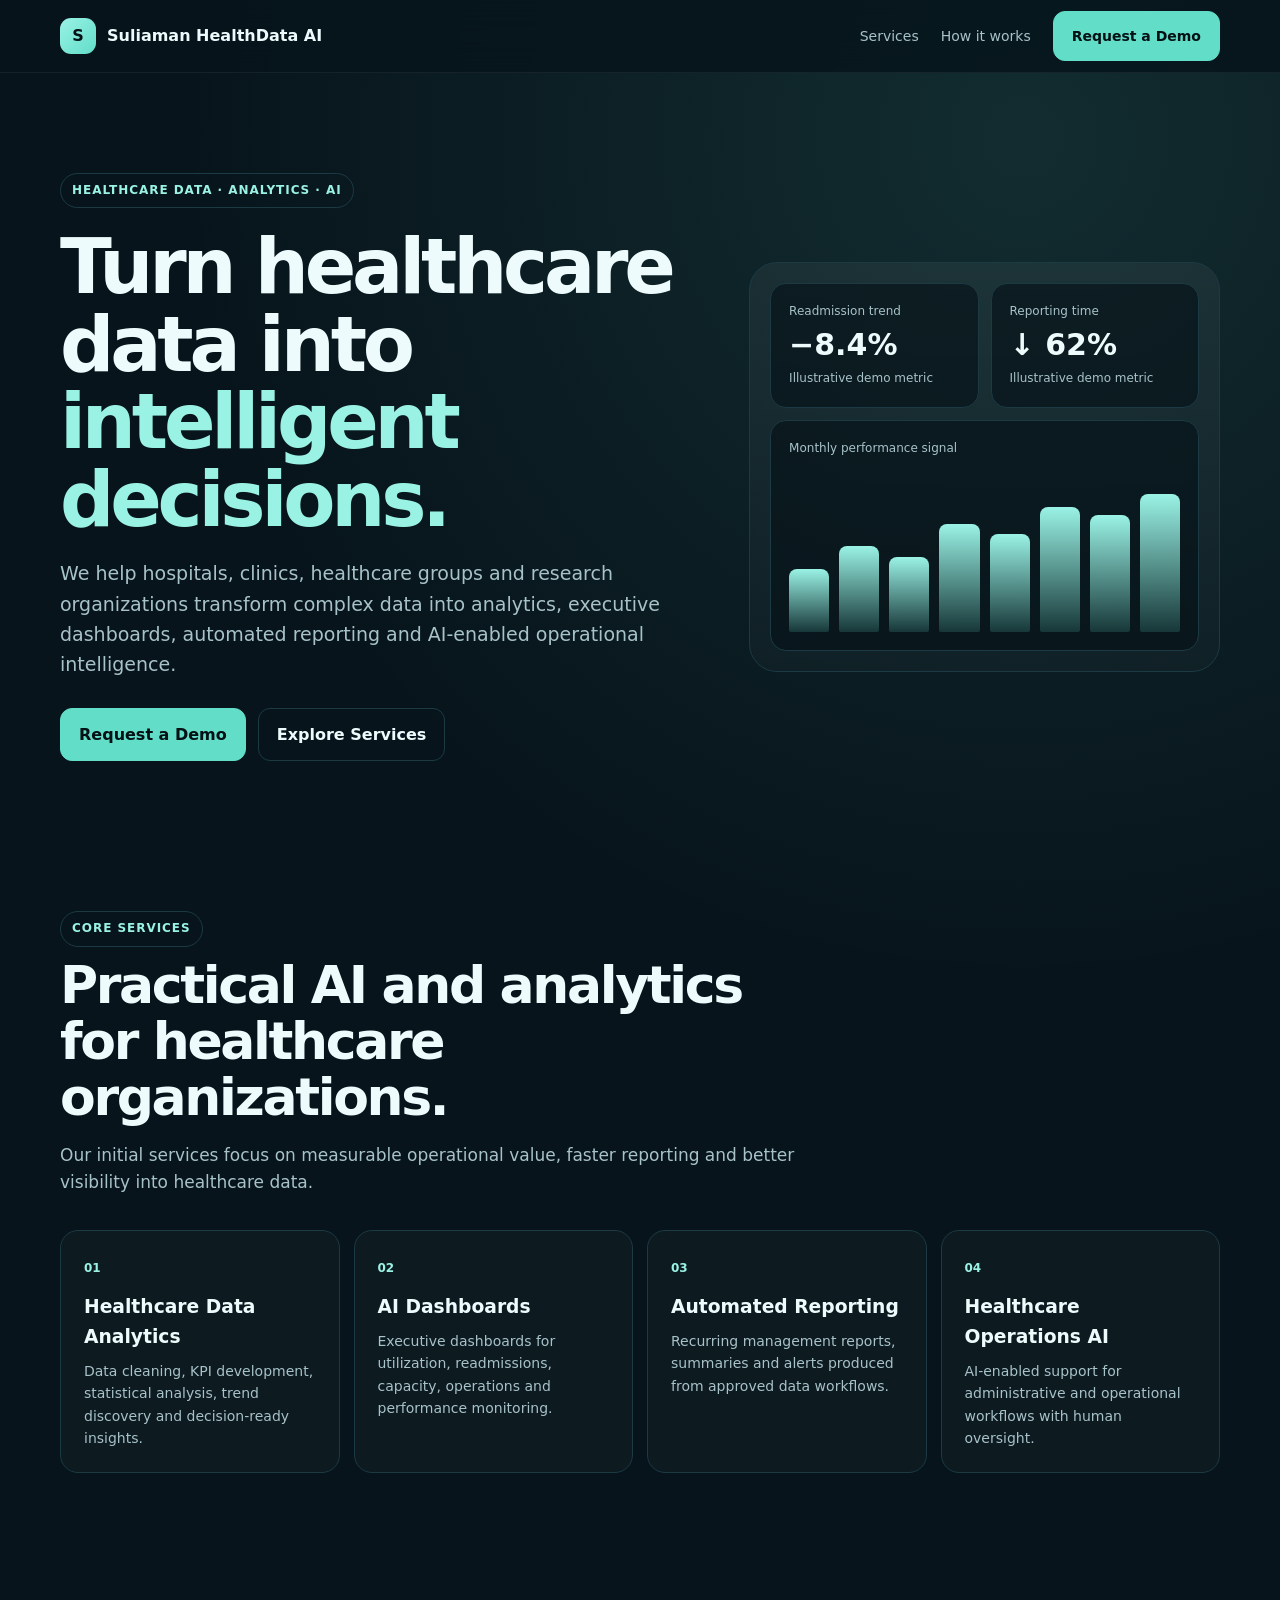
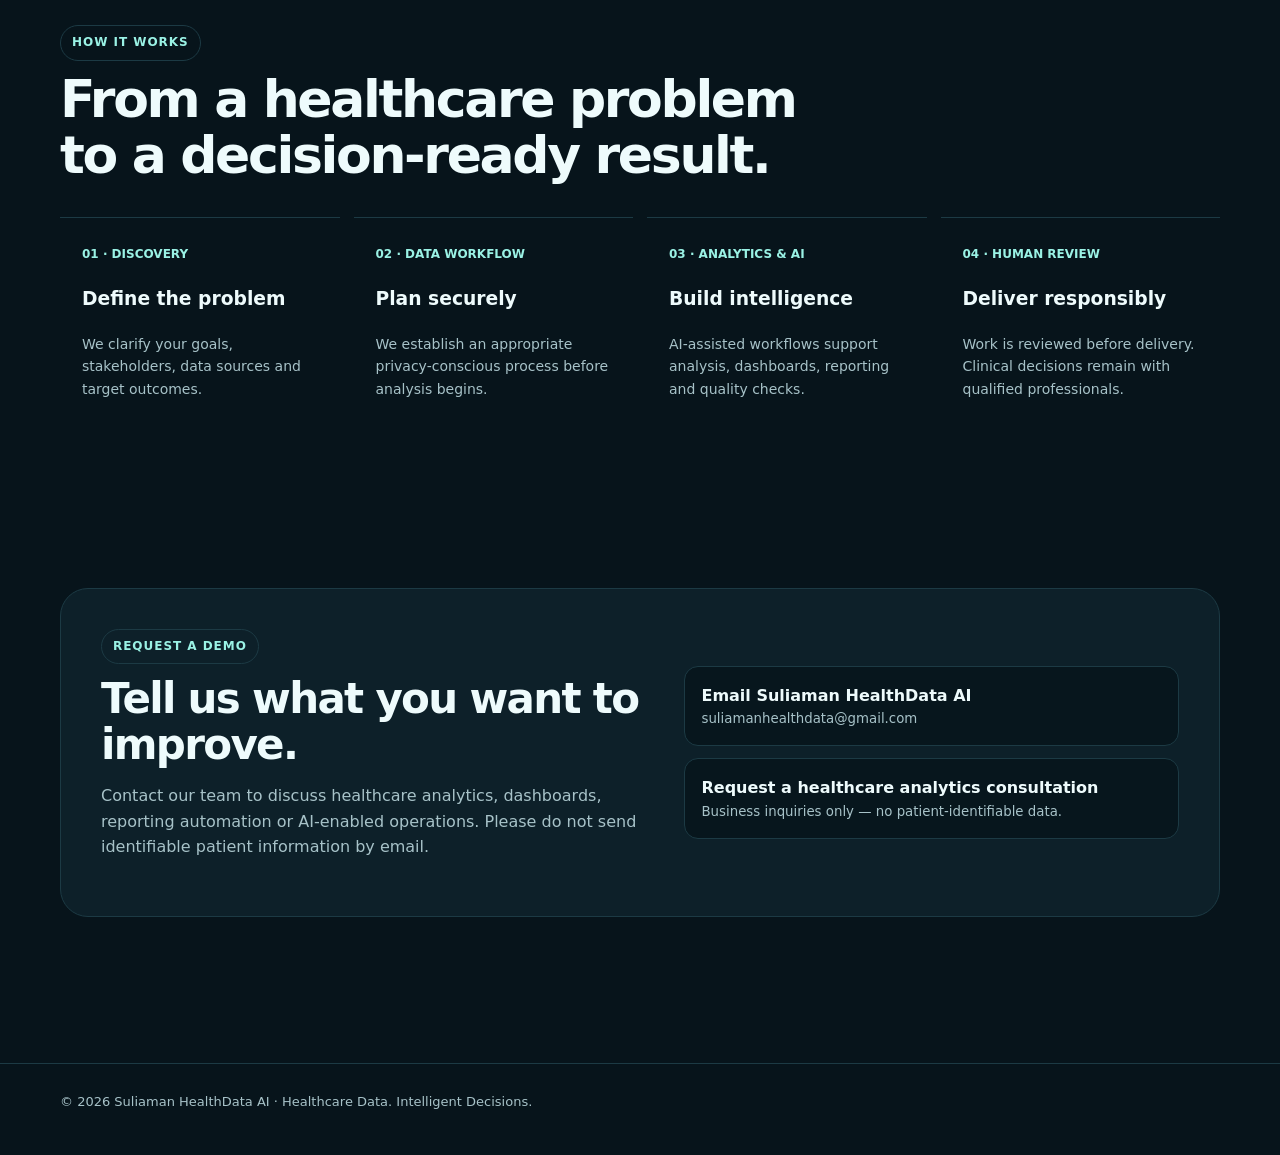
==== suliaman-healthdata-ai/index.html @ a0568a20 "Publish Suliaman HealthData AI website" ====
<!doctype html>
<html lang="en">
<head>
<meta charset="utf-8">
<meta name="viewport" content="width=device-width,initial-scale=1">
<meta name="description" content="Suliaman HealthData AI — healthcare analytics, AI dashboards, automated reporting and healthcare operations intelligence.">
<title>Suliaman HealthData AI</title>
<style>
:root{--bg:#07141b;--panel:#0d2029;--text:#eefbfc;--muted:#a7c2c8;--line:#1c3a44;--accent:#61ddc8;--accent2:#9af2e5;--max:1160px}*{box-sizing:border-box}html{scroll-behavior:smooth}body{margin:0;font-family:Inter,system-ui,-apple-system,Segoe UI,Roboto,sans-serif;background:radial-gradient(circle at 80% 5%,rgba(97,221,200,.12),transparent 30%),var(--bg);color:var(--text);line-height:1.6}a{color:inherit;text-decoration:none}.container{width:min(var(--max),calc(100% - 36px));margin:auto}nav{position:sticky;top:0;z-index:10;background:rgba(7,20,27,.82);backdrop-filter:blur(16px);border-bottom:1px solid rgba(255,255,255,.06)}.nav{height:72px;display:flex;align-items:center;justify-content:space-between;gap:20px}.brand{display:flex;gap:11px;align-items:center;font-weight:800}.mark{width:36px;height:36px;border-radius:11px;display:grid;place-items:center;background:linear-gradient(135deg,var(--accent2),var(--accent));color:#031014;font-weight:900}.links{display:flex;gap:22px;align-items:center;color:var(--muted);font-size:14px}.btn{display:inline-flex;align-items:center;justify-content:center;padding:13px 18px;border-radius:12px;background:var(--accent);color:#031014;font-weight:800;border:1px solid var(--accent)}.btn.alt{background:transparent;color:var(--text);border-color:var(--line)}.hero{padding:100px 0 74px}.hero-grid{display:grid;grid-template-columns:1.15fr .85fr;gap:52px;align-items:center}.eyebrow{display:inline-block;padding:7px 11px;border:1px solid var(--line);border-radius:999px;color:var(--accent2);font-size:12px;font-weight:800;letter-spacing:.08em;text-transform:uppercase}h1{font-size:clamp(44px,7vw,76px);line-height:1.02;letter-spacing:-.055em;margin:20px 0}h1 span{color:var(--accent2)}.lead{font-size:19px;color:var(--muted);max-width:700px}.actions{display:flex;gap:12px;flex-wrap:wrap;margin-top:28px}.visual{min-height:410px;padding:20px;border:1px solid var(--line);border-radius:28px;background:linear-gradient(180deg,rgba(255,255,255,.05),rgba(255,255,255,.02))}.metrics{display:grid;grid-template-columns:1fr 1fr;gap:12px}.card{padding:18px;border:1px solid var(--line);border-radius:16px;background:rgba(6,18,24,.65)}.label{font-size:12px;color:var(--muted)}.metric{font-size:30px;font-weight:850}.chart{grid-column:1/-1;min-height:220px}.bars{height:150px;display:flex;align-items:flex-end;gap:10px;margin-top:24px}.bars i{display:block;flex:1;border-radius:8px 8px 2px 2px;background:linear-gradient(180deg,var(--accent2),rgba(97,221,200,.16))}.section{padding:76px 0}.head{max-width:750px;margin-bottom:34px}.head h2{font-size:clamp(34px,5vw,52px);line-height:1.08;letter-spacing:-.045em;margin:10px 0}.head p{color:var(--muted);font-size:17px}.grid4{display:grid;grid-template-columns:repeat(4,1fr);gap:14px}.service{padding:23px;border:1px solid var(--line);border-radius:18px;background:rgba(255,255,255,.025)}.service b{color:var(--accent2);font-size:12px}.service h3{margin:12px 0 8px}.service p{margin:0;color:var(--muted);font-size:14px}.process{display:grid;grid-template-columns:repeat(4,1fr);gap:14px}.step{padding:22px;border-top:1px solid var(--line)}.step strong{color:var(--accent2);font-size:12px}.step p{color:var(--muted);font-size:14px}.cta{display:grid;grid-template-columns:1fr .9fr;gap:34px;padding:40px;border:1px solid var(--line);border-radius:28px;background:var(--panel)}.cta h2{font-size:42px;letter-spacing:-.04em;line-height:1.08;margin:12px 0}.cta p{color:var(--muted)}.contact{display:flex;flex-direction:column;gap:12px;justify-content:center}.contact a{padding:16px;border:1px solid var(--line);border-radius:14px;background:#07161d}.contact small{display:block;color:var(--muted)}footer{margin-top:70px;border-top:1px solid var(--line);padding:28px 0 42px;color:var(--muted);font-size:13px}@media(max-width:900px){.hero-grid,.cta{grid-template-columns:1fr}.grid4,.process{grid-template-columns:1fr 1fr}.links a:not(.btn){display:none}}@media(max-width:560px){.grid4,.process{grid-template-columns:1fr}.hero{padding-top:72px}.cta{padding:25px}.brand span:last-child{font-size:14px}}
</style>
</head>
<body>
<nav><div class="container nav"><a class="brand" href="#"><span class="mark">S</span><span>Suliaman HealthData AI</span></a><div class="links"><a href="#services">Services</a><a href="#how">How it works</a><a href="#contact" class="btn">Request a Demo</a></div></div></nav>
<main>
<section class="hero"><div class="container hero-grid"><div><span class="eyebrow">Healthcare Data · Analytics · AI</span><h1>Turn healthcare data into <span>intelligent decisions.</span></h1><p class="lead">We help hospitals, clinics, healthcare groups and research organizations transform complex data into analytics, executive dashboards, automated reporting and AI-enabled operational intelligence.</p><div class="actions"><a class="btn" href="#contact">Request a Demo</a><a class="btn alt" href="#services">Explore Services</a></div></div><div class="visual"><div class="metrics"><div class="card"><div class="label">Readmission trend</div><div class="metric">−8.4%</div><div class="label">Illustrative demo metric</div></div><div class="card"><div class="label">Reporting time</div><div class="metric">↓ 62%</div><div class="label">Illustrative demo metric</div></div><div class="card chart"><div class="label">Monthly performance signal</div><div class="bars"><i style="height:42%"></i><i style="height:57%"></i><i style="height:50%"></i><i style="height:72%"></i><i style="height:65%"></i><i style="height:83%"></i><i style="height:78%"></i><i style="height:92%"></i></div></div></div></div></div></section>
<section id="services" class="section"><div class="container"><div class="head"><span class="eyebrow">Core Services</span><h2>Practical AI and analytics for healthcare organizations.</h2><p>Our initial services focus on measurable operational value, faster reporting and better visibility into healthcare data.</p></div><div class="grid4"><article class="service"><b>01</b><h3>Healthcare Data Analytics</h3><p>Data cleaning, KPI development, statistical analysis, trend discovery and decision-ready insights.</p></article><article class="service"><b>02</b><h3>AI Dashboards</h3><p>Executive dashboards for utilization, readmissions, capacity, operations and performance monitoring.</p></article><article class="service"><b>03</b><h3>Automated Reporting</h3><p>Recurring management reports, summaries and alerts produced from approved data workflows.</p></article><article class="service"><b>04</b><h3>Healthcare Operations AI</h3><p>AI-enabled support for administrative and operational workflows with human oversight.</p></article></div></div></section>
<section id="how" class="section"><div class="container"><div class="head"><span class="eyebrow">How It Works</span><h2>From a healthcare problem to a decision-ready result.</h2></div><div class="process"><div class="step"><strong>01 · DISCOVERY</strong><h3>Define the problem</h3><p>We clarify your goals, stakeholders, data sources and target outcomes.</p></div><div class="step"><strong>02 · DATA WORKFLOW</strong><h3>Plan securely</h3><p>We establish an appropriate privacy-conscious process before analysis begins.</p></div><div class="step"><strong>03 · ANALYTICS & AI</strong><h3>Build intelligence</h3><p>AI-assisted workflows support analysis, dashboards, reporting and quality checks.</p></div><div class="step"><strong>04 · HUMAN REVIEW</strong><h3>Deliver responsibly</h3><p>Work is reviewed before delivery. Clinical decisions remain with qualified professionals.</p></div></div></div></section>
<section id="contact" class="section"><div class="container cta"><div><span class="eyebrow">Request a Demo</span><h2>Tell us what you want to improve.</h2><p>Contact our team to discuss healthcare analytics, dashboards, reporting automation or AI-enabled operations. Please do not send identifiable patient information by email.</p></div><div class="contact"><a href="mailto:suliamanhealthdata@gmail.com?subject=Demo%20Request%20-%20Suliaman%20HealthData%20AI"><strong>Email Suliaman HealthData AI</strong><small>suliamanhealthdata@gmail.com</small></a><a href="mailto:suliamanhealthdata@gmail.com?subject=Healthcare%20Analytics%20Consultation"><strong>Request a healthcare analytics consultation</strong><small>Business inquiries only — no patient-identifiable data.</small></a></div></div></section>
</main>
<footer><div class="container">© 2026 Suliaman HealthData AI · Healthcare Data. Intelligent Decisions.</div></footer>
</body>
</html>
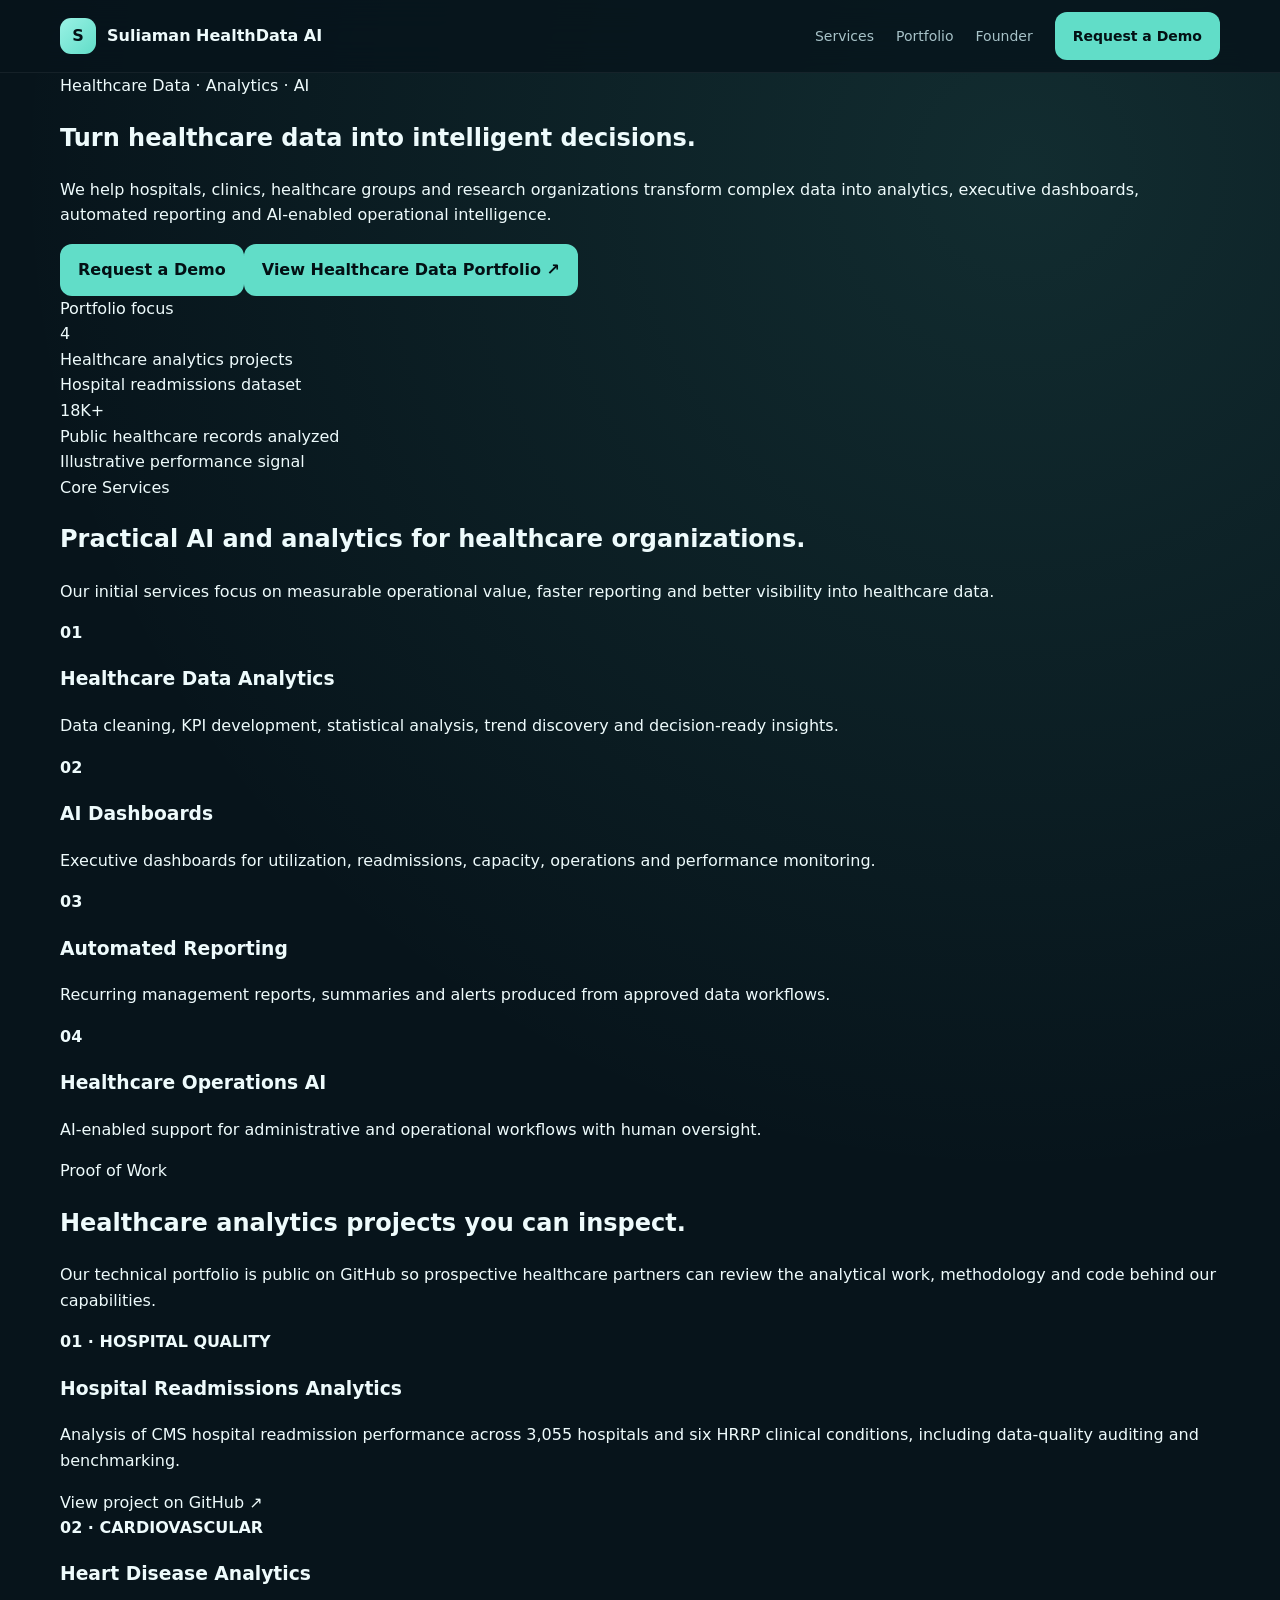
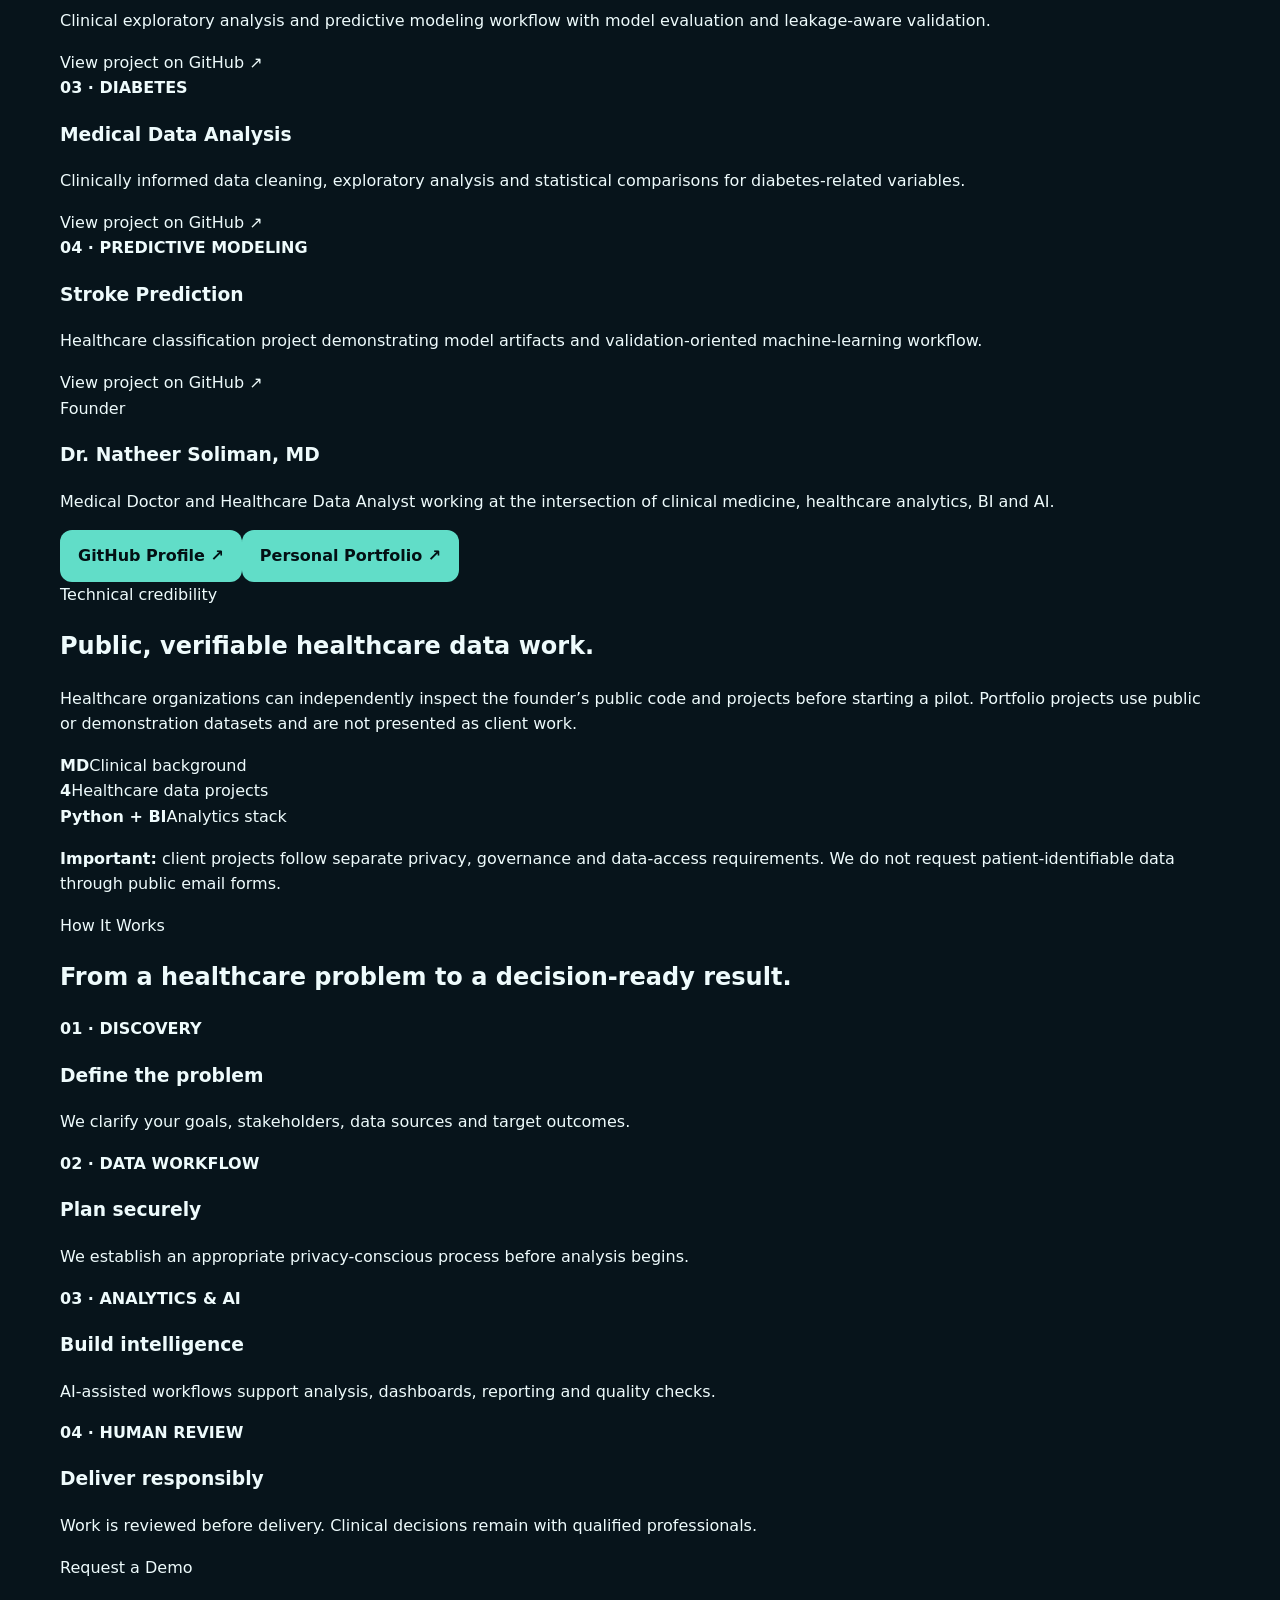
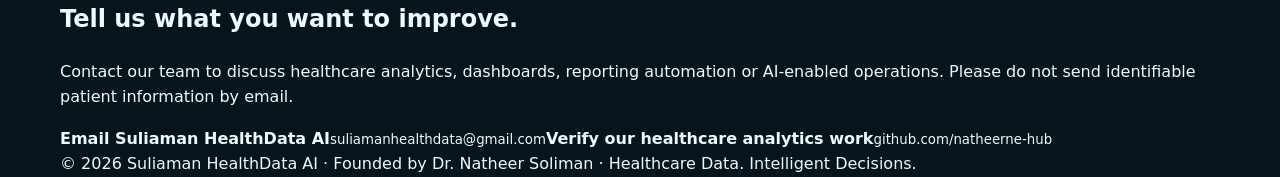
==== commit 4fec6218: "Link company site to founder GitHub healthcare portfolio" ====
--- a/suliaman-healthdata-ai/index.html
+++ b/suliaman-healthdata-ai/index.html
@@ -6,17 +6,19 @@
 <meta name="description" content="Suliaman HealthData AI — healthcare analytics, AI dashboards, automated reporting and healthcare operations intelligence.">
 <title>Suliaman HealthData AI</title>
 <style>
-:root{--bg:#07141b;--panel:#0d2029;--text:#eefbfc;--muted:#a7c2c8;--line:#1c3a44;--accent:#61ddc8;--accent2:#9af2e5;--max:1160px}*{box-sizing:border-box}html{scroll-behavior:smooth}body{margin:0;font-family:Inter,system-ui,-apple-system,Segoe UI,Roboto,sans-serif;background:radial-gradient(circle at 80% 5%,rgba(97,221,200,.12),transparent 30%),var(--bg);color:var(--text);line-height:1.6}a{color:inherit;text-decoration:none}.container{width:min(var(--max),calc(100% - 36px));margin:auto}nav{position:sticky;top:0;z-index:10;background:rgba(7,20,27,.82);backdrop-filter:blur(16px);border-bottom:1px solid rgba(255,255,255,.06)}.nav{height:72px;display:flex;align-items:center;justify-content:space-between;gap:20px}.brand{display:flex;gap:11px;align-items:center;font-weight:800}.mark{width:36px;height:36px;border-radius:11px;display:grid;place-items:center;background:linear-gradient(135deg,var(--accent2),var(--accent));color:#031014;font-weight:900}.links{display:flex;gap:22px;align-items:center;color:var(--muted);font-size:14px}.btn{display:inline-flex;align-items:center;justify-content:center;padding:13px 18px;border-radius:12px;background:var(--accent);color:#031014;font-weight:800;border:1px solid var(--accent)}.btn.alt{background:transparent;color:var(--text);border-color:var(--line)}.hero{padding:100px 0 74px}.hero-grid{display:grid;grid-template-columns:1.15fr .85fr;gap:52px;align-items:center}.eyebrow{display:inline-block;padding:7px 11px;border:1px solid var(--line);border-radius:999px;color:var(--accent2);font-size:12px;font-weight:800;letter-spacing:.08em;text-transform:uppercase}h1{font-size:clamp(44px,7vw,76px);line-height:1.02;letter-spacing:-.055em;margin:20px 0}h1 span{color:var(--accent2)}.lead{font-size:19px;color:var(--muted);max-width:700px}.actions{display:flex;gap:12px;flex-wrap:wrap;margin-top:28px}.visual{min-height:410px;padding:20px;border:1px solid var(--line);border-radius:28px;background:linear-gradient(180deg,rgba(255,255,255,.05),rgba(255,255,255,.02))}.metrics{display:grid;grid-template-columns:1fr 1fr;gap:12px}.card{padding:18px;border:1px solid var(--line);border-radius:16px;background:rgba(6,18,24,.65)}.label{font-size:12px;color:var(--muted)}.metric{font-size:30px;font-weight:850}.chart{grid-column:1/-1;min-height:220px}.bars{height:150px;display:flex;align-items:flex-end;gap:10px;margin-top:24px}.bars i{display:block;flex:1;border-radius:8px 8px 2px 2px;background:linear-gradient(180deg,var(--accent2),rgba(97,221,200,.16))}.section{padding:76px 0}.head{max-width:750px;margin-bottom:34px}.head h2{font-size:clamp(34px,5vw,52px);line-height:1.08;letter-spacing:-.045em;margin:10px 0}.head p{color:var(--muted);font-size:17px}.grid4{display:grid;grid-template-columns:repeat(4,1fr);gap:14px}.service{padding:23px;border:1px solid var(--line);border-radius:18px;background:rgba(255,255,255,.025)}.service b{color:var(--accent2);font-size:12px}.service h3{margin:12px 0 8px}.service p{margin:0;color:var(--muted);font-size:14px}.process{display:grid;grid-template-columns:repeat(4,1fr);gap:14px}.step{padding:22px;border-top:1px solid var(--line)}.step strong{color:var(--accent2);font-size:12px}.step p{color:var(--muted);font-size:14px}.cta{display:grid;grid-template-columns:1fr .9fr;gap:34px;padding:40px;border:1px solid var(--line);border-radius:28px;background:var(--panel)}.cta h2{font-size:42px;letter-spacing:-.04em;line-height:1.08;margin:12px 0}.cta p{color:var(--muted)}.contact{display:flex;flex-direction:column;gap:12px;justify-content:center}.contact a{padding:16px;border:1px solid var(--line);border-radius:14px;background:#07161d}.contact small{display:block;color:var(--muted)}footer{margin-top:70px;border-top:1px solid var(--line);padding:28px 0 42px;color:var(--muted);font-size:13px}@media(max-width:900px){.hero-grid,.cta{grid-template-columns:1fr}.grid4,.process{grid-template-columns:1fr 1fr}.links a:not(.btn){display:none}}@media(max-width:560px){.grid4,.process{grid-template-columns:1fr}.hero{padding-top:72px}.cta{padding:25px}.brand span:last-child{font-size:14px}}
+:root{--bg:#07141b;--panel:#0d2029;--text:#eefbfc;--muted:#a7c2c8;--line:#1c3a44;--accent:#61ddc8;--accent2:#9af2e5;--max:1160px}*{box-sizing:border-box}html{scroll-behavior:smooth}body{margin:0;font-family:Inter,system-ui,-apple-system,Segoe UI,Roboto,sans-serif;background:radial-gradient(circle at 80% 5%,rgba(97,221,200,.12),transparent 30%),var(--bg);color:var(--text);line-height:1.6}a{color:inherit;text-decoration:none}.container{width:min(var(--max),calc(100% - 36px));margin:auto}nav{position:sticky;top:0;z-index:10;background:rgba(7,20,27,.82);backdrop-filter:blur(16px);border-bottom:1px solid rgba(255,255,255,.06)}.nav{height:72px;display:flex;align-items:center;justify-content:space-between;gap:20px}.brand{display:flex;gap:11px;align-items:center;font-weight:800}.mark{width:36px;height:36px;border-radius:11px;display:grid;place-items:center;background:linear-gradient(135deg,var(--accent2),var(--accent));color:#031014;font-weight:900}.links{display:flex;gap:22px;align-items:center;color:var(--muted);font-size:14px}.btn{display:inline-flex;align-items:center;justify-content:center;padding:13px 18px;border-radius:12px;background:var(--accent);color:#031014;font-weight:800;border:1px solid var(--accent}.btn.alt{background:transparent;color:var(--text);border-color:var(--line)}.hero{padding:100px 0 74px}.hero-grid{display:grid;grid-template-columns:1.15fr .85fr;gap:52px;align-items:center}.eyebrow{display:inline-block;padding:7px 11px;border:1px solid var(--line);border-radius:999px;color:var(--accent2);font-size:12px;font-weight:800;letter-spacing:.08em;text-transform:uppercase}h1{font-size:clamp(44px,7vw,76px);line-height:1.02;letter-spacing:-.055em;margin:20px 0}h1 span{color:var(--accent2)}.lead{font-size:19px;color:var(--muted);max-width:700px}.actions{display:flex;gap:12px;flex-wrap:wrap;margin-top:28px}.visual{min-height:410px;padding:20px;border:1px solid var(--line);border-radius:28px;background:linear-gradient(180deg,rgba(255,255,255,.05),rgba(255,255,255,.02))}.metrics{display:grid;grid-template-columns:1fr 1fr;gap:12px}.card{padding:18px;border:1px solid var(--line);border-radius:16px;background:rgba(6,18,24,.65)}.label{font-size:12px;color:var(--muted)}.metric{font-size:30px;font-weight:850}.chart{grid-column:1/-1;min-height:220px}.bars{height:150px;display:flex;align-items:flex-end;gap:10px;margin-top:24px}.bars i{display:block;flex:1;border-radius:8px 8px 2px 2px;background:linear-gradient(180deg,var(--accent2),rgba(97,221,200,.16))}.section{padding:76px 0}.head{max-width:780px;margin-bottom:34px}.head h2{font-size:clamp(34px,5vw,52px);line-height:1.08;letter-spacing:-.045em;margin:10px 0}.head p{color:var(--muted);font-size:17px}.grid4{display:grid;grid-template-columns:repeat(4,1fr);gap:14px}.service,.project{padding:23px;border:1px solid var(--line);border-radius:18px;background:rgba(255,255,255,.025)}.service b,.project b{color:var(--accent2);font-size:12px}.service h3,.project h3{margin:12px 0 8px}.service p,.project p{margin:0;color:var(--muted);font-size:14px}.project a{display:inline-block;margin-top:16px;color:var(--accent2);font-weight:800;font-size:14px}.process{display:grid;grid-template-columns:repeat(4,1fr);gap:14px}.step{padding:22px;border-top:1px solid var(--line)}.step strong{color:var(--accent2);font-size:12px}.step p{color:var(--muted);font-size:14px}.founder{display:grid;grid-template-columns:.8fr 1.2fr;gap:28px;align-items:stretch}.founder-card,.proof-card{border:1px solid var(--line);border-radius:22px;padding:28px;background:var(--panel)}.founder-card h3{font-size:30px;margin:10px 0}.founder-card p,.proof-card p{color:var(--muted)}.proof-stats{display:grid;grid-template-columns:repeat(3,1fr);gap:12px;margin:20px 0}.proof-stats div{padding:17px;border:1px solid var(--line);border-radius:14px;background:#07161d}.proof-stats strong{display:block;font-size:24px}.proof-stats span{font-size:12px;color:var(--muted)}.cta{display:grid;grid-template-columns:1fr .9fr;gap:34px;padding:40px;border:1px solid var(--line);border-radius:28px;background:var(--panel)}.cta h2{font-size:42px;letter-spacing:-.04em;line-height:1.08;margin:12px 0}.cta p{color:var(--muted)}.contact{display:flex;flex-direction:column;gap:12px;justify-content:center}.contact a{padding:16px;border:1px solid var(--line);border-radius:14px;background:#07161d}.contact small{display:block;color:var(--muted)}footer{margin-top:70px;border-top:1px solid var(--line);padding:28px 0 42px;color:var(--muted);font-size:13px}@media(max-width:900px){.hero-grid,.cta,.founder{grid-template-columns:1fr}.grid4,.process{grid-template-columns:1fr 1fr}.links a:not(.btn){display:none}}@media(max-width:560px){.grid4,.process,.proof-stats{grid-template-columns:1fr}.hero{padding-top:72px}.cta{padding:25px}.brand span:last-child{font-size:14px}}
 </style>
 </head>
 <body>
-<nav><div class="container nav"><a class="brand" href="#"><span class="mark">S</span><span>Suliaman HealthData AI</span></a><div class="links"><a href="#services">Services</a><a href="#how">How it works</a><a href="#contact" class="btn">Request a Demo</a></div></div></nav>
+<nav><div class="container nav"><a class="brand" href="#"><span class="mark">S</span><span>Suliaman HealthData AI</span></a><div class="links"><a href="#services">Services</a><a href="#portfolio">Portfolio</a><a href="#founder">Founder</a><a href="#contact" class="btn">Request a Demo</a></div></div></nav>
 <main>
-<section class="hero"><div class="container hero-grid"><div><span class="eyebrow">Healthcare Data · Analytics · AI</span><h1>Turn healthcare data into <span>intelligent decisions.</span></h1><p class="lead">We help hospitals, clinics, healthcare groups and research organizations transform complex data into analytics, executive dashboards, automated reporting and AI-enabled operational intelligence.</p><div class="actions"><a class="btn" href="#contact">Request a Demo</a><a class="btn alt" href="#services">Explore Services</a></div></div><div class="visual"><div class="metrics"><div class="card"><div class="label">Readmission trend</div><div class="metric">−8.4%</div><div class="label">Illustrative demo metric</div></div><div class="card"><div class="label">Reporting time</div><div class="metric">↓ 62%</div><div class="label">Illustrative demo metric</div></div><div class="card chart"><div class="label">Monthly performance signal</div><div class="bars"><i style="height:42%"></i><i style="height:57%"></i><i style="height:50%"></i><i style="height:72%"></i><i style="height:65%"></i><i style="height:83%"></i><i style="height:78%"></i><i style="height:92%"></i></div></div></div></div></div></section>
+<section class="hero"><div class="container hero-grid"><div><span class="eyebrow">Healthcare Data · Analytics · AI</span><h1>Turn healthcare data into <span>intelligent decisions.</span></h1><p class="lead">We help hospitals, clinics, healthcare groups and research organizations transform complex data into analytics, executive dashboards, automated reporting and AI-enabled operational intelligence.</p><div class="actions"><a class="btn" href="#contact">Request a Demo</a><a class="btn alt" href="https://github.com/natheerne-hub" target="_blank" rel="noreferrer">View Healthcare Data Portfolio ↗</a></div></div><div class="visual"><div class="metrics"><div class="card"><div class="label">Portfolio focus</div><div class="metric">4</div><div class="label">Healthcare analytics projects</div></div><div class="card"><div class="label">Hospital readmissions dataset</div><div class="metric">18K+</div><div class="label">Public healthcare records analyzed</div></div><div class="card chart"><div class="label">Illustrative performance signal</div><div class="bars"><i style="height:42%"></i><i style="height:57%"></i><i style="height:50%"></i><i style="height:72%"></i><i style="height:65%"></i><i style="height:83%"></i><i style="height:78%"></i><i style="height:92%"></i></div></div></div></div></div></section>
 <section id="services" class="section"><div class="container"><div class="head"><span class="eyebrow">Core Services</span><h2>Practical AI and analytics for healthcare organizations.</h2><p>Our initial services focus on measurable operational value, faster reporting and better visibility into healthcare data.</p></div><div class="grid4"><article class="service"><b>01</b><h3>Healthcare Data Analytics</h3><p>Data cleaning, KPI development, statistical analysis, trend discovery and decision-ready insights.</p></article><article class="service"><b>02</b><h3>AI Dashboards</h3><p>Executive dashboards for utilization, readmissions, capacity, operations and performance monitoring.</p></article><article class="service"><b>03</b><h3>Automated Reporting</h3><p>Recurring management reports, summaries and alerts produced from approved data workflows.</p></article><article class="service"><b>04</b><h3>Healthcare Operations AI</h3><p>AI-enabled support for administrative and operational workflows with human oversight.</p></article></div></div></section>
+<section id="portfolio" class="section"><div class="container"><div class="head"><span class="eyebrow">Proof of Work</span><h2>Healthcare analytics projects you can inspect.</h2><p>Our technical portfolio is public on GitHub so prospective healthcare partners can review the analytical work, methodology and code behind our capabilities.</p></div><div class="grid4"><article class="project"><b>01 · HOSPITAL QUALITY</b><h3>Hospital Readmissions Analytics</h3><p>Analysis of CMS hospital readmission performance across 3,055 hospitals and six HRRP clinical conditions, including data-quality auditing and benchmarking.</p><a href="https://github.com/natheerne-hub/Hospital-Readmissions-Healthcare-Analytics" target="_blank" rel="noreferrer">View project on GitHub ↗</a></article><article class="project"><b>02 · CARDIOVASCULAR</b><h3>Heart Disease Analytics</h3><p>Clinical exploratory analysis and predictive modeling workflow with model evaluation and leakage-aware validation.</p><a href="https://github.com/natheerne-hub/Heart-Disease-Exploratory-Data-Analysis" target="_blank" rel="noreferrer">View project on GitHub ↗</a></article><article class="project"><b>03 · DIABETES</b><h3>Medical Data Analysis</h3><p>Clinically informed data cleaning, exploratory analysis and statistical comparisons for diabetes-related variables.</p><a href="https://github.com/natheerne-hub/medical-data-for-diabetes" target="_blank" rel="noreferrer">View project on GitHub ↗</a></article><article class="project"><b>04 · PREDICTIVE MODELING</b><h3>Stroke Prediction</h3><p>Healthcare classification project demonstrating model artifacts and validation-oriented machine-learning workflow.</p><a href="https://github.com/natheerne-hub/stroke-prediction-model" target="_blank" rel="noreferrer">View project on GitHub ↗</a></article></div></div></section>
+<section id="founder" class="section"><div class="container founder"><div class="founder-card"><span class="eyebrow">Founder</span><h3>Dr. Natheer Soliman, MD</h3><p>Medical Doctor and Healthcare Data Analyst working at the intersection of clinical medicine, healthcare analytics, BI and AI.</p><div class="actions"><a class="btn" href="https://github.com/natheerne-hub" target="_blank" rel="noreferrer">GitHub Profile ↗</a><a class="btn alt" href="https://natheerne-hub.github.io/natheersoliman.github.io/" target="_blank" rel="noreferrer">Personal Portfolio ↗</a></div></div><div class="proof-card"><span class="eyebrow">Technical credibility</span><h2>Public, verifiable healthcare data work.</h2><p>Healthcare organizations can independently inspect the founder’s public code and projects before starting a pilot. Portfolio projects use public or demonstration datasets and are not presented as client work.</p><div class="proof-stats"><div><strong>MD</strong><span>Clinical background</span></div><div><strong>4</strong><span>Healthcare data projects</span></div><div><strong>Python + BI</strong><span>Analytics stack</span></div></div><p><strong>Important:</strong> client projects follow separate privacy, governance and data-access requirements. We do not request patient-identifiable data through public email forms.</p></div></div></section>
 <section id="how" class="section"><div class="container"><div class="head"><span class="eyebrow">How It Works</span><h2>From a healthcare problem to a decision-ready result.</h2></div><div class="process"><div class="step"><strong>01 · DISCOVERY</strong><h3>Define the problem</h3><p>We clarify your goals, stakeholders, data sources and target outcomes.</p></div><div class="step"><strong>02 · DATA WORKFLOW</strong><h3>Plan securely</h3><p>We establish an appropriate privacy-conscious process before analysis begins.</p></div><div class="step"><strong>03 · ANALYTICS & AI</strong><h3>Build intelligence</h3><p>AI-assisted workflows support analysis, dashboards, reporting and quality checks.</p></div><div class="step"><strong>04 · HUMAN REVIEW</strong><h3>Deliver responsibly</h3><p>Work is reviewed before delivery. Clinical decisions remain with qualified professionals.</p></div></div></div></section>
-<section id="contact" class="section"><div class="container cta"><div><span class="eyebrow">Request a Demo</span><h2>Tell us what you want to improve.</h2><p>Contact our team to discuss healthcare analytics, dashboards, reporting automation or AI-enabled operations. Please do not send identifiable patient information by email.</p></div><div class="contact"><a href="mailto:suliamanhealthdata@gmail.com?subject=Demo%20Request%20-%20Suliaman%20HealthData%20AI"><strong>Email Suliaman HealthData AI</strong><small>suliamanhealthdata@gmail.com</small></a><a href="mailto:suliamanhealthdata@gmail.com?subject=Healthcare%20Analytics%20Consultation"><strong>Request a healthcare analytics consultation</strong><small>Business inquiries only — no patient-identifiable data.</small></a></div></div></section>
+<section id="contact" class="section"><div class="container cta"><div><span class="eyebrow">Request a Demo</span><h2>Tell us what you want to improve.</h2><p>Contact our team to discuss healthcare analytics, dashboards, reporting automation or AI-enabled operations. Please do not send identifiable patient information by email.</p></div><div class="contact"><a href="mailto:suliamanhealthdata@gmail.com?subject=Demo%20Request%20-%20Suliaman%20HealthData%20AI"><strong>Email Suliaman HealthData AI</strong><small>suliamanhealthdata@gmail.com</small></a><a href="https://github.com/natheerne-hub" target="_blank" rel="noreferrer"><strong>Verify our healthcare analytics work</strong><small>github.com/natheerne-hub</small></a></div></div></section>
 </main>
-<footer><div class="container">© 2026 Suliaman HealthData AI · Healthcare Data. Intelligent Decisions.</div></footer>
+<footer><div class="container">© 2026 Suliaman HealthData AI · Founded by Dr. Natheer Soliman · Healthcare Data. Intelligent Decisions.</div></footer>
 </body>
 </html>
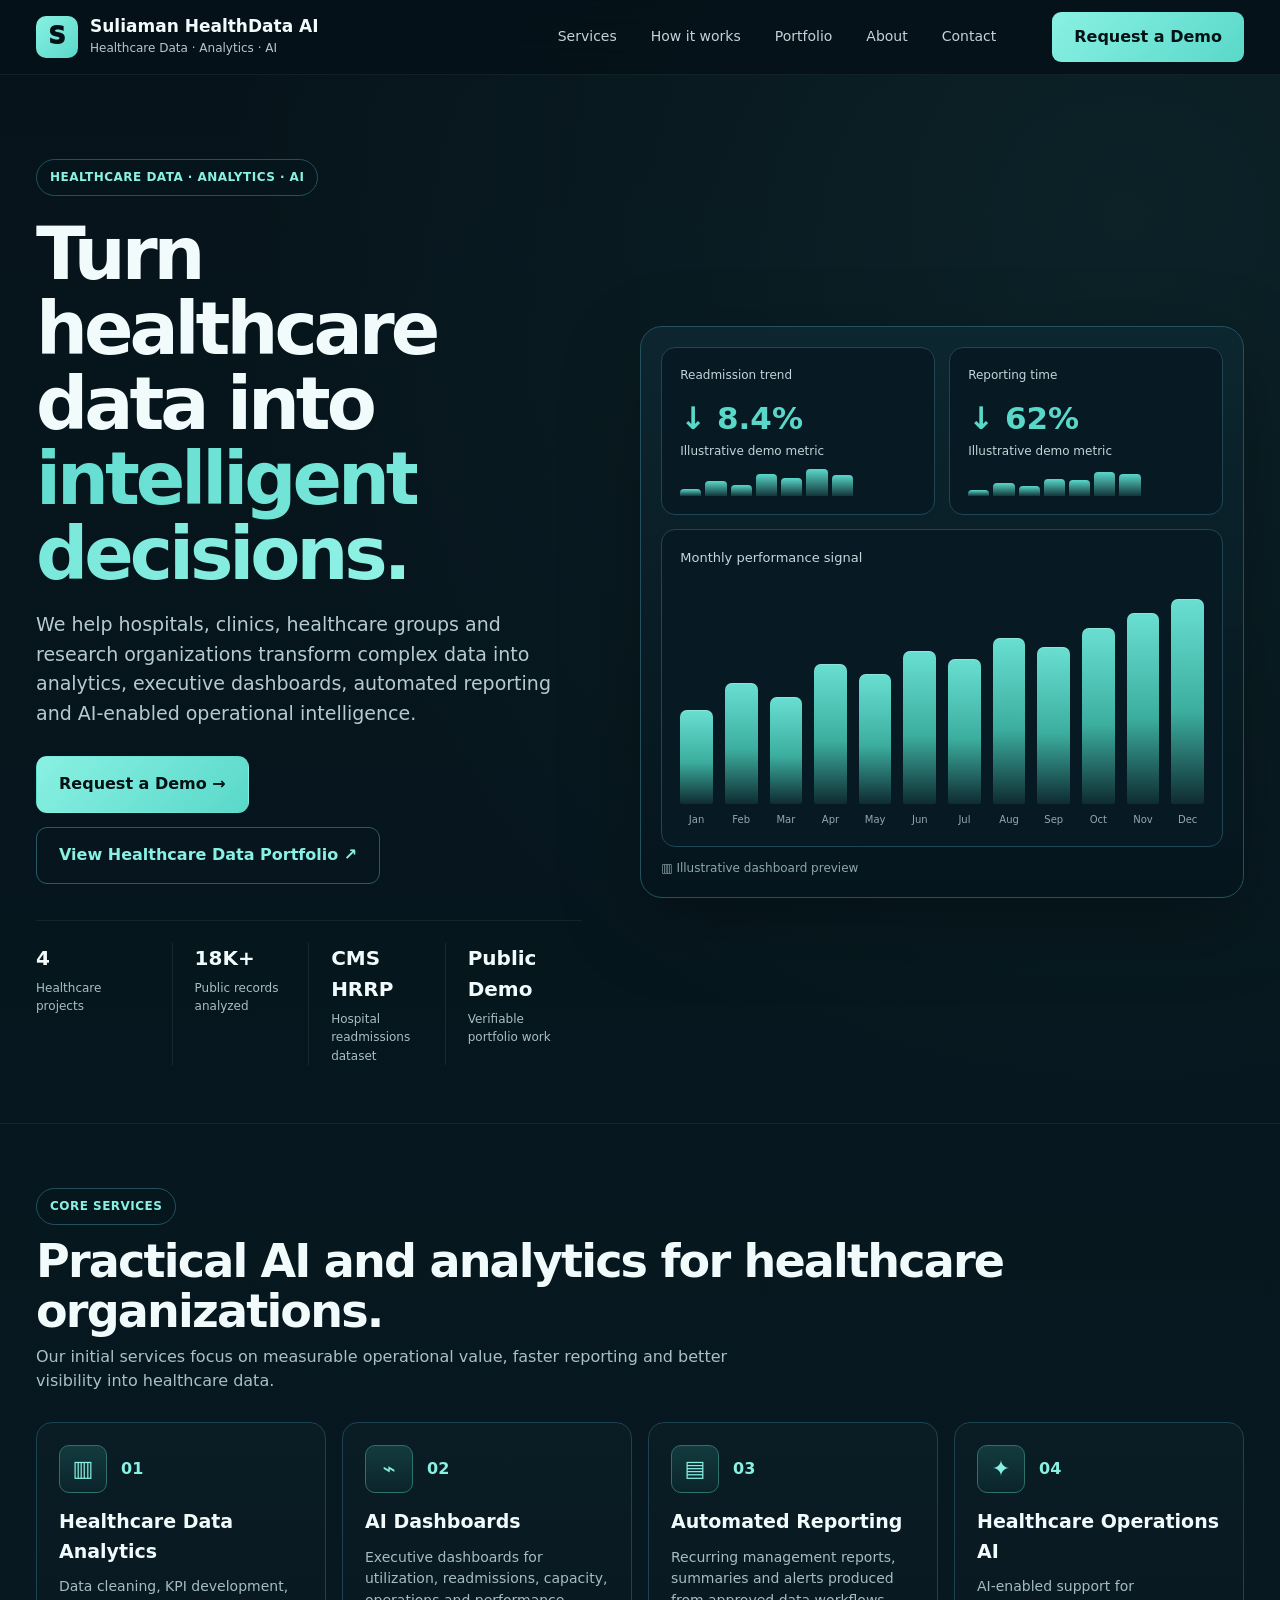
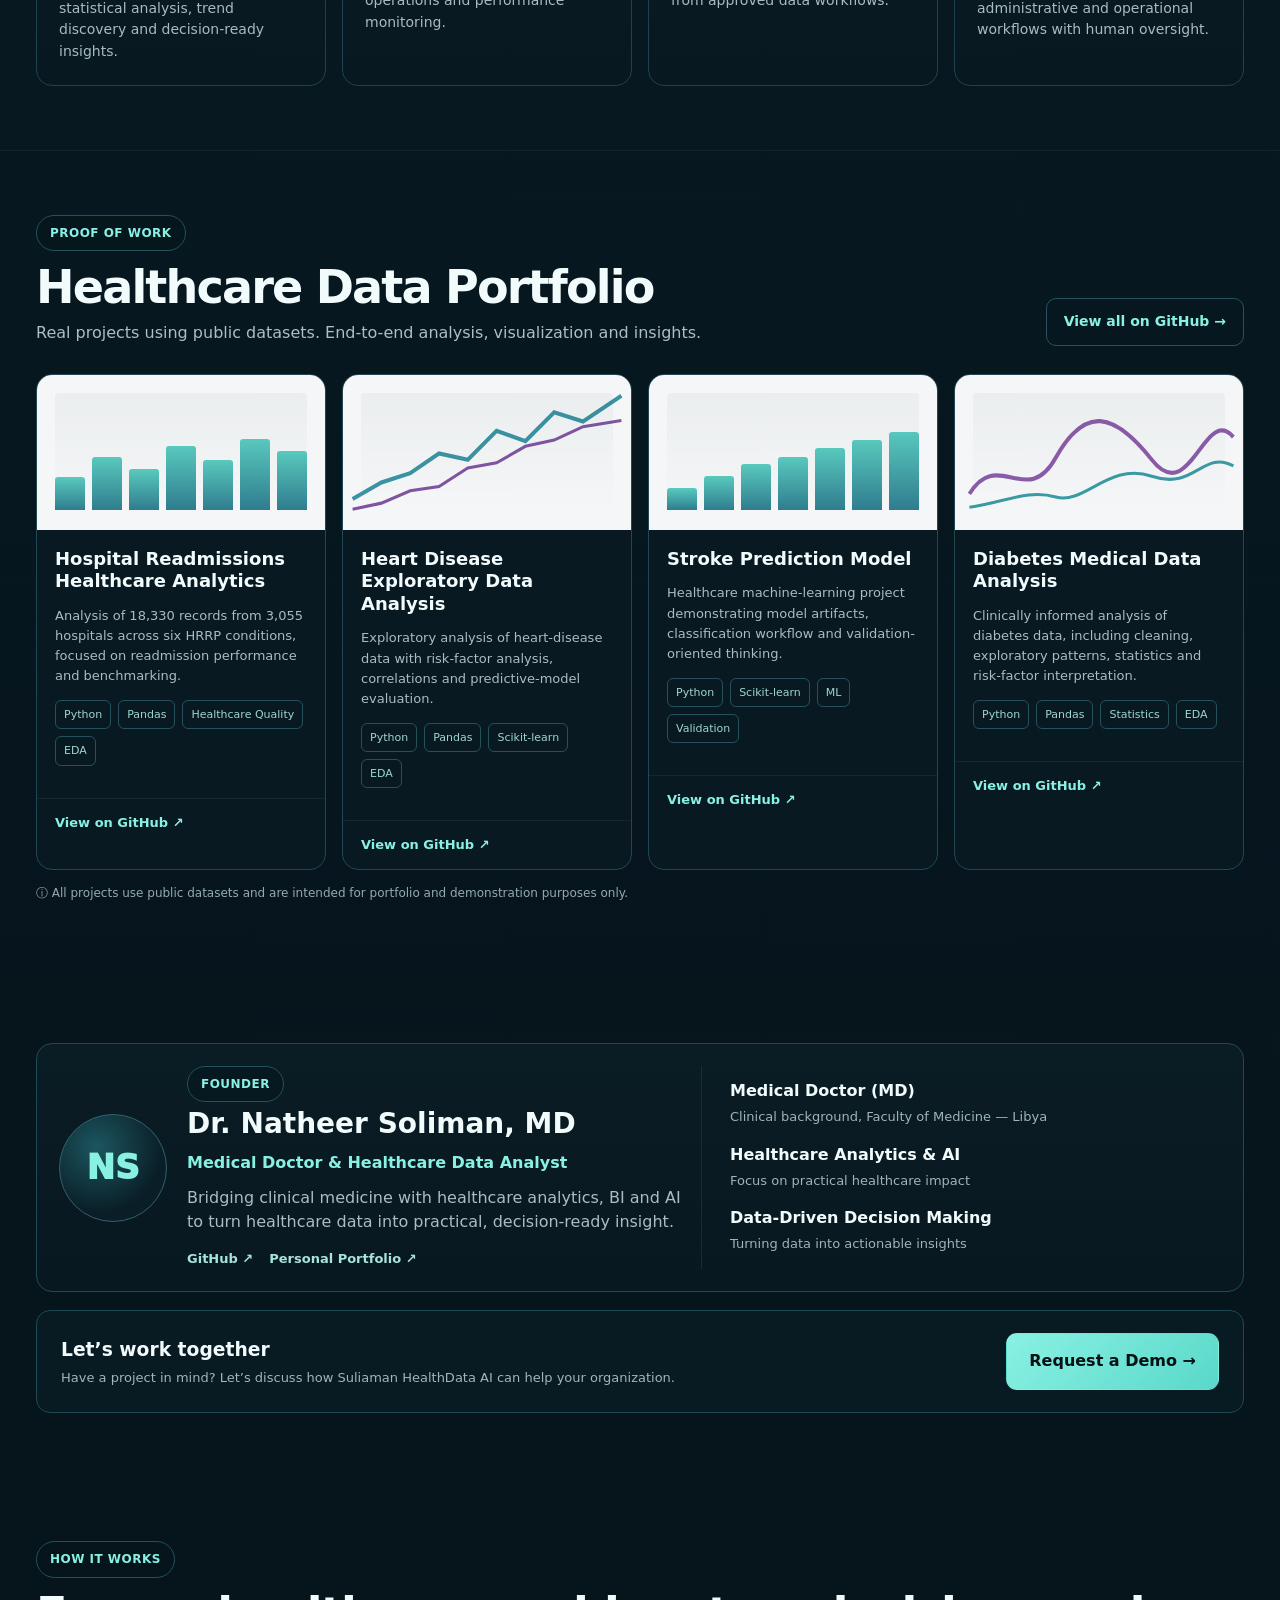
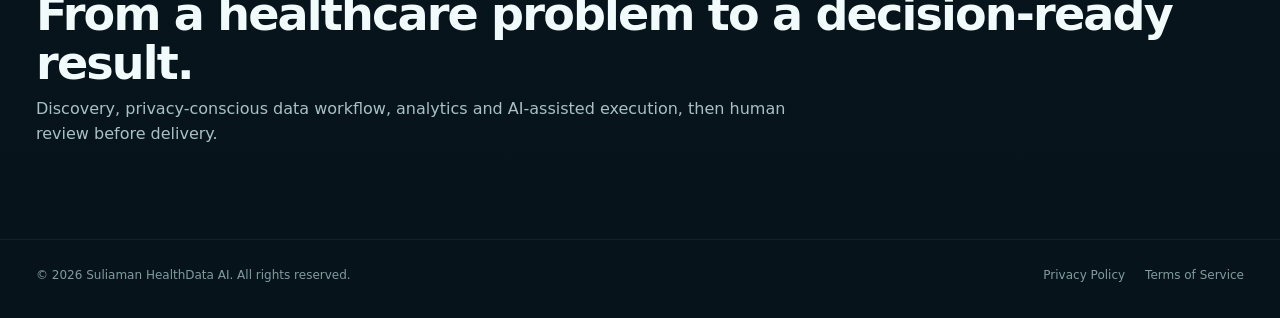
==== commit cb80e1fa: "Redesign Suliaman HealthData AI website to match approved layout" ====
--- a/suliaman-healthdata-ai/index.html
+++ b/suliaman-healthdata-ai/index.html
@@ -3,22 +3,30 @@
 <head>
 <meta charset="utf-8">
 <meta name="viewport" content="width=device-width,initial-scale=1">
-<meta name="description" content="Suliaman HealthData AI — healthcare analytics, AI dashboards, automated reporting and healthcare operations intelligence.">
+<meta name="description" content="Suliaman HealthData AI — healthcare analytics, dashboards, automated reporting and healthcare operations intelligence.">
 <title>Suliaman HealthData AI</title>
 <style>
-:root{--bg:#07141b;--panel:#0d2029;--text:#eefbfc;--muted:#a7c2c8;--line:#1c3a44;--accent:#61ddc8;--accent2:#9af2e5;--max:1160px}*{box-sizing:border-box}html{scroll-behavior:smooth}body{margin:0;font-family:Inter,system-ui,-apple-system,Segoe UI,Roboto,sans-serif;background:radial-gradient(circle at 80% 5%,rgba(97,221,200,.12),transparent 30%),var(--bg);color:var(--text);line-height:1.6}a{color:inherit;text-decoration:none}.container{width:min(var(--max),calc(100% - 36px));margin:auto}nav{position:sticky;top:0;z-index:10;background:rgba(7,20,27,.82);backdrop-filter:blur(16px);border-bottom:1px solid rgba(255,255,255,.06)}.nav{height:72px;display:flex;align-items:center;justify-content:space-between;gap:20px}.brand{display:flex;gap:11px;align-items:center;font-weight:800}.mark{width:36px;height:36px;border-radius:11px;display:grid;place-items:center;background:linear-gradient(135deg,var(--accent2),var(--accent));color:#031014;font-weight:900}.links{display:flex;gap:22px;align-items:center;color:var(--muted);font-size:14px}.btn{display:inline-flex;align-items:center;justify-content:center;padding:13px 18px;border-radius:12px;background:var(--accent);color:#031014;font-weight:800;border:1px solid var(--accent}.btn.alt{background:transparent;color:var(--text);border-color:var(--line)}.hero{padding:100px 0 74px}.hero-grid{display:grid;grid-template-columns:1.15fr .85fr;gap:52px;align-items:center}.eyebrow{display:inline-block;padding:7px 11px;border:1px solid var(--line);border-radius:999px;color:var(--accent2);font-size:12px;font-weight:800;letter-spacing:.08em;text-transform:uppercase}h1{font-size:clamp(44px,7vw,76px);line-height:1.02;letter-spacing:-.055em;margin:20px 0}h1 span{color:var(--accent2)}.lead{font-size:19px;color:var(--muted);max-width:700px}.actions{display:flex;gap:12px;flex-wrap:wrap;margin-top:28px}.visual{min-height:410px;padding:20px;border:1px solid var(--line);border-radius:28px;background:linear-gradient(180deg,rgba(255,255,255,.05),rgba(255,255,255,.02))}.metrics{display:grid;grid-template-columns:1fr 1fr;gap:12px}.card{padding:18px;border:1px solid var(--line);border-radius:16px;background:rgba(6,18,24,.65)}.label{font-size:12px;color:var(--muted)}.metric{font-size:30px;font-weight:850}.chart{grid-column:1/-1;min-height:220px}.bars{height:150px;display:flex;align-items:flex-end;gap:10px;margin-top:24px}.bars i{display:block;flex:1;border-radius:8px 8px 2px 2px;background:linear-gradient(180deg,var(--accent2),rgba(97,221,200,.16))}.section{padding:76px 0}.head{max-width:780px;margin-bottom:34px}.head h2{font-size:clamp(34px,5vw,52px);line-height:1.08;letter-spacing:-.045em;margin:10px 0}.head p{color:var(--muted);font-size:17px}.grid4{display:grid;grid-template-columns:repeat(4,1fr);gap:14px}.service,.project{padding:23px;border:1px solid var(--line);border-radius:18px;background:rgba(255,255,255,.025)}.service b,.project b{color:var(--accent2);font-size:12px}.service h3,.project h3{margin:12px 0 8px}.service p,.project p{margin:0;color:var(--muted);font-size:14px}.project a{display:inline-block;margin-top:16px;color:var(--accent2);font-weight:800;font-size:14px}.process{display:grid;grid-template-columns:repeat(4,1fr);gap:14px}.step{padding:22px;border-top:1px solid var(--line)}.step strong{color:var(--accent2);font-size:12px}.step p{color:var(--muted);font-size:14px}.founder{display:grid;grid-template-columns:.8fr 1.2fr;gap:28px;align-items:stretch}.founder-card,.proof-card{border:1px solid var(--line);border-radius:22px;padding:28px;background:var(--panel)}.founder-card h3{font-size:30px;margin:10px 0}.founder-card p,.proof-card p{color:var(--muted)}.proof-stats{display:grid;grid-template-columns:repeat(3,1fr);gap:12px;margin:20px 0}.proof-stats div{padding:17px;border:1px solid var(--line);border-radius:14px;background:#07161d}.proof-stats strong{display:block;font-size:24px}.proof-stats span{font-size:12px;color:var(--muted)}.cta{display:grid;grid-template-columns:1fr .9fr;gap:34px;padding:40px;border:1px solid var(--line);border-radius:28px;background:var(--panel)}.cta h2{font-size:42px;letter-spacing:-.04em;line-height:1.08;margin:12px 0}.cta p{color:var(--muted)}.contact{display:flex;flex-direction:column;gap:12px;justify-content:center}.contact a{padding:16px;border:1px solid var(--line);border-radius:14px;background:#07161d}.contact small{display:block;color:var(--muted)}footer{margin-top:70px;border-top:1px solid var(--line);padding:28px 0 42px;color:var(--muted);font-size:13px}@media(max-width:900px){.hero-grid,.cta,.founder{grid-template-columns:1fr}.grid4,.process{grid-template-columns:1fr 1fr}.links a:not(.btn){display:none}}@media(max-width:560px){.grid4,.process,.proof-stats{grid-template-columns:1fr}.hero{padding-top:72px}.cta{padding:25px}.brand span:last-child{font-size:14px}}
+:root{--bg:#06131a;--bg2:#081a22;--panel:#0a1d25;--panel2:#0c222b;--text:#f2fbfc;--muted:#9fb8bf;--line:#173845;--accent:#59d8c9;--accent2:#89f1e3;--dark:#031014;--max:1480px;--shadow:0 24px 80px rgba(0,0,0,.28)}
+*{box-sizing:border-box}html{scroll-behavior:smooth}body{margin:0;font-family:Inter,ui-sans-serif,system-ui,-apple-system,BlinkMacSystemFont,"Segoe UI",sans-serif;background:radial-gradient(circle at 88% 6%,rgba(75,205,189,.08),transparent 26%),linear-gradient(180deg,#06131a,#071820 45%,#06131a);color:var(--text);line-height:1.55}a{color:inherit;text-decoration:none}.container{width:min(var(--max),calc(100% - 72px));margin:auto}.eyebrow{display:inline-flex;align-items:center;padding:8px 13px;border:1px solid #23515d;border-radius:999px;color:var(--accent2);font-weight:800;font-size:12px;letter-spacing:.04em;text-transform:uppercase;background:rgba(4,23,29,.5)}
+nav{position:sticky;top:0;z-index:20;background:rgba(5,18,25,.88);backdrop-filter:blur(18px);border-bottom:1px solid rgba(255,255,255,.06)}.nav{height:74px;display:flex;align-items:center;gap:28px}.brand{display:flex;align-items:center;gap:12px;margin-right:auto}.brand-mark{width:42px;height:42px;border-radius:10px;background:linear-gradient(135deg,var(--accent2),var(--accent));display:grid;place-items:center;color:#031014;font-size:24px;font-weight:950}.brand-copy strong{display:block;font-size:17px;line-height:1.1}.brand-copy span{display:block;color:#b5c9ce;font-size:12px;margin-top:3px}.nav-links{display:flex;gap:34px;color:#c3d4d8;font-size:14px}.nav-links a:hover{color:var(--accent2)}.nav-cta{margin-left:28px;padding:13px 22px;border-radius:9px;background:linear-gradient(135deg,var(--accent2),var(--accent));color:#021114;font-weight:850}
+.hero{padding:84px 0 58px;border-bottom:1px solid rgba(255,255,255,.06)}.hero-grid{display:grid;grid-template-columns:.95fr 1.05fr;gap:58px;align-items:center}.hero h1{font-size:clamp(52px,5.7vw,82px);line-height:1.03;letter-spacing:-.055em;margin:20px 0 18px;max-width:760px}.hero h1 span{background:linear-gradient(90deg,#63ddd0,#8ff2e5);-webkit-background-clip:text;background-clip:text;color:transparent}.hero .lead{font-size:19px;color:#b6cbd0;max-width:720px}.actions{display:flex;gap:14px;flex-wrap:wrap;margin-top:28px}.btn{display:inline-flex;align-items:center;justify-content:center;gap:10px;padding:15px 22px;border-radius:11px;font-weight:850;border:1px solid transparent}.btn.primary{background:linear-gradient(135deg,var(--accent2),var(--accent));color:#031014}.btn.secondary{border-color:#2a5a66;background:transparent;color:var(--accent2)}.quick-stats{display:grid;grid-template-columns:repeat(4,1fr);margin-top:36px;border-top:1px solid rgba(255,255,255,.06);padding-top:22px}.quick-stats .stat{padding:0 22px;border-right:1px solid rgba(255,255,255,.08)}.quick-stats .stat:first-child{padding-left:0}.quick-stats .stat:last-child{border-right:0}.stat strong{display:block;font-size:20px}.stat span{display:block;color:#a8bec4;font-size:12px;margin-top:5px}.dashboard{border:1px solid #23515d;border-radius:22px;padding:20px;background:linear-gradient(180deg,rgba(13,39,49,.88),rgba(5,21,28,.95));box-shadow:var(--shadow)}.metric-row{display:grid;grid-template-columns:1fr 1fr;gap:14px}.metric-card,.chart-card{border:1px solid #204653;border-radius:14px;background:#071922;padding:18px}.metric-label{font-size:12px;color:#c3d5d9}.metric-value{font-size:31px;font-weight:900;color:var(--accent);margin-top:9px}.spark{height:34px;margin-top:2px;display:flex;align-items:flex-end;gap:4px}.spark i{display:block;width:9%;border-radius:4px 4px 0 0;background:linear-gradient(180deg,var(--accent),rgba(89,216,201,.15))}.chart-card{margin-top:14px}.chart-title{font-size:13px;color:#c7d8dc}.bars{display:flex;gap:12px;align-items:flex-end;height:210px;margin-top:26px}.bars span{flex:1;min-width:14px;border-radius:7px 7px 2px 2px;background:linear-gradient(180deg,#69dfd2 0%,#3cae9f 55%,rgba(29,79,77,.35) 100%);box-shadow:inset 0 1px rgba(255,255,255,.22)}.months{display:grid;grid-template-columns:repeat(12,1fr);gap:12px;color:#91aab0;font-size:10px;text-align:center;margin-top:8px}.preview-note{margin-top:12px;color:#8da7ad;font-size:12px}
+.section{padding:64px 0}.section-head{display:flex;align-items:end;justify-content:space-between;gap:30px;margin-bottom:28px}.section-head h2{font-size:clamp(32px,3.6vw,54px);line-height:1.08;letter-spacing:-.04em;margin:12px 0 8px}.section-head p{color:#a9c0c5;max-width:760px;margin:0}.services{display:grid;grid-template-columns:repeat(4,1fr);gap:16px}.service{border:1px solid #1d4350;background:linear-gradient(180deg,#0a1c24,#081820);border-radius:16px;padding:22px;min-height:205px}.service-top{display:flex;gap:14px;align-items:center}.icon{width:48px;height:48px;border-radius:10px;border:1px solid #2d716f;background:linear-gradient(180deg,rgba(63,200,185,.18),rgba(16,77,75,.18));display:grid;place-items:center;color:var(--accent2);font-size:22px}.service-num{color:var(--accent2);font-weight:900}.service h3{font-size:19px;margin:14px 0 10px}.service p{color:#a6bcc2;font-size:14px;margin:0}
+.portfolio-wrap{border-top:1px solid rgba(255,255,255,.05)}.portfolio-header-action{padding:12px 17px;border:1px solid #27525e;border-radius:10px;color:var(--accent2);font-weight:800;font-size:14px}.projects{display:grid;grid-template-columns:repeat(4,1fr);gap:16px}.project{overflow:hidden;border:1px solid #204753;border-radius:16px;background:#081922}.thumb{height:155px;background:#f4f6f7;position:relative;overflow:hidden}.thumb::after{content:"";position:absolute;inset:18px;background:linear-gradient(180deg,rgba(14,38,51,.04),transparent);border-radius:4px}.thumb-bars{position:absolute;left:18px;right:18px;bottom:20px;height:86px;display:flex;gap:7px;align-items:flex-end}.thumb-bars i{flex:1;background:linear-gradient(180deg,#5accc0,#2f7c8e);border-radius:3px 3px 0 0}.thumb-line{position:absolute;inset:0}.thumb-line svg{width:100%;height:100%}.project-body{padding:18px}.project h3{font-size:18px;line-height:1.25;margin:0 0 10px}.project p{color:#a8bdc2;font-size:13px;min-height:72px}.tags{display:flex;gap:7px;flex-wrap:wrap;margin:14px 0}.tags span{border:1px solid #26515c;border-radius:6px;padding:5px 8px;color:#9fd6d1;font-size:11px}.project-link{display:block;border-top:1px solid rgba(255,255,255,.06);padding:14px 18px;color:var(--accent2);font-weight:850;font-size:13px}.disclaimer{margin-top:14px;color:#93aab0;font-size:12px}
+.founder{display:grid;grid-template-columns:1.2fr 1fr;gap:18px;border:1px solid #214955;border-radius:16px;background:linear-gradient(180deg,#0a1c24,#081820);padding:22px}.founder-main{display:grid;grid-template-columns:auto 1fr;gap:20px;align-items:center}.avatar{width:108px;height:108px;border-radius:50%;display:grid;place-items:center;background:radial-gradient(circle at 35% 30%,#1c5660,#0a1e27 65%);border:1px solid #32626d;font-size:34px;font-weight:950;color:var(--accent2)}.founder h3{font-size:28px;margin:0}.founder-role{color:var(--accent2);font-weight:700;margin:5px 0 10px}.founder p{color:#a9bdc2;margin:0}.socials{display:flex;gap:16px;flex-wrap:wrap;margin-top:14px}.socials a{color:#a7e3dd;font-size:13px;font-weight:800}.founder-proof{border-left:1px solid rgba(255,255,255,.08);padding-left:28px;display:grid;gap:14px;align-content:center}.proof-item strong{display:block}.proof-item span{color:#9eb4ba;font-size:13px}.cta{display:flex;align-items:center;justify-content:space-between;gap:24px;margin-top:18px;padding:22px 24px;border:1px solid #214955;border-radius:14px;background:#081a22}.cta h3{margin:0 0 4px}.cta p{margin:0;color:#9fb6bc;font-size:13px}
+footer{border-top:1px solid rgba(255,255,255,.06);padding:26px 0 34px;color:#819ba2;font-size:12px}.footer{display:flex;justify-content:space-between;gap:20px;flex-wrap:wrap}.footer-links{display:flex;gap:20px}
+@media(max-width:1100px){.hero-grid{grid-template-columns:1fr}.services,.projects{grid-template-columns:repeat(2,1fr)}.founder{grid-template-columns:1fr}.founder-proof{border-left:0;border-top:1px solid rgba(255,255,255,.08);padding:20px 0 0}.nav-links{display:none}.nav-cta{margin-left:0}.quick-stats{grid-template-columns:repeat(2,1fr);gap:18px}.quick-stats .stat{border-right:0;padding:0}}
+@media(max-width:700px){.container{width:min(100% - 30px,var(--max))}.hero{padding-top:54px}.hero h1{font-size:45px}.services,.projects,.metric-row{grid-template-columns:1fr}.quick-stats{grid-template-columns:1fr 1fr}.bars{height:160px;gap:7px}.months{gap:4px;font-size:8px}.section-head{align-items:flex-start;flex-direction:column}.founder-main{grid-template-columns:1fr}.avatar{width:88px;height:88px}.cta{align-items:flex-start;flex-direction:column}.brand-copy span{display:none}}
 </style>
 </head>
 <body>
-<nav><div class="container nav"><a class="brand" href="#"><span class="mark">S</span><span>Suliaman HealthData AI</span></a><div class="links"><a href="#services">Services</a><a href="#portfolio">Portfolio</a><a href="#founder">Founder</a><a href="#contact" class="btn">Request a Demo</a></div></div></nav>
+<nav><div class="container nav"><a class="brand" href="#top"><span class="brand-mark">S</span><span class="brand-copy"><strong>Suliaman HealthData AI</strong><span>Healthcare Data · Analytics · AI</span></span></a><div class="nav-links"><a href="#services">Services</a><a href="#how">How it works</a><a href="#portfolio">Portfolio</a><a href="#founder">About</a><a href="#contact">Contact</a></div><a class="nav-cta" href="#contact">Request a Demo</a></div></nav>
 <main>
-<section class="hero"><div class="container hero-grid"><div><span class="eyebrow">Healthcare Data · Analytics · AI</span><h1>Turn healthcare data into <span>intelligent decisions.</span></h1><p class="lead">We help hospitals, clinics, healthcare groups and research organizations transform complex data into analytics, executive dashboards, automated reporting and AI-enabled operational intelligence.</p><div class="actions"><a class="btn" href="#contact">Request a Demo</a><a class="btn alt" href="https://github.com/natheerne-hub" target="_blank" rel="noreferrer">View Healthcare Data Portfolio ↗</a></div></div><div class="visual"><div class="metrics"><div class="card"><div class="label">Portfolio focus</div><div class="metric">4</div><div class="label">Healthcare analytics projects</div></div><div class="card"><div class="label">Hospital readmissions dataset</div><div class="metric">18K+</div><div class="label">Public healthcare records analyzed</div></div><div class="card chart"><div class="label">Illustrative performance signal</div><div class="bars"><i style="height:42%"></i><i style="height:57%"></i><i style="height:50%"></i><i style="height:72%"></i><i style="height:65%"></i><i style="height:83%"></i><i style="height:78%"></i><i style="height:92%"></i></div></div></div></div></div></section>
-<section id="services" class="section"><div class="container"><div class="head"><span class="eyebrow">Core Services</span><h2>Practical AI and analytics for healthcare organizations.</h2><p>Our initial services focus on measurable operational value, faster reporting and better visibility into healthcare data.</p></div><div class="grid4"><article class="service"><b>01</b><h3>Healthcare Data Analytics</h3><p>Data cleaning, KPI development, statistical analysis, trend discovery and decision-ready insights.</p></article><article class="service"><b>02</b><h3>AI Dashboards</h3><p>Executive dashboards for utilization, readmissions, capacity, operations and performance monitoring.</p></article><article class="service"><b>03</b><h3>Automated Reporting</h3><p>Recurring management reports, summaries and alerts produced from approved data workflows.</p></article><article class="service"><b>04</b><h3>Healthcare Operations AI</h3><p>AI-enabled support for administrative and operational workflows with human oversight.</p></article></div></div></section>
-<section id="portfolio" class="section"><div class="container"><div class="head"><span class="eyebrow">Proof of Work</span><h2>Healthcare analytics projects you can inspect.</h2><p>Our technical portfolio is public on GitHub so prospective healthcare partners can review the analytical work, methodology and code behind our capabilities.</p></div><div class="grid4"><article class="project"><b>01 · HOSPITAL QUALITY</b><h3>Hospital Readmissions Analytics</h3><p>Analysis of CMS hospital readmission performance across 3,055 hospitals and six HRRP clinical conditions, including data-quality auditing and benchmarking.</p><a href="https://github.com/natheerne-hub/Hospital-Readmissions-Healthcare-Analytics" target="_blank" rel="noreferrer">View project on GitHub ↗</a></article><article class="project"><b>02 · CARDIOVASCULAR</b><h3>Heart Disease Analytics</h3><p>Clinical exploratory analysis and predictive modeling workflow with model evaluation and leakage-aware validation.</p><a href="https://github.com/natheerne-hub/Heart-Disease-Exploratory-Data-Analysis" target="_blank" rel="noreferrer">View project on GitHub ↗</a></article><article class="project"><b>03 · DIABETES</b><h3>Medical Data Analysis</h3><p>Clinically informed data cleaning, exploratory analysis and statistical comparisons for diabetes-related variables.</p><a href="https://github.com/natheerne-hub/medical-data-for-diabetes" target="_blank" rel="noreferrer">View project on GitHub ↗</a></article><article class="project"><b>04 · PREDICTIVE MODELING</b><h3>Stroke Prediction</h3><p>Healthcare classification project demonstrating model artifacts and validation-oriented machine-learning workflow.</p><a href="https://github.com/natheerne-hub/stroke-prediction-model" target="_blank" rel="noreferrer">View project on GitHub ↗</a></article></div></div></section>
-<section id="founder" class="section"><div class="container founder"><div class="founder-card"><span class="eyebrow">Founder</span><h3>Dr. Natheer Soliman, MD</h3><p>Medical Doctor and Healthcare Data Analyst working at the intersection of clinical medicine, healthcare analytics, BI and AI.</p><div class="actions"><a class="btn" href="https://github.com/natheerne-hub" target="_blank" rel="noreferrer">GitHub Profile ↗</a><a class="btn alt" href="https://natheerne-hub.github.io/natheersoliman.github.io/" target="_blank" rel="noreferrer">Personal Portfolio ↗</a></div></div><div class="proof-card"><span class="eyebrow">Technical credibility</span><h2>Public, verifiable healthcare data work.</h2><p>Healthcare organizations can independently inspect the founder’s public code and projects before starting a pilot. Portfolio projects use public or demonstration datasets and are not presented as client work.</p><div class="proof-stats"><div><strong>MD</strong><span>Clinical background</span></div><div><strong>4</strong><span>Healthcare data projects</span></div><div><strong>Python + BI</strong><span>Analytics stack</span></div></div><p><strong>Important:</strong> client projects follow separate privacy, governance and data-access requirements. We do not request patient-identifiable data through public email forms.</p></div></div></section>
-<section id="how" class="section"><div class="container"><div class="head"><span class="eyebrow">How It Works</span><h2>From a healthcare problem to a decision-ready result.</h2></div><div class="process"><div class="step"><strong>01 · DISCOVERY</strong><h3>Define the problem</h3><p>We clarify your goals, stakeholders, data sources and target outcomes.</p></div><div class="step"><strong>02 · DATA WORKFLOW</strong><h3>Plan securely</h3><p>We establish an appropriate privacy-conscious process before analysis begins.</p></div><div class="step"><strong>03 · ANALYTICS & AI</strong><h3>Build intelligence</h3><p>AI-assisted workflows support analysis, dashboards, reporting and quality checks.</p></div><div class="step"><strong>04 · HUMAN REVIEW</strong><h3>Deliver responsibly</h3><p>Work is reviewed before delivery. Clinical decisions remain with qualified professionals.</p></div></div></div></section>
-<section id="contact" class="section"><div class="container cta"><div><span class="eyebrow">Request a Demo</span><h2>Tell us what you want to improve.</h2><p>Contact our team to discuss healthcare analytics, dashboards, reporting automation or AI-enabled operations. Please do not send identifiable patient information by email.</p></div><div class="contact"><a href="mailto:suliamanhealthdata@gmail.com?subject=Demo%20Request%20-%20Suliaman%20HealthData%20AI"><strong>Email Suliaman HealthData AI</strong><small>suliamanhealthdata@gmail.com</small></a><a href="https://github.com/natheerne-hub" target="_blank" rel="noreferrer"><strong>Verify our healthcare analytics work</strong><small>github.com/natheerne-hub</small></a></div></div></section>
+<section class="hero" id="top"><div class="container hero-grid"><div><span class="eyebrow">Healthcare Data · Analytics · AI</span><h1>Turn healthcare data into <span>intelligent decisions.</span></h1><p class="lead">We help hospitals, clinics, healthcare groups and research organizations transform complex data into analytics, executive dashboards, automated reporting and AI-enabled operational intelligence.</p><div class="actions"><a class="btn primary" href="#contact">Request a Demo →</a><a class="btn secondary" href="#portfolio">View Healthcare Data Portfolio ↗</a></div><div class="quick-stats"><div class="stat"><strong>4</strong><span>Healthcare projects</span></div><div class="stat"><strong>18K+</strong><span>Public records analyzed</span></div><div class="stat"><strong>CMS HRRP</strong><span>Hospital readmissions dataset</span></div><div class="stat"><strong>Public Demo</strong><span>Verifiable portfolio work</span></div></div></div><div class="dashboard"><div class="metric-row"><div class="metric-card"><div class="metric-label">Readmission trend</div><div class="metric-value">↓ 8.4%</div><div class="metric-label">Illustrative demo metric</div><div class="spark"><i style="height:22%"></i><i style="height:45%"></i><i style="height:34%"></i><i style="height:65%"></i><i style="height:54%"></i><i style="height:80%"></i><i style="height:61%"></i></div></div><div class="metric-card"><div class="metric-label">Reporting time</div><div class="metric-value">↓ 62%</div><div class="metric-label">Illustrative demo metric</div><div class="spark"><i style="height:18%"></i><i style="height:38%"></i><i style="height:31%"></i><i style="height:50%"></i><i style="height:47%"></i><i style="height:70%"></i><i style="height:66%"></i></div></div></div><div class="chart-card"><div class="chart-title">Monthly performance signal</div><div class="bars"><span style="height:45%"></span><span style="height:58%"></span><span style="height:51%"></span><span style="height:67%"></span><span style="height:62%"></span><span style="height:73%"></span><span style="height:69%"></span><span style="height:79%"></span><span style="height:75%"></span><span style="height:84%"></span><span style="height:91%"></span><span style="height:98%"></span></div><div class="months"><span>Jan</span><span>Feb</span><span>Mar</span><span>Apr</span><span>May</span><span>Jun</span><span>Jul</span><span>Aug</span><span>Sep</span><span>Oct</span><span>Nov</span><span>Dec</span></div></div><div class="preview-note">▥ Illustrative dashboard preview</div></div></div></section>
+<section class="section" id="services"><div class="container"><div class="section-head"><div><span class="eyebrow">Core Services</span><h2>Practical AI and analytics for healthcare organizations.</h2><p>Our initial services focus on measurable operational value, faster reporting and better visibility into healthcare data.</p></div></div><div class="services"><article class="service"><div class="service-top"><span class="icon">▥</span><span class="service-num">01</span></div><h3>Healthcare Data Analytics</h3><p>Data cleaning, KPI development, statistical analysis, trend discovery and decision-ready insights.</p></article><article class="service"><div class="service-top"><span class="icon">⌁</span><span class="service-num">02</span></div><h3>AI Dashboards</h3><p>Executive dashboards for utilization, readmissions, capacity, operations and performance monitoring.</p></article><article class="service"><div class="service-top"><span class="icon">▤</span><span class="service-num">03</span></div><h3>Automated Reporting</h3><p>Recurring management reports, summaries and alerts produced from approved data workflows.</p></article><article class="service"><div class="service-top"><span class="icon">✦</span><span class="service-num">04</span></div><h3>Healthcare Operations AI</h3><p>AI-enabled support for administrative and operational workflows with human oversight.</p></article></div></div></section>
+<section class="section portfolio-wrap" id="portfolio"><div class="container"><div class="section-head"><div><span class="eyebrow">Proof of Work</span><h2>Healthcare Data Portfolio</h2><p>Real projects using public datasets. End-to-end analysis, visualization and insights.</p></div><a class="portfolio-header-action" href="https://github.com/natheerne-hub" target="_blank" rel="noreferrer">View all on GitHub →</a></div><div class="projects"><article class="project"><div class="thumb"><div class="thumb-bars"><i style="height:38%"></i><i style="height:62%"></i><i style="height:47%"></i><i style="height:74%"></i><i style="height:58%"></i><i style="height:82%"></i><i style="height:68%"></i></div></div><div class="project-body"><h3>Hospital Readmissions Healthcare Analytics</h3><p>Analysis of 18,330 records from 3,055 hospitals across six HRRP conditions, focused on readmission performance and benchmarking.</p><div class="tags"><span>Python</span><span>Pandas</span><span>Healthcare Quality</span><span>EDA</span></div></div><a class="project-link" href="https://github.com/natheerne-hub/Hospital-Readmissions-Healthcare-Analytics" target="_blank" rel="noreferrer">View on GitHub ↗</a></article><article class="project"><div class="thumb"><div class="thumb-line"><svg viewBox="0 0 300 150" preserveAspectRatio="none"><polyline points="10,120 40,104 70,95 100,76 130,82 160,54 190,64 220,36 250,45 290,20" fill="none" stroke="#3b93a3" stroke-width="4"/><polyline points="10,130 40,124 70,112 100,108 130,90 160,85 190,69 220,63 250,50 290,44" fill="none" stroke="#7f55a2" stroke-width="3"/></svg></div></div><div class="project-body"><h3>Heart Disease Exploratory Data Analysis</h3><p>Exploratory analysis of heart-disease data with risk-factor analysis, correlations and predictive-model evaluation.</p><div class="tags"><span>Python</span><span>Pandas</span><span>Scikit-learn</span><span>EDA</span></div></div><a class="project-link" href="https://github.com/natheerne-hub/Heart-Disease-Exploratory-Data-Analysis" target="_blank" rel="noreferrer">View on GitHub ↗</a></article><article class="project"><div class="thumb"><div class="thumb-bars"><i style="height:26%"></i><i style="height:39%"></i><i style="height:53%"></i><i style="height:61%"></i><i style="height:72%"></i><i style="height:81%"></i><i style="height:90%"></i></div></div><div class="project-body"><h3>Stroke Prediction Model</h3><p>Healthcare machine-learning project demonstrating model artifacts, classification workflow and validation-oriented thinking.</p><div class="tags"><span>Python</span><span>Scikit-learn</span><span>ML</span><span>Validation</span></div></div><a class="project-link" href="https://github.com/natheerne-hub/stroke-prediction-model" target="_blank" rel="noreferrer">View on GitHub ↗</a></article><article class="project"><div class="thumb"><div class="thumb-line"><svg viewBox="0 0 300 150" preserveAspectRatio="none"><path d="M15 115 C45 70,75 130,105 80 S165 35,205 82 S260 28,290 60" fill="none" stroke="#8b5ca8" stroke-width="4"/><path d="M15 128 C50 124,75 110,105 118 S160 84,205 98 S258 72,290 88" fill="none" stroke="#3a9aa4" stroke-width="3"/></svg></div></div><div class="project-body"><h3>Diabetes Medical Data Analysis</h3><p>Clinically informed analysis of diabetes data, including cleaning, exploratory patterns, statistics and risk-factor interpretation.</p><div class="tags"><span>Python</span><span>Pandas</span><span>Statistics</span><span>EDA</span></div></div><a class="project-link" href="https://github.com/natheerne-hub/medical-data-for-diabetes" target="_blank" rel="noreferrer">View on GitHub ↗</a></article></div><p class="disclaimer">ⓘ All projects use public datasets and are intended for portfolio and demonstration purposes only.</p></div></section>
+<section class="section" id="founder"><div class="container"><div class="founder"><div class="founder-main"><div class="avatar">NS</div><div><span class="eyebrow">Founder</span><h3>Dr. Natheer Soliman, MD</h3><div class="founder-role">Medical Doctor & Healthcare Data Analyst</div><p>Bridging clinical medicine with healthcare analytics, BI and AI to turn healthcare data into practical, decision-ready insight.</p><div class="socials"><a href="https://github.com/natheerne-hub" target="_blank" rel="noreferrer">GitHub ↗</a><a href="https://natheerne-hub.github.io/natheersoliman.github.io/" target="_blank" rel="noreferrer">Personal Portfolio ↗</a></div></div></div><div class="founder-proof"><div class="proof-item"><strong>Medical Doctor (MD)</strong><span>Clinical background, Faculty of Medicine — Libya</span></div><div class="proof-item"><strong>Healthcare Analytics & AI</strong><span>Focus on practical healthcare impact</span></div><div class="proof-item"><strong>Data-Driven Decision Making</strong><span>Turning data into actionable insights</span></div></div></div><div class="cta" id="contact"><div><h3>Let’s work together</h3><p>Have a project in mind? Let’s discuss how Suliaman HealthData AI can help your organization.</p></div><a class="btn primary" href="mailto:suliamanhealthdata@gmail.com?subject=Demo%20Request%20-%20Suliaman%20HealthData%20AI">Request a Demo →</a></div></div></section>
+<section class="section" id="how"><div class="container"><div class="section-head"><div><span class="eyebrow">How it works</span><h2>From a healthcare problem to a decision-ready result.</h2><p>Discovery, privacy-conscious data workflow, analytics and AI-assisted execution, then human review before delivery.</p></div></div></div></section>
 </main>
-<footer><div class="container">© 2026 Suliaman HealthData AI · Founded by Dr. Natheer Soliman · Healthcare Data. Intelligent Decisions.</div></footer>
+<footer><div class="container footer"><span>© 2026 Suliaman HealthData AI. All rights reserved.</span><span class="footer-links"><a href="#">Privacy Policy</a><a href="#">Terms of Service</a></span></div></footer>
 </body>
 </html>
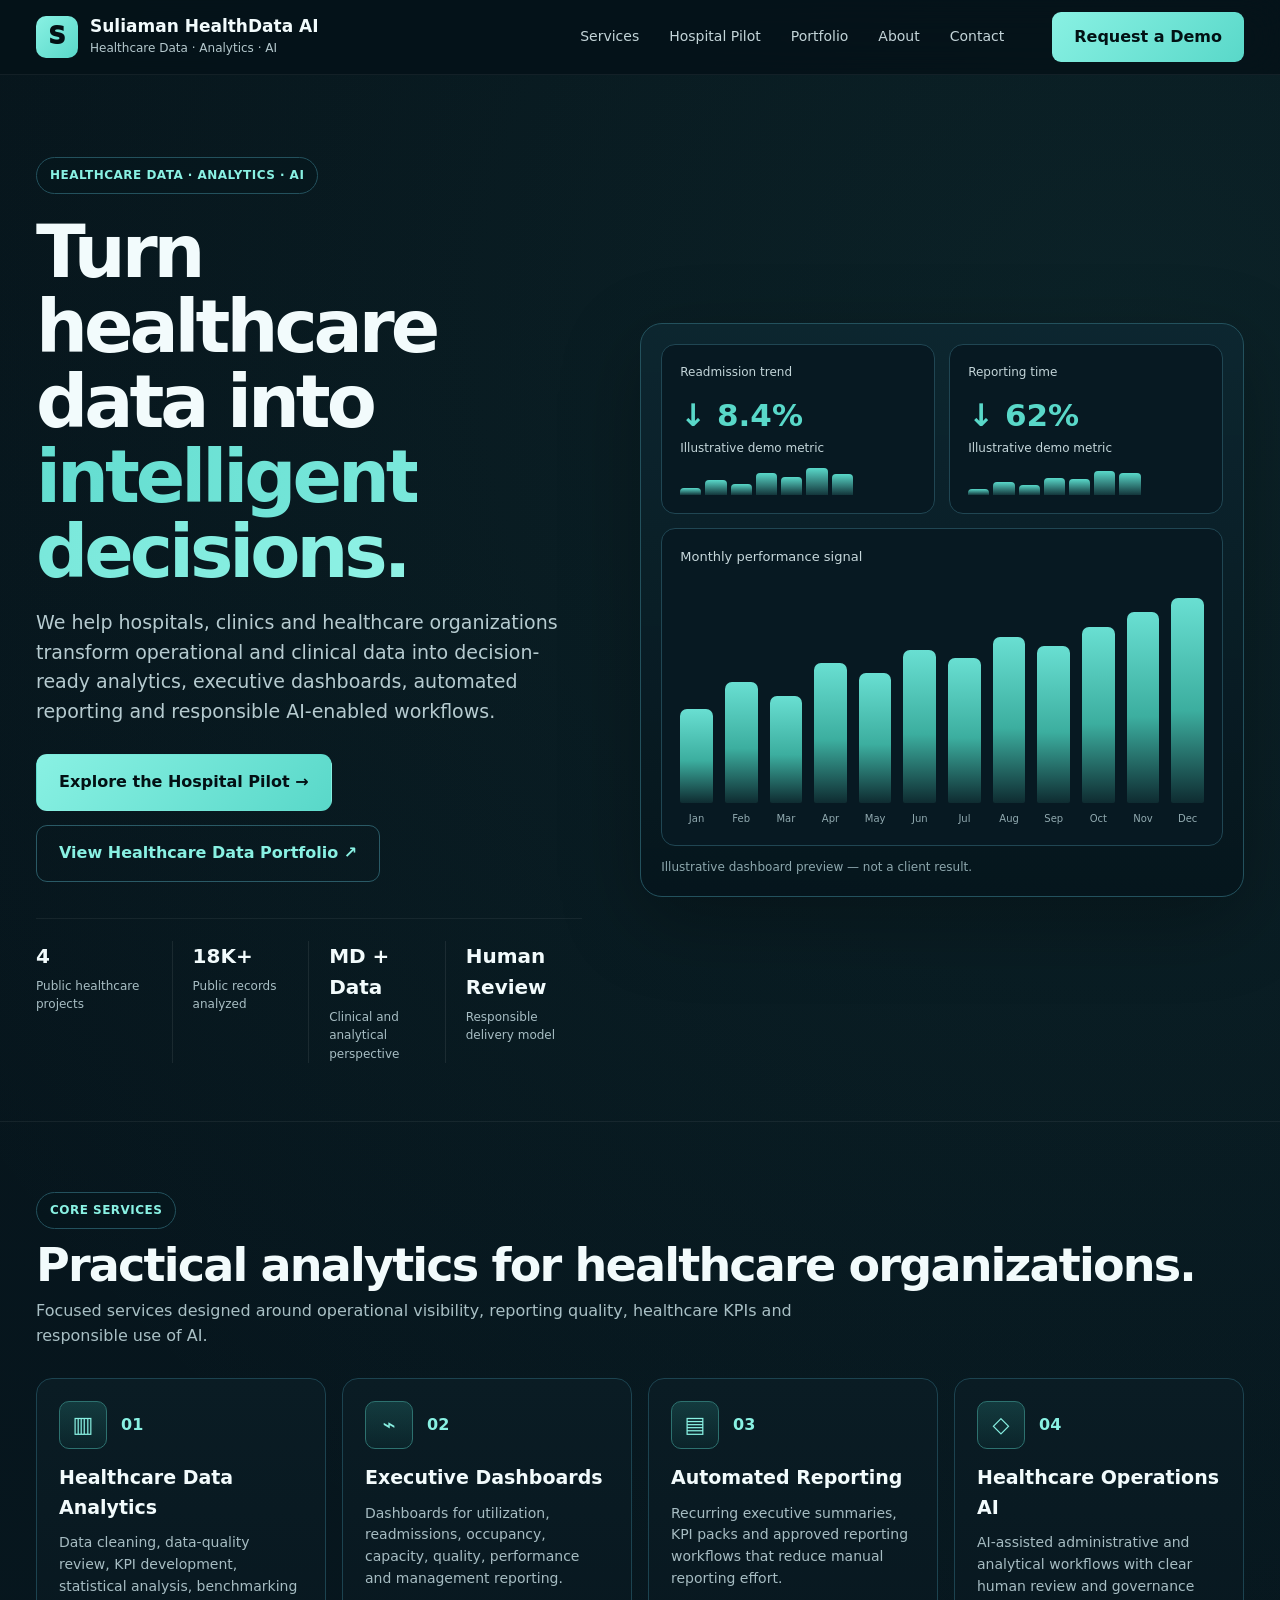
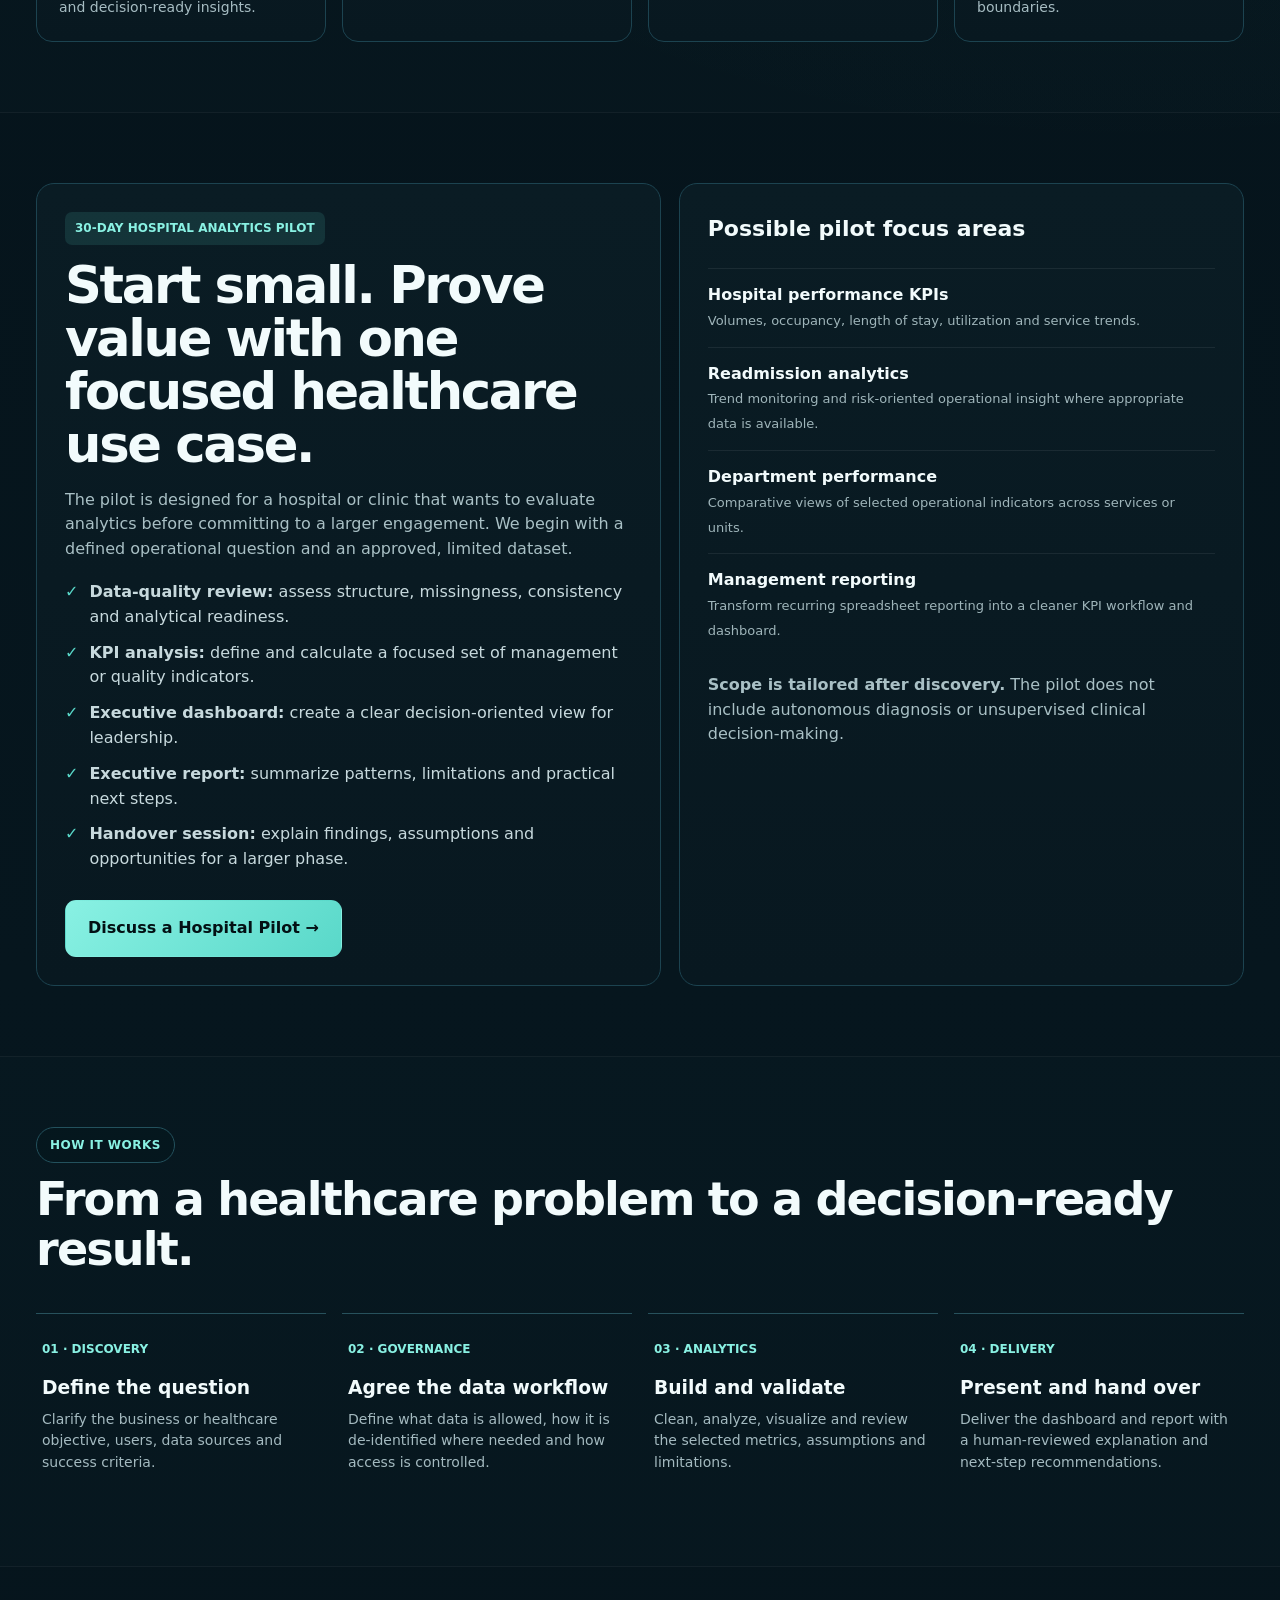
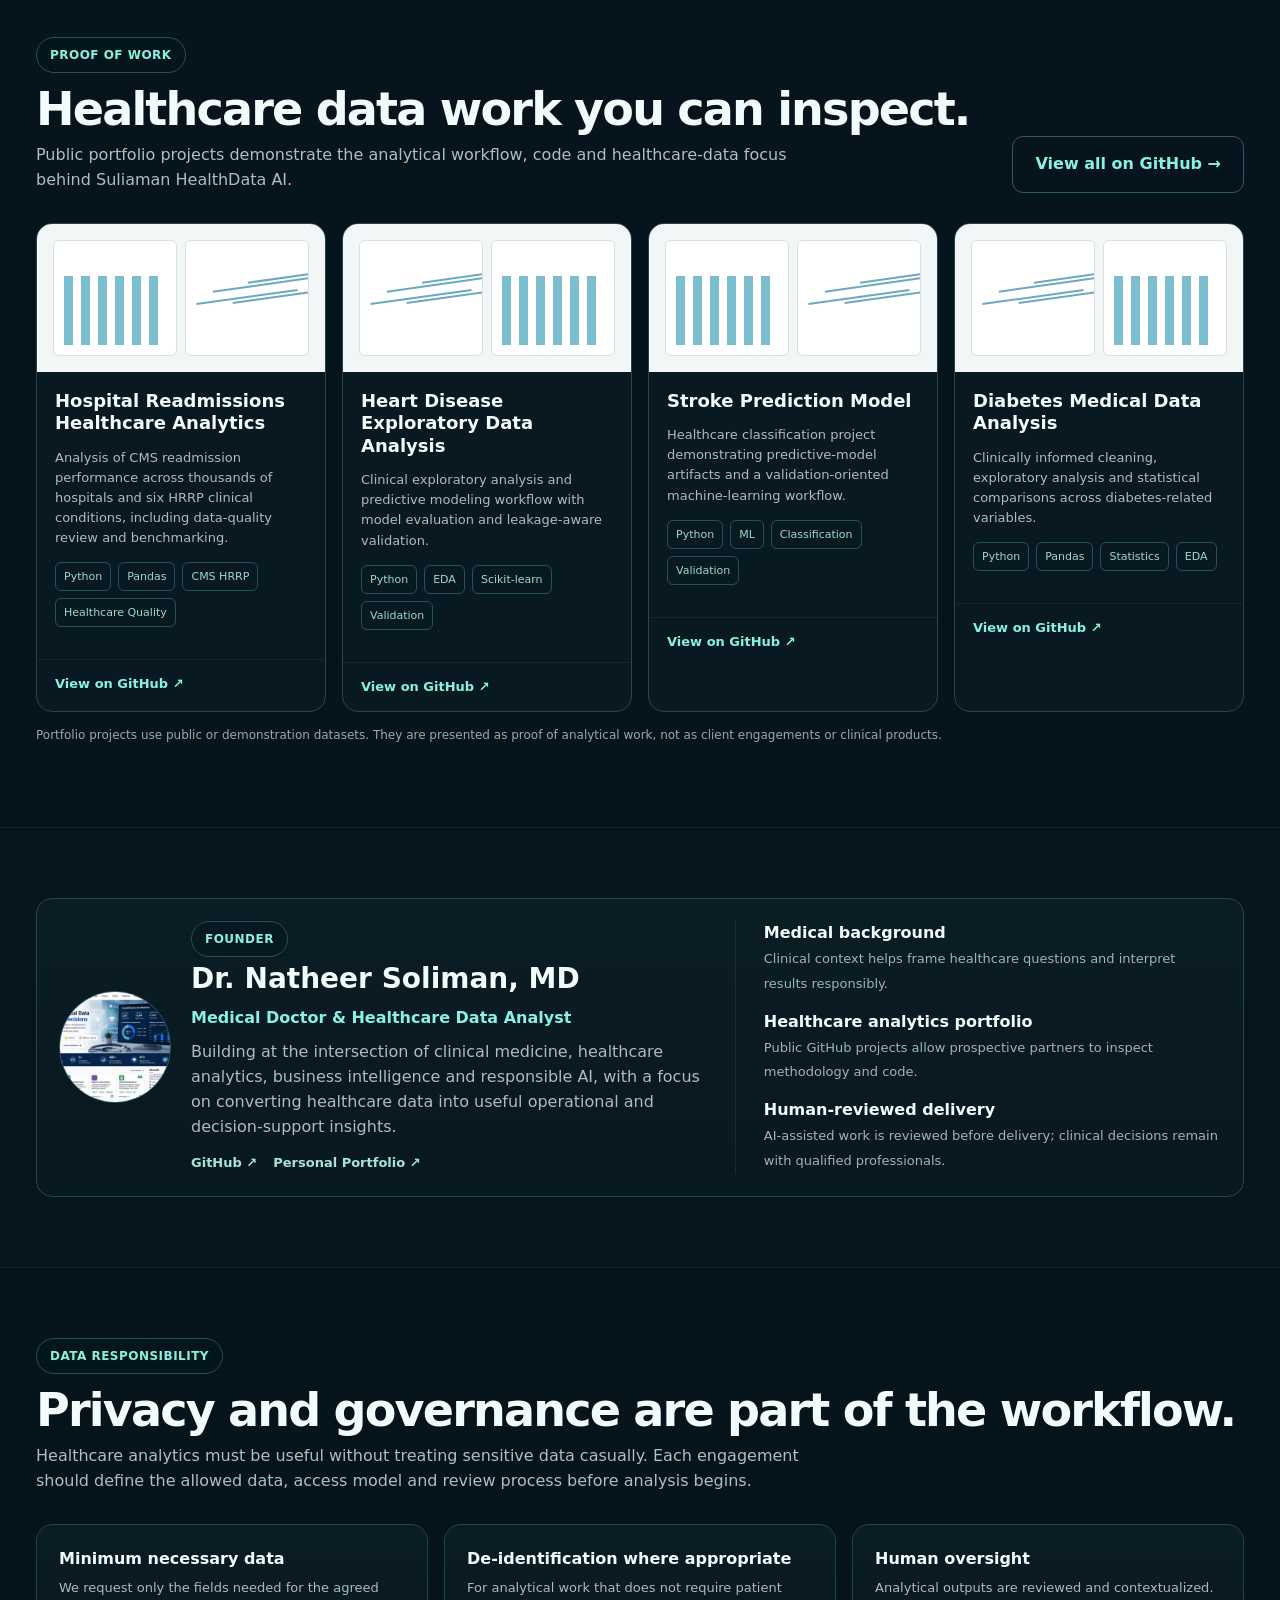
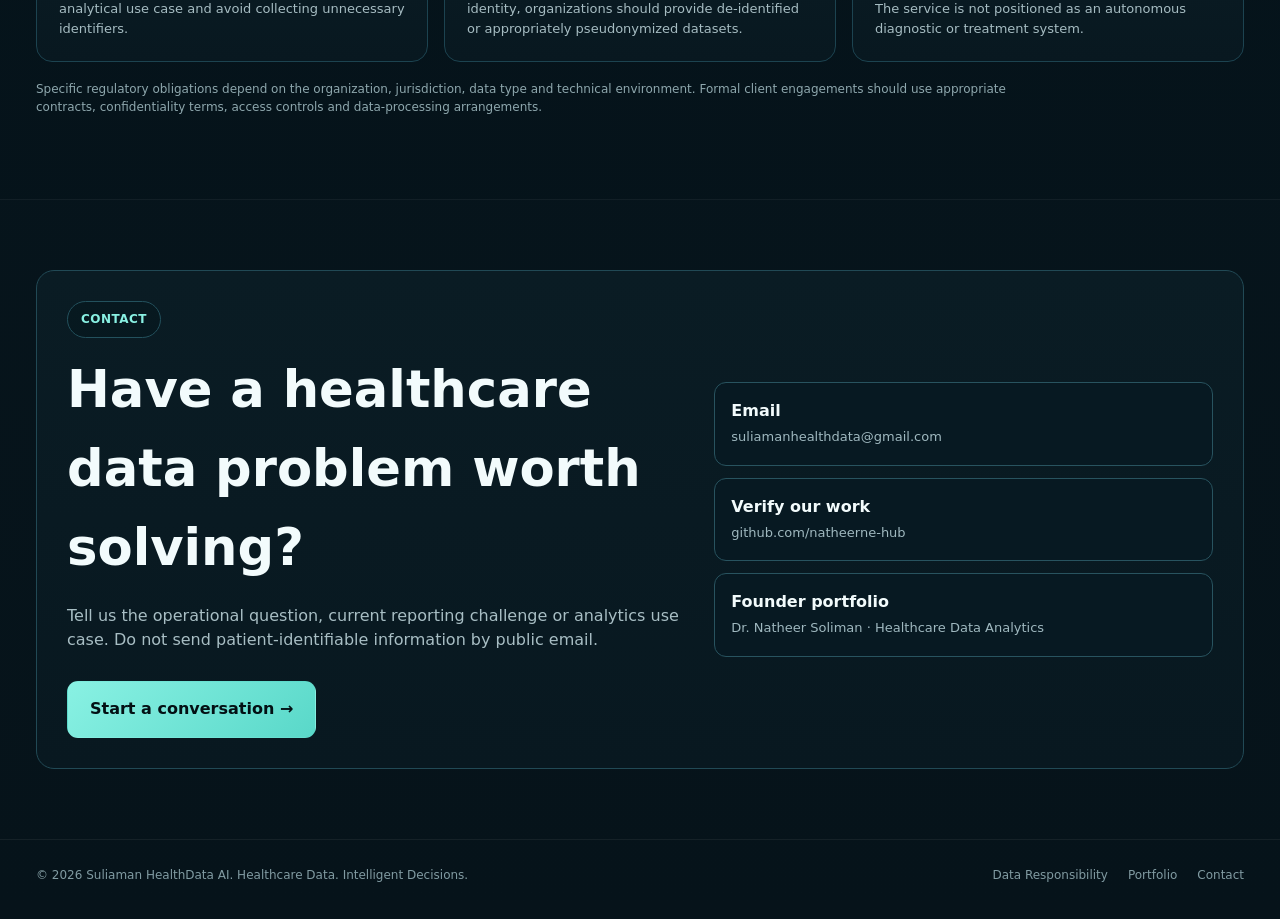
==== commit 78c8b917: "Finalize Suliaman HealthData AI business website" ====
--- a/suliaman-healthdata-ai/index.html
+++ b/suliaman-healthdata-ai/index.html
@@ -3,30 +3,42 @@
 <head>
 <meta charset="utf-8">
 <meta name="viewport" content="width=device-width,initial-scale=1">
-<meta name="description" content="Suliaman HealthData AI — healthcare analytics, dashboards, automated reporting and healthcare operations intelligence.">
-<title>Suliaman HealthData AI</title>
+<meta name="description" content="Suliaman HealthData AI helps hospitals and healthcare organizations turn operational and clinical data into dashboards, KPIs, automated reporting and decision-ready analytics.">
+<meta name="theme-color" content="#06131a">
+<meta property="og:title" content="Suliaman HealthData AI | Healthcare Analytics & AI">
+<meta property="og:description" content="Healthcare analytics, executive dashboards, automated reporting and responsible AI for hospitals and healthcare organizations.">
+<meta property="og:type" content="website">
+<meta property="og:url" content="https://natheerne-hub.github.io/natheersoliman.github.io/suliaman-healthdata-ai/">
+<link rel="canonical" href="https://natheerne-hub.github.io/natheersoliman.github.io/suliaman-healthdata-ai/">
+<title>Suliaman HealthData AI | Healthcare Analytics & AI</title>
 <style>
-:root{--bg:#06131a;--bg2:#081a22;--panel:#0a1d25;--panel2:#0c222b;--text:#f2fbfc;--muted:#9fb8bf;--line:#173845;--accent:#59d8c9;--accent2:#89f1e3;--dark:#031014;--max:1480px;--shadow:0 24px 80px rgba(0,0,0,.28)}
+:root{--bg:#06131a;--panel:#081a22;--panel2:#0a1d25;--text:#f2fbfc;--muted:#9fb8bf;--line:#1c4350;--accent:#59d8c9;--accent2:#89f1e3;--dark:#031014;--max:1480px;--shadow:0 24px 80px rgba(0,0,0,.28)}
 *{box-sizing:border-box}html{scroll-behavior:smooth}body{margin:0;font-family:Inter,ui-sans-serif,system-ui,-apple-system,BlinkMacSystemFont,"Segoe UI",sans-serif;background:radial-gradient(circle at 88% 6%,rgba(75,205,189,.08),transparent 26%),linear-gradient(180deg,#06131a,#071820 45%,#06131a);color:var(--text);line-height:1.55}a{color:inherit;text-decoration:none}.container{width:min(var(--max),calc(100% - 72px));margin:auto}.eyebrow{display:inline-flex;align-items:center;padding:8px 13px;border:1px solid #23515d;border-radius:999px;color:var(--accent2);font-weight:800;font-size:12px;letter-spacing:.04em;text-transform:uppercase;background:rgba(4,23,29,.5)}
-nav{position:sticky;top:0;z-index:20;background:rgba(5,18,25,.88);backdrop-filter:blur(18px);border-bottom:1px solid rgba(255,255,255,.06)}.nav{height:74px;display:flex;align-items:center;gap:28px}.brand{display:flex;align-items:center;gap:12px;margin-right:auto}.brand-mark{width:42px;height:42px;border-radius:10px;background:linear-gradient(135deg,var(--accent2),var(--accent));display:grid;place-items:center;color:#031014;font-size:24px;font-weight:950}.brand-copy strong{display:block;font-size:17px;line-height:1.1}.brand-copy span{display:block;color:#b5c9ce;font-size:12px;margin-top:3px}.nav-links{display:flex;gap:34px;color:#c3d4d8;font-size:14px}.nav-links a:hover{color:var(--accent2)}.nav-cta{margin-left:28px;padding:13px 22px;border-radius:9px;background:linear-gradient(135deg,var(--accent2),var(--accent));color:#021114;font-weight:850}
-.hero{padding:84px 0 58px;border-bottom:1px solid rgba(255,255,255,.06)}.hero-grid{display:grid;grid-template-columns:.95fr 1.05fr;gap:58px;align-items:center}.hero h1{font-size:clamp(52px,5.7vw,82px);line-height:1.03;letter-spacing:-.055em;margin:20px 0 18px;max-width:760px}.hero h1 span{background:linear-gradient(90deg,#63ddd0,#8ff2e5);-webkit-background-clip:text;background-clip:text;color:transparent}.hero .lead{font-size:19px;color:#b6cbd0;max-width:720px}.actions{display:flex;gap:14px;flex-wrap:wrap;margin-top:28px}.btn{display:inline-flex;align-items:center;justify-content:center;gap:10px;padding:15px 22px;border-radius:11px;font-weight:850;border:1px solid transparent}.btn.primary{background:linear-gradient(135deg,var(--accent2),var(--accent));color:#031014}.btn.secondary{border-color:#2a5a66;background:transparent;color:var(--accent2)}.quick-stats{display:grid;grid-template-columns:repeat(4,1fr);margin-top:36px;border-top:1px solid rgba(255,255,255,.06);padding-top:22px}.quick-stats .stat{padding:0 22px;border-right:1px solid rgba(255,255,255,.08)}.quick-stats .stat:first-child{padding-left:0}.quick-stats .stat:last-child{border-right:0}.stat strong{display:block;font-size:20px}.stat span{display:block;color:#a8bec4;font-size:12px;margin-top:5px}.dashboard{border:1px solid #23515d;border-radius:22px;padding:20px;background:linear-gradient(180deg,rgba(13,39,49,.88),rgba(5,21,28,.95));box-shadow:var(--shadow)}.metric-row{display:grid;grid-template-columns:1fr 1fr;gap:14px}.metric-card,.chart-card{border:1px solid #204653;border-radius:14px;background:#071922;padding:18px}.metric-label{font-size:12px;color:#c3d5d9}.metric-value{font-size:31px;font-weight:900;color:var(--accent);margin-top:9px}.spark{height:34px;margin-top:2px;display:flex;align-items:flex-end;gap:4px}.spark i{display:block;width:9%;border-radius:4px 4px 0 0;background:linear-gradient(180deg,var(--accent),rgba(89,216,201,.15))}.chart-card{margin-top:14px}.chart-title{font-size:13px;color:#c7d8dc}.bars{display:flex;gap:12px;align-items:flex-end;height:210px;margin-top:26px}.bars span{flex:1;min-width:14px;border-radius:7px 7px 2px 2px;background:linear-gradient(180deg,#69dfd2 0%,#3cae9f 55%,rgba(29,79,77,.35) 100%);box-shadow:inset 0 1px rgba(255,255,255,.22)}.months{display:grid;grid-template-columns:repeat(12,1fr);gap:12px;color:#91aab0;font-size:10px;text-align:center;margin-top:8px}.preview-note{margin-top:12px;color:#8da7ad;font-size:12px}
-.section{padding:64px 0}.section-head{display:flex;align-items:end;justify-content:space-between;gap:30px;margin-bottom:28px}.section-head h2{font-size:clamp(32px,3.6vw,54px);line-height:1.08;letter-spacing:-.04em;margin:12px 0 8px}.section-head p{color:#a9c0c5;max-width:760px;margin:0}.services{display:grid;grid-template-columns:repeat(4,1fr);gap:16px}.service{border:1px solid #1d4350;background:linear-gradient(180deg,#0a1c24,#081820);border-radius:16px;padding:22px;min-height:205px}.service-top{display:flex;gap:14px;align-items:center}.icon{width:48px;height:48px;border-radius:10px;border:1px solid #2d716f;background:linear-gradient(180deg,rgba(63,200,185,.18),rgba(16,77,75,.18));display:grid;place-items:center;color:var(--accent2);font-size:22px}.service-num{color:var(--accent2);font-weight:900}.service h3{font-size:19px;margin:14px 0 10px}.service p{color:#a6bcc2;font-size:14px;margin:0}
-.portfolio-wrap{border-top:1px solid rgba(255,255,255,.05)}.portfolio-header-action{padding:12px 17px;border:1px solid #27525e;border-radius:10px;color:var(--accent2);font-weight:800;font-size:14px}.projects{display:grid;grid-template-columns:repeat(4,1fr);gap:16px}.project{overflow:hidden;border:1px solid #204753;border-radius:16px;background:#081922}.thumb{height:155px;background:#f4f6f7;position:relative;overflow:hidden}.thumb::after{content:"";position:absolute;inset:18px;background:linear-gradient(180deg,rgba(14,38,51,.04),transparent);border-radius:4px}.thumb-bars{position:absolute;left:18px;right:18px;bottom:20px;height:86px;display:flex;gap:7px;align-items:flex-end}.thumb-bars i{flex:1;background:linear-gradient(180deg,#5accc0,#2f7c8e);border-radius:3px 3px 0 0}.thumb-line{position:absolute;inset:0}.thumb-line svg{width:100%;height:100%}.project-body{padding:18px}.project h3{font-size:18px;line-height:1.25;margin:0 0 10px}.project p{color:#a8bdc2;font-size:13px;min-height:72px}.tags{display:flex;gap:7px;flex-wrap:wrap;margin:14px 0}.tags span{border:1px solid #26515c;border-radius:6px;padding:5px 8px;color:#9fd6d1;font-size:11px}.project-link{display:block;border-top:1px solid rgba(255,255,255,.06);padding:14px 18px;color:var(--accent2);font-weight:850;font-size:13px}.disclaimer{margin-top:14px;color:#93aab0;font-size:12px}
-.founder{display:grid;grid-template-columns:1.2fr 1fr;gap:18px;border:1px solid #214955;border-radius:16px;background:linear-gradient(180deg,#0a1c24,#081820);padding:22px}.founder-main{display:grid;grid-template-columns:auto 1fr;gap:20px;align-items:center}.avatar{width:108px;height:108px;border-radius:50%;display:grid;place-items:center;background:radial-gradient(circle at 35% 30%,#1c5660,#0a1e27 65%);border:1px solid #32626d;font-size:34px;font-weight:950;color:var(--accent2)}.founder h3{font-size:28px;margin:0}.founder-role{color:var(--accent2);font-weight:700;margin:5px 0 10px}.founder p{color:#a9bdc2;margin:0}.socials{display:flex;gap:16px;flex-wrap:wrap;margin-top:14px}.socials a{color:#a7e3dd;font-size:13px;font-weight:800}.founder-proof{border-left:1px solid rgba(255,255,255,.08);padding-left:28px;display:grid;gap:14px;align-content:center}.proof-item strong{display:block}.proof-item span{color:#9eb4ba;font-size:13px}.cta{display:flex;align-items:center;justify-content:space-between;gap:24px;margin-top:18px;padding:22px 24px;border:1px solid #214955;border-radius:14px;background:#081a22}.cta h3{margin:0 0 4px}.cta p{margin:0;color:#9fb6bc;font-size:13px}
-footer{border-top:1px solid rgba(255,255,255,.06);padding:26px 0 34px;color:#819ba2;font-size:12px}.footer{display:flex;justify-content:space-between;gap:20px;flex-wrap:wrap}.footer-links{display:flex;gap:20px}
-@media(max-width:1100px){.hero-grid{grid-template-columns:1fr}.services,.projects{grid-template-columns:repeat(2,1fr)}.founder{grid-template-columns:1fr}.founder-proof{border-left:0;border-top:1px solid rgba(255,255,255,.08);padding:20px 0 0}.nav-links{display:none}.nav-cta{margin-left:0}.quick-stats{grid-template-columns:repeat(2,1fr);gap:18px}.quick-stats .stat{border-right:0;padding:0}}
-@media(max-width:700px){.container{width:min(100% - 30px,var(--max))}.hero{padding-top:54px}.hero h1{font-size:45px}.services,.projects,.metric-row{grid-template-columns:1fr}.quick-stats{grid-template-columns:1fr 1fr}.bars{height:160px;gap:7px}.months{gap:4px;font-size:8px}.section-head{align-items:flex-start;flex-direction:column}.founder-main{grid-template-columns:1fr}.avatar{width:88px;height:88px}.cta{align-items:flex-start;flex-direction:column}.brand-copy span{display:none}}
+nav{position:sticky;top:0;z-index:20;background:rgba(5,18,25,.9);backdrop-filter:blur(18px);border-bottom:1px solid rgba(255,255,255,.06)}.nav{height:74px;display:flex;align-items:center;gap:28px}.brand{display:flex;align-items:center;gap:12px;margin-right:auto}.brand-mark{width:42px;height:42px;border-radius:10px;background:linear-gradient(135deg,var(--accent2),var(--accent));display:grid;place-items:center;color:#031014;font-size:24px;font-weight:950}.brand-copy strong{display:block;font-size:17px;line-height:1.1}.brand-copy span{display:block;color:#b5c9ce;font-size:12px;margin-top:3px}.nav-links{display:flex;gap:30px;color:#c3d4d8;font-size:14px}.nav-links a:hover{color:var(--accent2)}.nav-cta{margin-left:20px;padding:13px 22px;border-radius:9px;background:linear-gradient(135deg,var(--accent2),var(--accent));color:#021114;font-weight:850}
+.hero{padding:82px 0 58px;border-bottom:1px solid rgba(255,255,255,.06)}.hero-grid{display:grid;grid-template-columns:.95fr 1.05fr;gap:58px;align-items:center}.hero h1{font-size:clamp(52px,5.7vw,82px);line-height:1.03;letter-spacing:-.055em;margin:20px 0 18px;max-width:760px}.hero h1 span{background:linear-gradient(90deg,#63ddd0,#8ff2e5);-webkit-background-clip:text;background-clip:text;color:transparent}.lead{font-size:19px;color:#b6cbd0;max-width:720px}.actions{display:flex;gap:14px;flex-wrap:wrap;margin-top:28px}.btn{display:inline-flex;align-items:center;justify-content:center;gap:10px;padding:15px 22px;border-radius:11px;font-weight:850;border:1px solid transparent}.btn.primary{background:linear-gradient(135deg,var(--accent2),var(--accent));color:#031014}.btn.secondary{border-color:#2a5a66;background:transparent;color:var(--accent2)}.quick-stats{display:grid;grid-template-columns:repeat(4,1fr);margin-top:36px;border-top:1px solid rgba(255,255,255,.06);padding-top:22px}.stat{padding:0 20px;border-right:1px solid rgba(255,255,255,.08)}.stat:first-child{padding-left:0}.stat:last-child{border-right:0}.stat strong{display:block;font-size:20px}.stat span{display:block;color:#a8bec4;font-size:12px;margin-top:5px}
+.dashboard{border:1px solid #23515d;border-radius:22px;padding:20px;background:linear-gradient(180deg,rgba(13,39,49,.88),rgba(5,21,28,.95));box-shadow:var(--shadow)}.metric-row{display:grid;grid-template-columns:1fr 1fr;gap:14px}.metric-card,.chart-card{border:1px solid #204653;border-radius:14px;background:#071922;padding:18px}.metric-label{font-size:12px;color:#c3d5d9}.metric-value{font-size:31px;font-weight:900;color:var(--accent);margin-top:9px}.spark{height:34px;margin-top:4px;display:flex;align-items:flex-end;gap:4px}.spark i{display:block;width:9%;border-radius:4px 4px 0 0;background:linear-gradient(180deg,var(--accent),rgba(89,216,201,.15))}.chart-card{margin-top:14px}.chart-title{font-size:13px;color:#c7d8dc}.bars{display:flex;gap:12px;align-items:flex-end;height:210px;margin-top:26px}.bars span{flex:1;min-width:14px;border-radius:7px 7px 2px 2px;background:linear-gradient(180deg,#69dfd2 0%,#3cae9f 55%,rgba(29,79,77,.35) 100%)}.months{display:grid;grid-template-columns:repeat(12,1fr);gap:12px;color:#91aab0;font-size:10px;text-align:center;margin-top:8px}.preview-note{margin-top:12px;color:#8da7ad;font-size:12px}
+.section{padding:70px 0}.section.alt{border-top:1px solid rgba(255,255,255,.05);border-bottom:1px solid rgba(255,255,255,.05);background:rgba(4,18,25,.26)}.section-head{display:flex;align-items:end;justify-content:space-between;gap:30px;margin-bottom:30px}.section-head h2{font-size:clamp(32px,3.6vw,54px);line-height:1.08;letter-spacing:-.04em;margin:12px 0 8px}.section-head p{color:#a9c0c5;max-width:780px;margin:0}.services,.projects,.deliverables,.process{display:grid;grid-template-columns:repeat(4,1fr);gap:16px}.card{border:1px solid var(--line);background:linear-gradient(180deg,#0a1c24,#081820);border-radius:16px;padding:22px}.service{min-height:210px}.service-top{display:flex;gap:14px;align-items:center}.icon{width:48px;height:48px;border-radius:10px;border:1px solid #2d716f;background:linear-gradient(180deg,rgba(63,200,185,.18),rgba(16,77,75,.18));display:grid;place-items:center;color:var(--accent2);font-size:22px}.num{color:var(--accent2);font-weight:900}.card h3{font-size:19px;margin:14px 0 10px}.card p{color:#a6bcc2;font-size:14px;margin:0}
+.pilot{display:grid;grid-template-columns:1.05fr .95fr;gap:18px}.pilot-main,.pilot-side{border:1px solid var(--line);border-radius:18px;background:linear-gradient(180deg,#0a1c24,#081820);padding:28px}.pilot-main h2{font-size:clamp(34px,4vw,58px);letter-spacing:-.045em;line-height:1.04;margin:14px 0}.pilot-main p,.pilot-side p{color:#a9c0c5}.pilot-tag{display:inline-flex;padding:7px 10px;border-radius:7px;background:rgba(89,216,201,.12);color:var(--accent2);font-weight:800;font-size:12px}.pilot-list{display:grid;gap:11px;margin-top:18px}.pilot-list div{display:flex;gap:11px;align-items:flex-start;color:#c7d9dd}.check{color:var(--accent);font-weight:900}.pilot-side h3{margin-top:0;font-size:22px}.pilot-side .mini{border-top:1px solid rgba(255,255,255,.07);padding:14px 0}.pilot-side .mini strong{display:block}.pilot-side .mini span{color:#9fb5ba;font-size:13px}
+.step{border-top:1px solid #27515c;padding:22px 6px}.step strong{color:var(--accent2);font-size:12px}.step h3{margin:12px 0 7px}.step p{color:#a4bac0;font-size:14px;margin:0}
+.project{overflow:hidden;border:1px solid #204753;border-radius:16px;background:#081922}.thumb{height:148px;background:#f3f6f7;position:relative;overflow:hidden}.thumb-grid{position:absolute;inset:16px;display:grid;grid-template-columns:1fr 1fr;gap:8px}.mini-chart{border:1px solid #d7e0e2;border-radius:6px;background:#fff;position:relative;overflow:hidden}.mini-chart:before{content:"";position:absolute;left:10px;right:10px;bottom:10px;height:60%;background:repeating-linear-gradient(90deg,#4fa9bf 0 9px,transparent 9px 17px);opacity:.75}.mini-chart.line:before{height:2px;bottom:50%;background:#3b8daa;transform:rotate(-8deg);box-shadow:18px -10px #3b8daa,36px 4px #3b8daa,54px -14px #3b8daa}.project-body{padding:18px}.project h3{font-size:18px;line-height:1.25;margin:0 0 10px}.project p{color:#a8bdc2;font-size:13px;min-height:72px}.tags{display:flex;gap:7px;flex-wrap:wrap;margin:14px 0}.tags span{border:1px solid #26515c;border-radius:6px;padding:5px 8px;color:#9fd6d1;font-size:11px}.project-link{display:block;border-top:1px solid rgba(255,255,255,.06);padding:14px 18px;color:var(--accent2);font-weight:850;font-size:13px}.disclaimer{margin-top:14px;color:#93aab0;font-size:12px}
+.founder{display:grid;grid-template-columns:1.15fr .85fr;gap:18px;border:1px solid #214955;border-radius:16px;background:linear-gradient(180deg,#0a1c24,#081820);padding:22px}.founder-main{display:grid;grid-template-columns:auto 1fr;gap:20px;align-items:center}.avatar{width:112px;height:112px;border-radius:50%;overflow:hidden;border:1px solid #32626d;background:#0b222a}.avatar img{width:100%;height:100%;object-fit:cover}.founder h3{font-size:28px;margin:0}.founder-role{color:var(--accent2);font-weight:700;margin:5px 0 10px}.founder p{color:#a9bdc2;margin:0}.socials{display:flex;gap:16px;flex-wrap:wrap;margin-top:14px}.socials a{color:#a7e3dd;font-size:13px;font-weight:800}.founder-proof{border-left:1px solid rgba(255,255,255,.08);padding-left:28px;display:grid;gap:14px;align-content:center}.proof-item strong{display:block}.proof-item span{color:#9eb4ba;font-size:13px}
+.trust{display:grid;grid-template-columns:repeat(3,1fr);gap:16px}.trust .card strong{display:block;margin-bottom:7px}.trust .card p{font-size:13px}.legal-note{margin-top:18px;color:#8ea7ad;font-size:12px;max-width:1000px}.contact-box{display:grid;grid-template-columns:1fr .8fr;gap:24px;padding:30px;border:1px solid #214955;border-radius:18px;background:linear-gradient(180deg,#0a1c24,#081820)}.contact-box h2{font-size:clamp(34px,4vw,54px);margin:12px 0}.contact-box p{color:#a8bec4}.contact-actions{display:grid;gap:12px;align-content:center}.contact-item{display:block;border:1px solid #28535f;border-radius:12px;padding:16px;background:#071922}.contact-item strong{display:block}.contact-item span{color:#9fb8bf;font-size:13px}footer{border-top:1px solid rgba(255,255,255,.06);padding:26px 0 34px;color:#819ba2;font-size:12px}.footer{display:flex;justify-content:space-between;gap:20px;flex-wrap:wrap}.footer-links{display:flex;gap:20px;flex-wrap:wrap}
+@media(max-width:1100px){.hero-grid,.pilot,.contact-box{grid-template-columns:1fr}.services,.projects,.deliverables,.process{grid-template-columns:repeat(2,1fr)}.founder{grid-template-columns:1fr}.founder-proof{border-left:0;border-top:1px solid rgba(255,255,255,.08);padding:20px 0 0}.trust{grid-template-columns:1fr}.nav-links{display:none}.nav-cta{margin-left:0}.quick-stats{grid-template-columns:repeat(2,1fr);gap:18px}.stat{border-right:0;padding:0}}
+@media(max-width:700px){.container{width:min(100% - 30px,var(--max))}.hero{padding-top:54px}.hero h1{font-size:45px}.services,.projects,.deliverables,.process,.metric-row{grid-template-columns:1fr}.quick-stats{grid-template-columns:1fr 1fr}.bars{height:160px;gap:7px}.months{gap:4px;font-size:8px}.section-head{align-items:flex-start;flex-direction:column}.founder-main{grid-template-columns:1fr}.avatar{width:92px;height:92px}.brand-copy span{display:none}.nav-cta{padding:11px 14px;font-size:13px}}
 </style>
 </head>
 <body>
-<nav><div class="container nav"><a class="brand" href="#top"><span class="brand-mark">S</span><span class="brand-copy"><strong>Suliaman HealthData AI</strong><span>Healthcare Data · Analytics · AI</span></span></a><div class="nav-links"><a href="#services">Services</a><a href="#how">How it works</a><a href="#portfolio">Portfolio</a><a href="#founder">About</a><a href="#contact">Contact</a></div><a class="nav-cta" href="#contact">Request a Demo</a></div></nav>
+<nav><div class="container nav"><a class="brand" href="#top"><span class="brand-mark">S</span><span class="brand-copy"><strong>Suliaman HealthData AI</strong><span>Healthcare Data · Analytics · AI</span></span></a><div class="nav-links"><a href="#services">Services</a><a href="#pilot">Hospital Pilot</a><a href="#portfolio">Portfolio</a><a href="#founder">About</a><a href="#contact">Contact</a></div><a class="nav-cta" href="#contact">Request a Demo</a></div></nav>
 <main>
-<section class="hero" id="top"><div class="container hero-grid"><div><span class="eyebrow">Healthcare Data · Analytics · AI</span><h1>Turn healthcare data into <span>intelligent decisions.</span></h1><p class="lead">We help hospitals, clinics, healthcare groups and research organizations transform complex data into analytics, executive dashboards, automated reporting and AI-enabled operational intelligence.</p><div class="actions"><a class="btn primary" href="#contact">Request a Demo →</a><a class="btn secondary" href="#portfolio">View Healthcare Data Portfolio ↗</a></div><div class="quick-stats"><div class="stat"><strong>4</strong><span>Healthcare projects</span></div><div class="stat"><strong>18K+</strong><span>Public records analyzed</span></div><div class="stat"><strong>CMS HRRP</strong><span>Hospital readmissions dataset</span></div><div class="stat"><strong>Public Demo</strong><span>Verifiable portfolio work</span></div></div></div><div class="dashboard"><div class="metric-row"><div class="metric-card"><div class="metric-label">Readmission trend</div><div class="metric-value">↓ 8.4%</div><div class="metric-label">Illustrative demo metric</div><div class="spark"><i style="height:22%"></i><i style="height:45%"></i><i style="height:34%"></i><i style="height:65%"></i><i style="height:54%"></i><i style="height:80%"></i><i style="height:61%"></i></div></div><div class="metric-card"><div class="metric-label">Reporting time</div><div class="metric-value">↓ 62%</div><div class="metric-label">Illustrative demo metric</div><div class="spark"><i style="height:18%"></i><i style="height:38%"></i><i style="height:31%"></i><i style="height:50%"></i><i style="height:47%"></i><i style="height:70%"></i><i style="height:66%"></i></div></div></div><div class="chart-card"><div class="chart-title">Monthly performance signal</div><div class="bars"><span style="height:45%"></span><span style="height:58%"></span><span style="height:51%"></span><span style="height:67%"></span><span style="height:62%"></span><span style="height:73%"></span><span style="height:69%"></span><span style="height:79%"></span><span style="height:75%"></span><span style="height:84%"></span><span style="height:91%"></span><span style="height:98%"></span></div><div class="months"><span>Jan</span><span>Feb</span><span>Mar</span><span>Apr</span><span>May</span><span>Jun</span><span>Jul</span><span>Aug</span><span>Sep</span><span>Oct</span><span>Nov</span><span>Dec</span></div></div><div class="preview-note">▥ Illustrative dashboard preview</div></div></div></section>
-<section class="section" id="services"><div class="container"><div class="section-head"><div><span class="eyebrow">Core Services</span><h2>Practical AI and analytics for healthcare organizations.</h2><p>Our initial services focus on measurable operational value, faster reporting and better visibility into healthcare data.</p></div></div><div class="services"><article class="service"><div class="service-top"><span class="icon">▥</span><span class="service-num">01</span></div><h3>Healthcare Data Analytics</h3><p>Data cleaning, KPI development, statistical analysis, trend discovery and decision-ready insights.</p></article><article class="service"><div class="service-top"><span class="icon">⌁</span><span class="service-num">02</span></div><h3>AI Dashboards</h3><p>Executive dashboards for utilization, readmissions, capacity, operations and performance monitoring.</p></article><article class="service"><div class="service-top"><span class="icon">▤</span><span class="service-num">03</span></div><h3>Automated Reporting</h3><p>Recurring management reports, summaries and alerts produced from approved data workflows.</p></article><article class="service"><div class="service-top"><span class="icon">✦</span><span class="service-num">04</span></div><h3>Healthcare Operations AI</h3><p>AI-enabled support for administrative and operational workflows with human oversight.</p></article></div></div></section>
-<section class="section portfolio-wrap" id="portfolio"><div class="container"><div class="section-head"><div><span class="eyebrow">Proof of Work</span><h2>Healthcare Data Portfolio</h2><p>Real projects using public datasets. End-to-end analysis, visualization and insights.</p></div><a class="portfolio-header-action" href="https://github.com/natheerne-hub" target="_blank" rel="noreferrer">View all on GitHub →</a></div><div class="projects"><article class="project"><div class="thumb"><div class="thumb-bars"><i style="height:38%"></i><i style="height:62%"></i><i style="height:47%"></i><i style="height:74%"></i><i style="height:58%"></i><i style="height:82%"></i><i style="height:68%"></i></div></div><div class="project-body"><h3>Hospital Readmissions Healthcare Analytics</h3><p>Analysis of 18,330 records from 3,055 hospitals across six HRRP conditions, focused on readmission performance and benchmarking.</p><div class="tags"><span>Python</span><span>Pandas</span><span>Healthcare Quality</span><span>EDA</span></div></div><a class="project-link" href="https://github.com/natheerne-hub/Hospital-Readmissions-Healthcare-Analytics" target="_blank" rel="noreferrer">View on GitHub ↗</a></article><article class="project"><div class="thumb"><div class="thumb-line"><svg viewBox="0 0 300 150" preserveAspectRatio="none"><polyline points="10,120 40,104 70,95 100,76 130,82 160,54 190,64 220,36 250,45 290,20" fill="none" stroke="#3b93a3" stroke-width="4"/><polyline points="10,130 40,124 70,112 100,108 130,90 160,85 190,69 220,63 250,50 290,44" fill="none" stroke="#7f55a2" stroke-width="3"/></svg></div></div><div class="project-body"><h3>Heart Disease Exploratory Data Analysis</h3><p>Exploratory analysis of heart-disease data with risk-factor analysis, correlations and predictive-model evaluation.</p><div class="tags"><span>Python</span><span>Pandas</span><span>Scikit-learn</span><span>EDA</span></div></div><a class="project-link" href="https://github.com/natheerne-hub/Heart-Disease-Exploratory-Data-Analysis" target="_blank" rel="noreferrer">View on GitHub ↗</a></article><article class="project"><div class="thumb"><div class="thumb-bars"><i style="height:26%"></i><i style="height:39%"></i><i style="height:53%"></i><i style="height:61%"></i><i style="height:72%"></i><i style="height:81%"></i><i style="height:90%"></i></div></div><div class="project-body"><h3>Stroke Prediction Model</h3><p>Healthcare machine-learning project demonstrating model artifacts, classification workflow and validation-oriented thinking.</p><div class="tags"><span>Python</span><span>Scikit-learn</span><span>ML</span><span>Validation</span></div></div><a class="project-link" href="https://github.com/natheerne-hub/stroke-prediction-model" target="_blank" rel="noreferrer">View on GitHub ↗</a></article><article class="project"><div class="thumb"><div class="thumb-line"><svg viewBox="0 0 300 150" preserveAspectRatio="none"><path d="M15 115 C45 70,75 130,105 80 S165 35,205 82 S260 28,290 60" fill="none" stroke="#8b5ca8" stroke-width="4"/><path d="M15 128 C50 124,75 110,105 118 S160 84,205 98 S258 72,290 88" fill="none" stroke="#3a9aa4" stroke-width="3"/></svg></div></div><div class="project-body"><h3>Diabetes Medical Data Analysis</h3><p>Clinically informed analysis of diabetes data, including cleaning, exploratory patterns, statistics and risk-factor interpretation.</p><div class="tags"><span>Python</span><span>Pandas</span><span>Statistics</span><span>EDA</span></div></div><a class="project-link" href="https://github.com/natheerne-hub/medical-data-for-diabetes" target="_blank" rel="noreferrer">View on GitHub ↗</a></article></div><p class="disclaimer">ⓘ All projects use public datasets and are intended for portfolio and demonstration purposes only.</p></div></section>
-<section class="section" id="founder"><div class="container"><div class="founder"><div class="founder-main"><div class="avatar">NS</div><div><span class="eyebrow">Founder</span><h3>Dr. Natheer Soliman, MD</h3><div class="founder-role">Medical Doctor & Healthcare Data Analyst</div><p>Bridging clinical medicine with healthcare analytics, BI and AI to turn healthcare data into practical, decision-ready insight.</p><div class="socials"><a href="https://github.com/natheerne-hub" target="_blank" rel="noreferrer">GitHub ↗</a><a href="https://natheerne-hub.github.io/natheersoliman.github.io/" target="_blank" rel="noreferrer">Personal Portfolio ↗</a></div></div></div><div class="founder-proof"><div class="proof-item"><strong>Medical Doctor (MD)</strong><span>Clinical background, Faculty of Medicine — Libya</span></div><div class="proof-item"><strong>Healthcare Analytics & AI</strong><span>Focus on practical healthcare impact</span></div><div class="proof-item"><strong>Data-Driven Decision Making</strong><span>Turning data into actionable insights</span></div></div></div><div class="cta" id="contact"><div><h3>Let’s work together</h3><p>Have a project in mind? Let’s discuss how Suliaman HealthData AI can help your organization.</p></div><a class="btn primary" href="mailto:suliamanhealthdata@gmail.com?subject=Demo%20Request%20-%20Suliaman%20HealthData%20AI">Request a Demo →</a></div></div></section>
-<section class="section" id="how"><div class="container"><div class="section-head"><div><span class="eyebrow">How it works</span><h2>From a healthcare problem to a decision-ready result.</h2><p>Discovery, privacy-conscious data workflow, analytics and AI-assisted execution, then human review before delivery.</p></div></div></div></section>
+<section class="hero" id="top"><div class="container hero-grid"><div><span class="eyebrow">Healthcare Data · Analytics · AI</span><h1>Turn healthcare data into <span>intelligent decisions.</span></h1><p class="lead">We help hospitals, clinics and healthcare organizations transform operational and clinical data into decision-ready analytics, executive dashboards, automated reporting and responsible AI-enabled workflows.</p><div class="actions"><a class="btn primary" href="#pilot">Explore the Hospital Pilot →</a><a class="btn secondary" href="#portfolio">View Healthcare Data Portfolio ↗</a></div><div class="quick-stats"><div class="stat"><strong>4</strong><span>Public healthcare projects</span></div><div class="stat"><strong>18K+</strong><span>Public records analyzed</span></div><div class="stat"><strong>MD + Data</strong><span>Clinical and analytical perspective</span></div><div class="stat"><strong>Human Review</strong><span>Responsible delivery model</span></div></div></div><div class="dashboard"><div class="metric-row"><div class="metric-card"><div class="metric-label">Readmission trend</div><div class="metric-value">↓ 8.4%</div><div class="metric-label">Illustrative demo metric</div><div class="spark"><i style="height:22%"></i><i style="height:45%"></i><i style="height:34%"></i><i style="height:65%"></i><i style="height:54%"></i><i style="height:80%"></i><i style="height:61%"></i></div></div><div class="metric-card"><div class="metric-label">Reporting time</div><div class="metric-value">↓ 62%</div><div class="metric-label">Illustrative demo metric</div><div class="spark"><i style="height:18%"></i><i style="height:38%"></i><i style="height:31%"></i><i style="height:50%"></i><i style="height:47%"></i><i style="height:70%"></i><i style="height:66%"></i></div></div></div><div class="chart-card"><div class="chart-title">Monthly performance signal</div><div class="bars"><span style="height:45%"></span><span style="height:58%"></span><span style="height:51%"></span><span style="height:67%"></span><span style="height:62%"></span><span style="height:73%"></span><span style="height:69%"></span><span style="height:79%"></span><span style="height:75%"></span><span style="height:84%"></span><span style="height:91%"></span><span style="height:98%"></span></div><div class="months"><span>Jan</span><span>Feb</span><span>Mar</span><span>Apr</span><span>May</span><span>Jun</span><span>Jul</span><span>Aug</span><span>Sep</span><span>Oct</span><span>Nov</span><span>Dec</span></div></div><div class="preview-note">Illustrative dashboard preview — not a client result.</div></div></div></section>
+<section class="section" id="services"><div class="container"><div class="section-head"><div><span class="eyebrow">Core Services</span><h2>Practical analytics for healthcare organizations.</h2><p>Focused services designed around operational visibility, reporting quality, healthcare KPIs and responsible use of AI.</p></div></div><div class="services"><article class="card service"><div class="service-top"><span class="icon">▥</span><span class="num">01</span></div><h3>Healthcare Data Analytics</h3><p>Data cleaning, data-quality review, KPI development, statistical analysis, benchmarking and decision-ready insights.</p></article><article class="card service"><div class="service-top"><span class="icon">⌁</span><span class="num">02</span></div><h3>Executive Dashboards</h3><p>Dashboards for utilization, readmissions, occupancy, capacity, quality, performance and management reporting.</p></article><article class="card service"><div class="service-top"><span class="icon">▤</span><span class="num">03</span></div><h3>Automated Reporting</h3><p>Recurring executive summaries, KPI packs and approved reporting workflows that reduce manual reporting effort.</p></article><article class="card service"><div class="service-top"><span class="icon">◇</span><span class="num">04</span></div><h3>Healthcare Operations AI</h3><p>AI-assisted administrative and analytical workflows with clear human review and governance boundaries.</p></article></div></div></section>
+<section class="section alt" id="pilot"><div class="container"><div class="pilot"><div class="pilot-main"><span class="pilot-tag">30-DAY HOSPITAL ANALYTICS PILOT</span><h2>Start small. Prove value with one focused healthcare use case.</h2><p>The pilot is designed for a hospital or clinic that wants to evaluate analytics before committing to a larger engagement. We begin with a defined operational question and an approved, limited dataset.</p><div class="pilot-list"><div><span class="check">✓</span><span><strong>Data-quality review:</strong> assess structure, missingness, consistency and analytical readiness.</span></div><div><span class="check">✓</span><span><strong>KPI analysis:</strong> define and calculate a focused set of management or quality indicators.</span></div><div><span class="check">✓</span><span><strong>Executive dashboard:</strong> create a clear decision-oriented view for leadership.</span></div><div><span class="check">✓</span><span><strong>Executive report:</strong> summarize patterns, limitations and practical next steps.</span></div><div><span class="check">✓</span><span><strong>Handover session:</strong> explain findings, assumptions and opportunities for a larger phase.</span></div></div><div class="actions"><a class="btn primary" href="mailto:suliamanhealthdata@gmail.com?subject=30-Day%20Hospital%20Analytics%20Pilot">Discuss a Hospital Pilot →</a></div></div><aside class="pilot-side"><h3>Possible pilot focus areas</h3><div class="mini"><strong>Hospital performance KPIs</strong><span>Volumes, occupancy, length of stay, utilization and service trends.</span></div><div class="mini"><strong>Readmission analytics</strong><span>Trend monitoring and risk-oriented operational insight where appropriate data is available.</span></div><div class="mini"><strong>Department performance</strong><span>Comparative views of selected operational indicators across services or units.</span></div><div class="mini"><strong>Management reporting</strong><span>Transform recurring spreadsheet reporting into a cleaner KPI workflow and dashboard.</span></div><p><strong>Scope is tailored after discovery.</strong> The pilot does not include autonomous diagnosis or unsupervised clinical decision-making.</p></aside></div></div></section>
+<section class="section" id="how"><div class="container"><div class="section-head"><div><span class="eyebrow">How It Works</span><h2>From a healthcare problem to a decision-ready result.</h2></div></div><div class="process"><div class="step"><strong>01 · DISCOVERY</strong><h3>Define the question</h3><p>Clarify the business or healthcare objective, users, data sources and success criteria.</p></div><div class="step"><strong>02 · GOVERNANCE</strong><h3>Agree the data workflow</h3><p>Define what data is allowed, how it is de-identified where needed and how access is controlled.</p></div><div class="step"><strong>03 · ANALYTICS</strong><h3>Build and validate</h3><p>Clean, analyze, visualize and review the selected metrics, assumptions and limitations.</p></div><div class="step"><strong>04 · DELIVERY</strong><h3>Present and hand over</h3><p>Deliver the dashboard and report with a human-reviewed explanation and next-step recommendations.</p></div></div></div></section>
+<section class="section alt" id="portfolio"><div class="container"><div class="section-head"><div><span class="eyebrow">Proof of Work</span><h2>Healthcare data work you can inspect.</h2><p>Public portfolio projects demonstrate the analytical workflow, code and healthcare-data focus behind Suliaman HealthData AI.</p></div><a class="btn secondary" href="https://github.com/natheerne-hub" target="_blank" rel="noreferrer">View all on GitHub →</a></div><div class="projects"><article class="project"><div class="thumb"><div class="thumb-grid"><div class="mini-chart"></div><div class="mini-chart line"></div></div></div><div class="project-body"><h3>Hospital Readmissions Healthcare Analytics</h3><p>Analysis of CMS readmission performance across thousands of hospitals and six HRRP clinical conditions, including data-quality review and benchmarking.</p><div class="tags"><span>Python</span><span>Pandas</span><span>CMS HRRP</span><span>Healthcare Quality</span></div></div><a class="project-link" href="https://github.com/natheerne-hub/Hospital-Readmissions-Healthcare-Analytics" target="_blank" rel="noreferrer">View on GitHub ↗</a></article><article class="project"><div class="thumb"><div class="thumb-grid"><div class="mini-chart line"></div><div class="mini-chart"></div></div></div><div class="project-body"><h3>Heart Disease Exploratory Data Analysis</h3><p>Clinical exploratory analysis and predictive modeling workflow with model evaluation and leakage-aware validation.</p><div class="tags"><span>Python</span><span>EDA</span><span>Scikit-learn</span><span>Validation</span></div></div><a class="project-link" href="https://github.com/natheerne-hub/Heart-Disease-Exploratory-Data-Analysis" target="_blank" rel="noreferrer">View on GitHub ↗</a></article><article class="project"><div class="thumb"><div class="thumb-grid"><div class="mini-chart"></div><div class="mini-chart line"></div></div></div><div class="project-body"><h3>Stroke Prediction Model</h3><p>Healthcare classification project demonstrating predictive-model artifacts and a validation-oriented machine-learning workflow.</p><div class="tags"><span>Python</span><span>ML</span><span>Classification</span><span>Validation</span></div></div><a class="project-link" href="https://github.com/natheerne-hub/stroke-prediction-model" target="_blank" rel="noreferrer">View on GitHub ↗</a></article><article class="project"><div class="thumb"><div class="thumb-grid"><div class="mini-chart line"></div><div class="mini-chart"></div></div></div><div class="project-body"><h3>Diabetes Medical Data Analysis</h3><p>Clinically informed cleaning, exploratory analysis and statistical comparisons across diabetes-related variables.</p><div class="tags"><span>Python</span><span>Pandas</span><span>Statistics</span><span>EDA</span></div></div><a class="project-link" href="https://github.com/natheerne-hub/medical-data-for-diabetes" target="_blank" rel="noreferrer">View on GitHub ↗</a></article></div><p class="disclaimer">Portfolio projects use public or demonstration datasets. They are presented as proof of analytical work, not as client engagements or clinical products.</p></div></section>
+<section class="section" id="founder"><div class="container"><div class="founder"><div class="founder-main"><div class="avatar"><img src="../IMG_5865.jpeg" alt="Dr. Natheer Soliman"></div><div><span class="eyebrow">Founder</span><h3>Dr. Natheer Soliman, MD</h3><div class="founder-role">Medical Doctor & Healthcare Data Analyst</div><p>Building at the intersection of clinical medicine, healthcare analytics, business intelligence and responsible AI, with a focus on converting healthcare data into useful operational and decision-support insights.</p><div class="socials"><a href="https://github.com/natheerne-hub" target="_blank" rel="noreferrer">GitHub ↗</a><a href="https://natheerne-hub.github.io/natheersoliman.github.io/" target="_blank" rel="noreferrer">Personal Portfolio ↗</a></div></div></div><div class="founder-proof"><div class="proof-item"><strong>Medical background</strong><span>Clinical context helps frame healthcare questions and interpret results responsibly.</span></div><div class="proof-item"><strong>Healthcare analytics portfolio</strong><span>Public GitHub projects allow prospective partners to inspect methodology and code.</span></div><div class="proof-item"><strong>Human-reviewed delivery</strong><span>AI-assisted work is reviewed before delivery; clinical decisions remain with qualified professionals.</span></div></div></div></div></section>
+<section class="section alt" id="trust"><div class="container"><div class="section-head"><div><span class="eyebrow">Data Responsibility</span><h2>Privacy and governance are part of the workflow.</h2><p>Healthcare analytics must be useful without treating sensitive data casually. Each engagement should define the allowed data, access model and review process before analysis begins.</p></div></div><div class="trust"><div class="card"><strong>Minimum necessary data</strong><p>We request only the fields needed for the agreed analytical use case and avoid collecting unnecessary identifiers.</p></div><div class="card"><strong>De-identification where appropriate</strong><p>For analytical work that does not require patient identity, organizations should provide de-identified or appropriately pseudonymized datasets.</p></div><div class="card"><strong>Human oversight</strong><p>Analytical outputs are reviewed and contextualized. The service is not positioned as an autonomous diagnostic or treatment system.</p></div></div><p class="legal-note">Specific regulatory obligations depend on the organization, jurisdiction, data type and technical environment. Formal client engagements should use appropriate contracts, confidentiality terms, access controls and data-processing arrangements.</p></div></section>
+<section class="section" id="contact"><div class="container"><div class="contact-box"><div><span class="eyebrow">Contact</span><h2>Have a healthcare data problem worth solving?</h2><p>Tell us the operational question, current reporting challenge or analytics use case. Do not send patient-identifiable information by public email.</p><div class="actions"><a class="btn primary" href="mailto:suliamanhealthdata@gmail.com?subject=Healthcare%20Analytics%20Inquiry">Start a conversation →</a></div></div><div class="contact-actions"><a class="contact-item" href="mailto:suliamanhealthdata@gmail.com"><strong>Email</strong><span>suliamanhealthdata@gmail.com</span></a><a class="contact-item" href="https://github.com/natheerne-hub" target="_blank" rel="noreferrer"><strong>Verify our work</strong><span>github.com/natheerne-hub</span></a><a class="contact-item" href="https://natheerne-hub.github.io/natheersoliman.github.io/" target="_blank" rel="noreferrer"><strong>Founder portfolio</strong><span>Dr. Natheer Soliman · Healthcare Data Analytics</span></a></div></div></div></section>
 </main>
-<footer><div class="container footer"><span>© 2026 Suliaman HealthData AI. All rights reserved.</span><span class="footer-links"><a href="#">Privacy Policy</a><a href="#">Terms of Service</a></span></div></footer>
+<footer><div class="container footer"><span>© 2026 Suliaman HealthData AI. Healthcare Data. Intelligent Decisions.</span><div class="footer-links"><a href="#trust">Data Responsibility</a><a href="#portfolio">Portfolio</a><a href="#contact">Contact</a></div></div></footer>
 </body>
 </html>
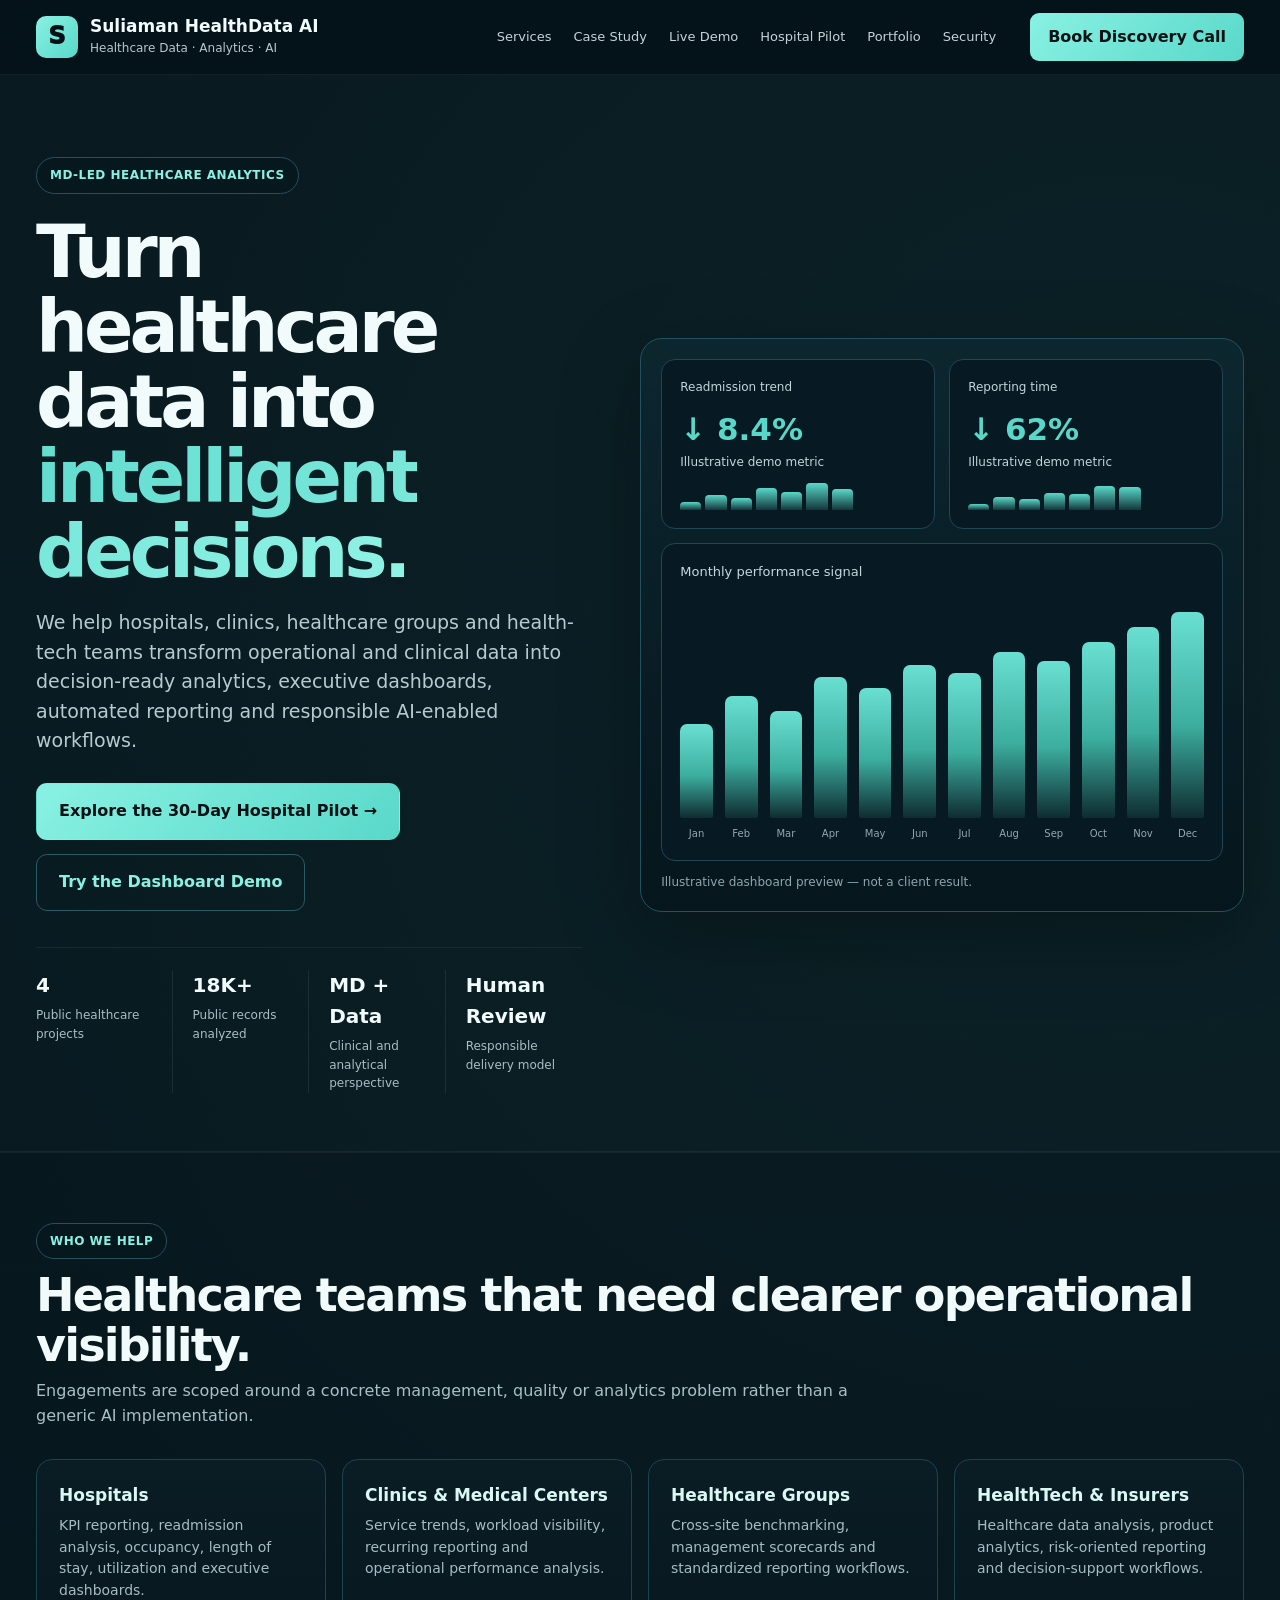
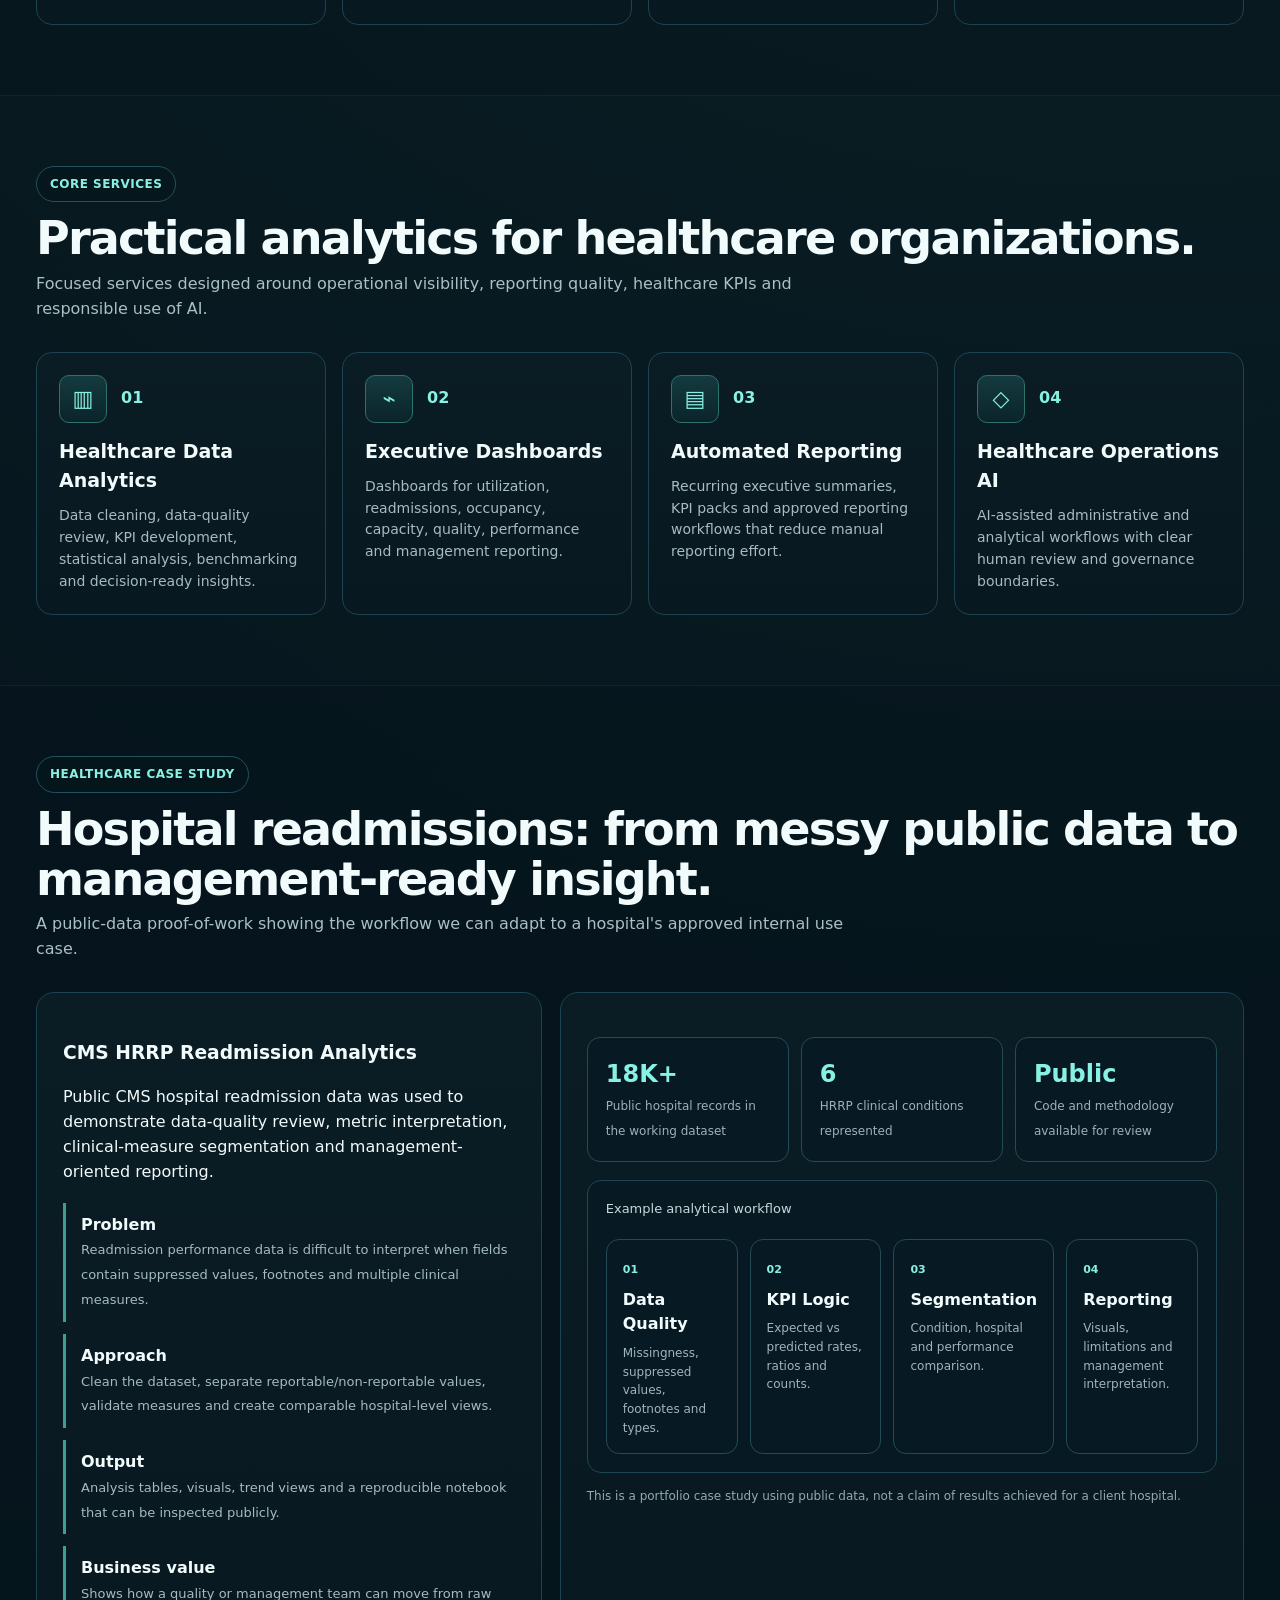
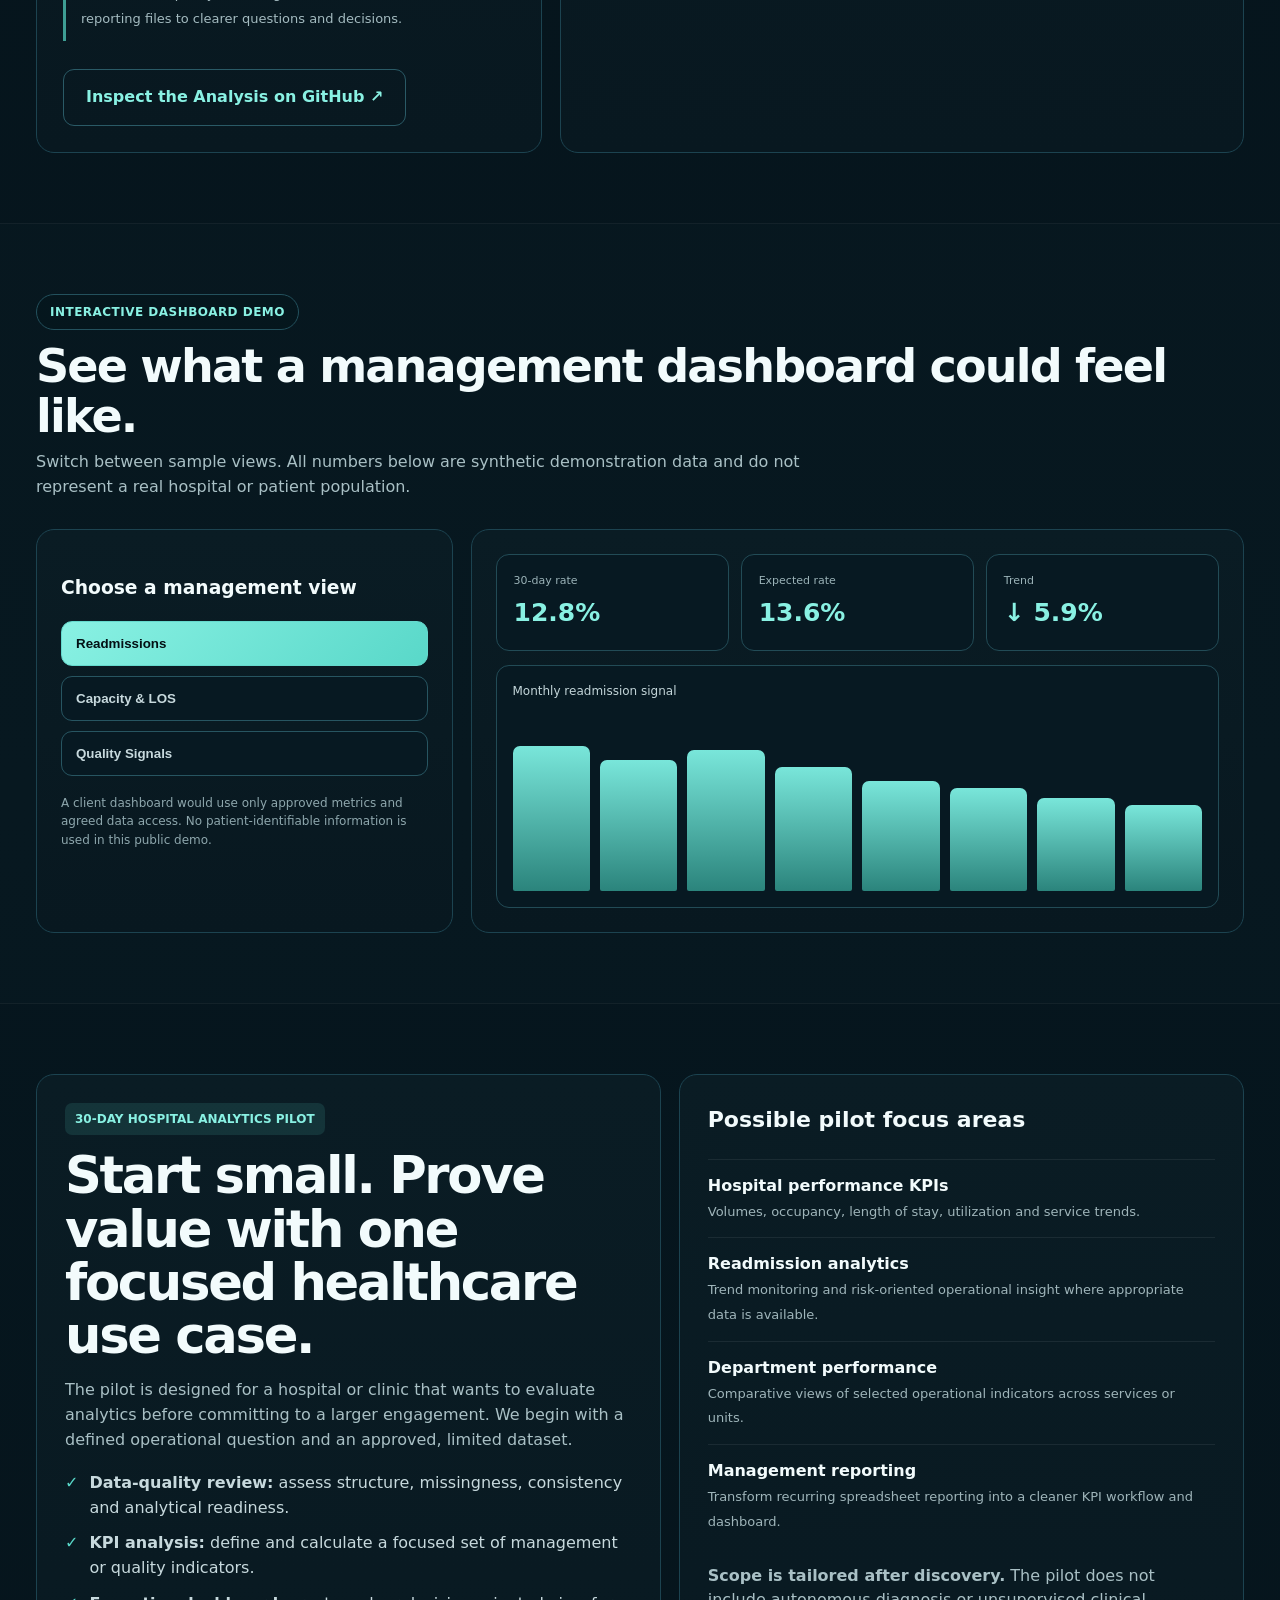
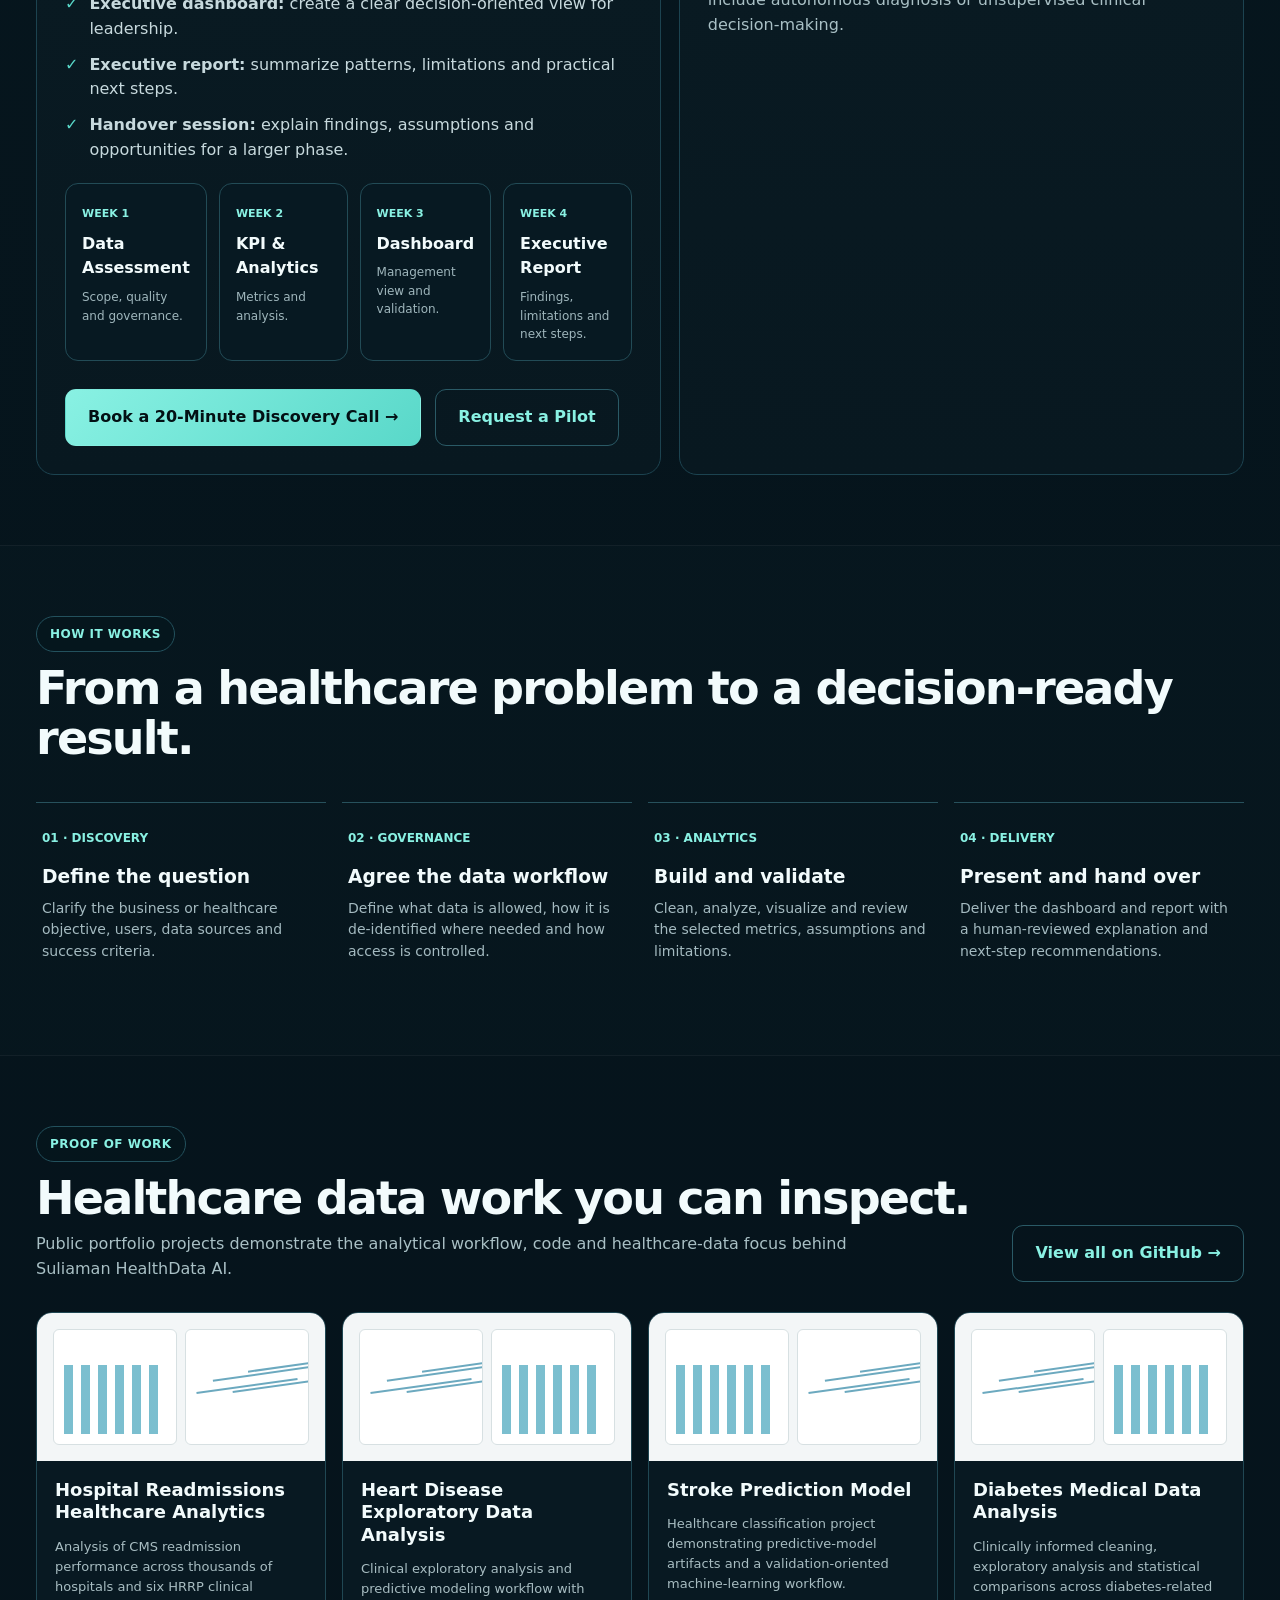
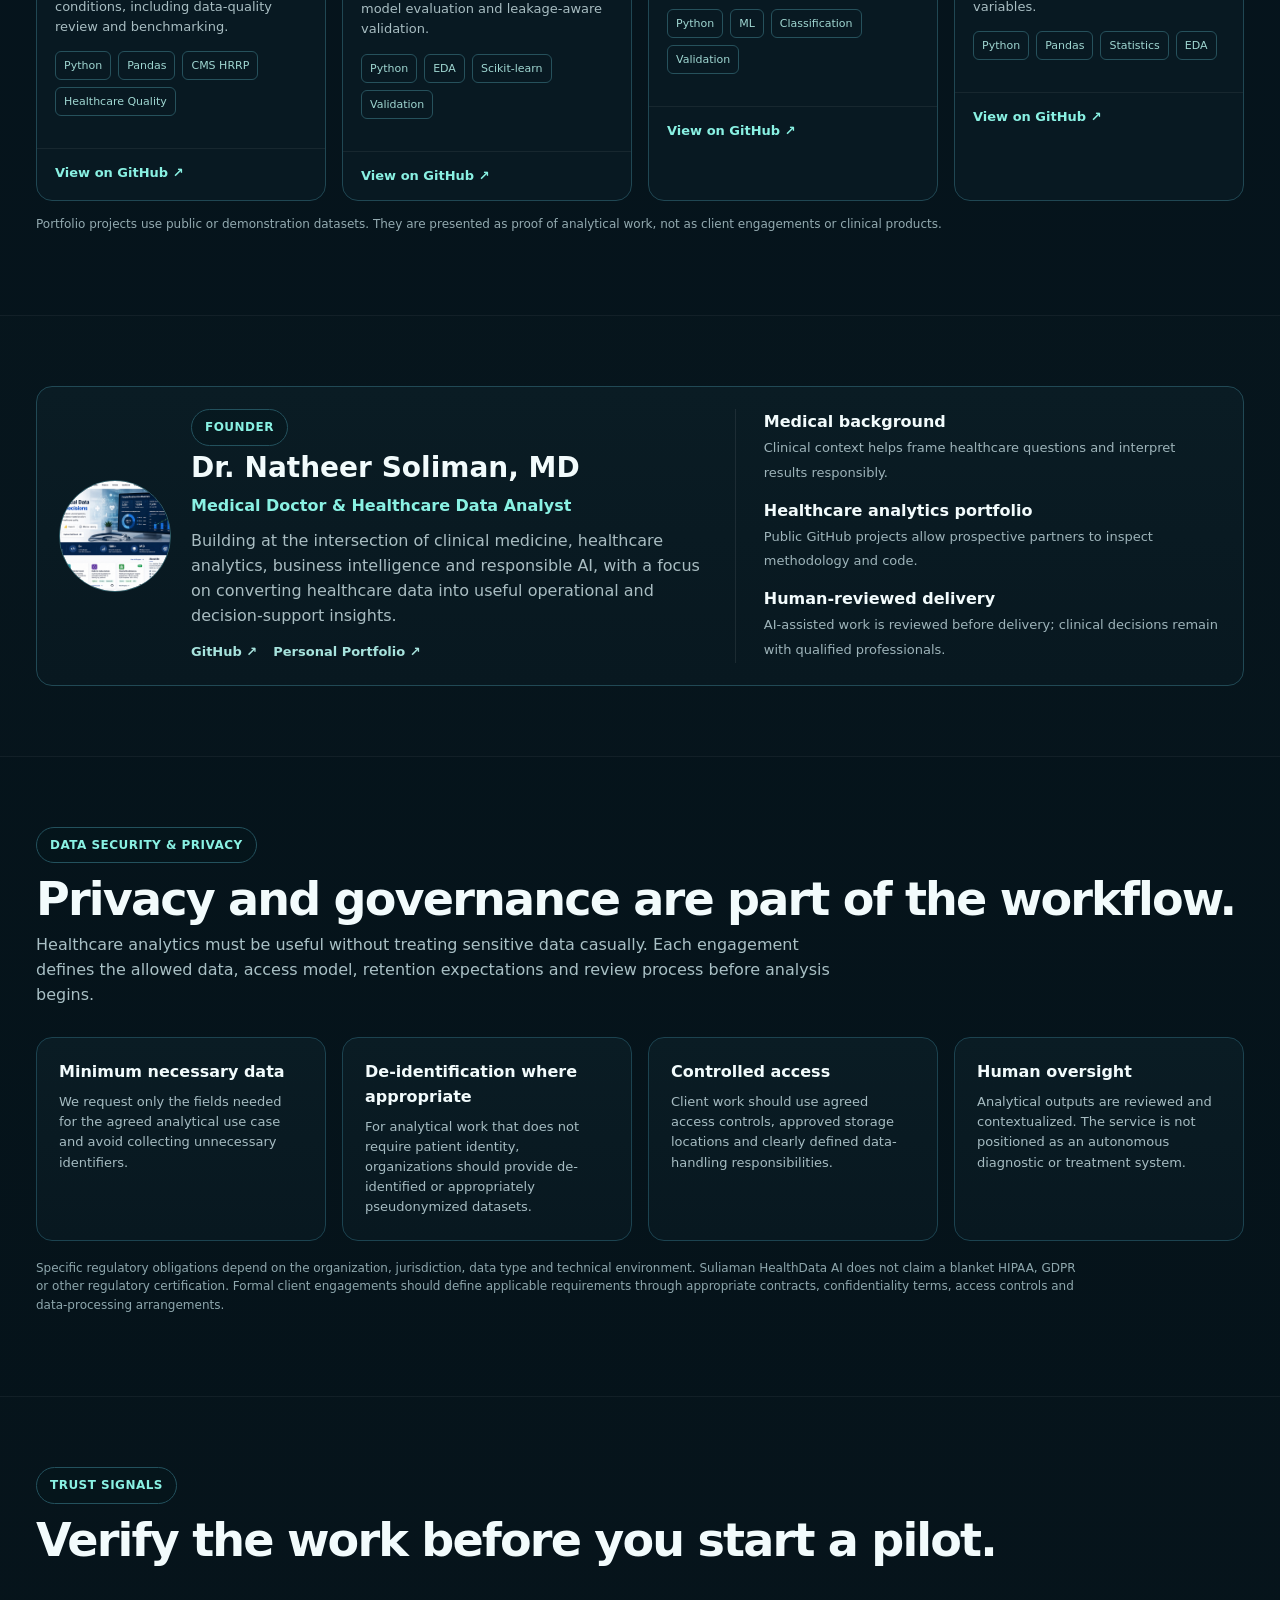
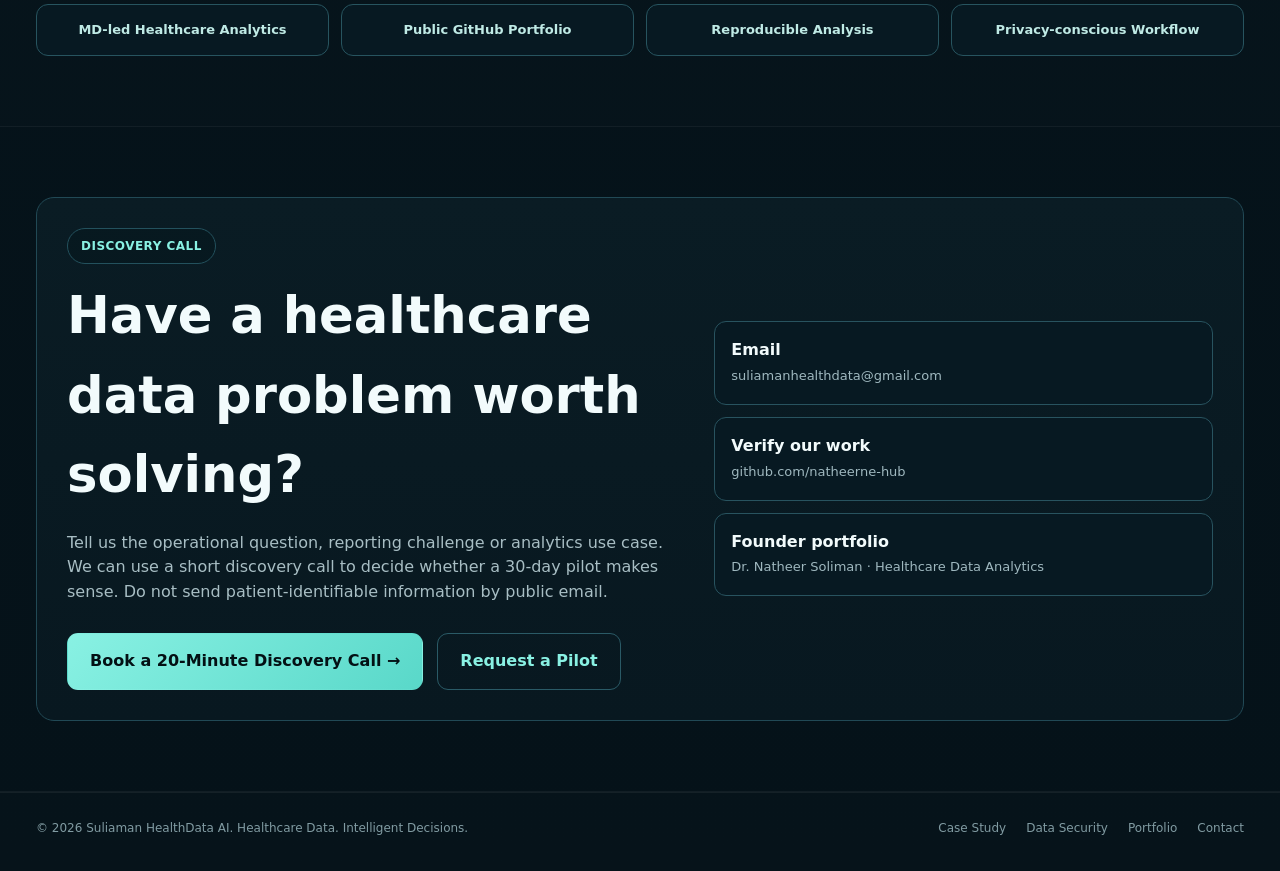
==== commit c16eea63: "Upgrade company website with case study, interactive demo, privacy and stronger conversion flow" ====
--- a/suliaman-healthdata-ai/index.html
+++ b/suliaman-healthdata-ai/index.html
@@ -14,31 +14,49 @@
 <style>
 :root{--bg:#06131a;--panel:#081a22;--panel2:#0a1d25;--text:#f2fbfc;--muted:#9fb8bf;--line:#1c4350;--accent:#59d8c9;--accent2:#89f1e3;--dark:#031014;--max:1480px;--shadow:0 24px 80px rgba(0,0,0,.28)}
 *{box-sizing:border-box}html{scroll-behavior:smooth}body{margin:0;font-family:Inter,ui-sans-serif,system-ui,-apple-system,BlinkMacSystemFont,"Segoe UI",sans-serif;background:radial-gradient(circle at 88% 6%,rgba(75,205,189,.08),transparent 26%),linear-gradient(180deg,#06131a,#071820 45%,#06131a);color:var(--text);line-height:1.55}a{color:inherit;text-decoration:none}.container{width:min(var(--max),calc(100% - 72px));margin:auto}.eyebrow{display:inline-flex;align-items:center;padding:8px 13px;border:1px solid #23515d;border-radius:999px;color:var(--accent2);font-weight:800;font-size:12px;letter-spacing:.04em;text-transform:uppercase;background:rgba(4,23,29,.5)}
-nav{position:sticky;top:0;z-index:20;background:rgba(5,18,25,.9);backdrop-filter:blur(18px);border-bottom:1px solid rgba(255,255,255,.06)}.nav{height:74px;display:flex;align-items:center;gap:28px}.brand{display:flex;align-items:center;gap:12px;margin-right:auto}.brand-mark{width:42px;height:42px;border-radius:10px;background:linear-gradient(135deg,var(--accent2),var(--accent));display:grid;place-items:center;color:#031014;font-size:24px;font-weight:950}.brand-copy strong{display:block;font-size:17px;line-height:1.1}.brand-copy span{display:block;color:#b5c9ce;font-size:12px;margin-top:3px}.nav-links{display:flex;gap:30px;color:#c3d4d8;font-size:14px}.nav-links a:hover{color:var(--accent2)}.nav-cta{margin-left:20px;padding:13px 22px;border-radius:9px;background:linear-gradient(135deg,var(--accent2),var(--accent));color:#021114;font-weight:850}
+nav{position:sticky;top:0;z-index:20;background:rgba(5,18,25,.92);backdrop-filter:blur(18px);border-bottom:1px solid rgba(255,255,255,.06)}.nav{height:74px;display:flex;align-items:center;gap:24px}.brand{display:flex;align-items:center;gap:12px;margin-right:auto}.brand-mark{width:42px;height:42px;border-radius:10px;background:linear-gradient(135deg,var(--accent2),var(--accent));display:grid;place-items:center;color:#031014;font-size:24px;font-weight:950}.brand-copy strong{display:block;font-size:17px;line-height:1.1}.brand-copy span{display:block;color:#b5c9ce;font-size:12px;margin-top:3px}.nav-links{display:flex;gap:22px;color:#c3d4d8;font-size:13px}.nav-links a:hover{color:var(--accent2)}.nav-cta{margin-left:10px;padding:12px 18px;border-radius:9px;background:linear-gradient(135deg,var(--accent2),var(--accent));color:#021114;font-weight:850}
 .hero{padding:82px 0 58px;border-bottom:1px solid rgba(255,255,255,.06)}.hero-grid{display:grid;grid-template-columns:.95fr 1.05fr;gap:58px;align-items:center}.hero h1{font-size:clamp(52px,5.7vw,82px);line-height:1.03;letter-spacing:-.055em;margin:20px 0 18px;max-width:760px}.hero h1 span{background:linear-gradient(90deg,#63ddd0,#8ff2e5);-webkit-background-clip:text;background-clip:text;color:transparent}.lead{font-size:19px;color:#b6cbd0;max-width:720px}.actions{display:flex;gap:14px;flex-wrap:wrap;margin-top:28px}.btn{display:inline-flex;align-items:center;justify-content:center;gap:10px;padding:15px 22px;border-radius:11px;font-weight:850;border:1px solid transparent}.btn.primary{background:linear-gradient(135deg,var(--accent2),var(--accent));color:#031014}.btn.secondary{border-color:#2a5a66;background:transparent;color:var(--accent2)}.quick-stats{display:grid;grid-template-columns:repeat(4,1fr);margin-top:36px;border-top:1px solid rgba(255,255,255,.06);padding-top:22px}.stat{padding:0 20px;border-right:1px solid rgba(255,255,255,.08)}.stat:first-child{padding-left:0}.stat:last-child{border-right:0}.stat strong{display:block;font-size:20px}.stat span{display:block;color:#a8bec4;font-size:12px;margin-top:5px}
-.dashboard{border:1px solid #23515d;border-radius:22px;padding:20px;background:linear-gradient(180deg,rgba(13,39,49,.88),rgba(5,21,28,.95));box-shadow:var(--shadow)}.metric-row{display:grid;grid-template-columns:1fr 1fr;gap:14px}.metric-card,.chart-card{border:1px solid #204653;border-radius:14px;background:#071922;padding:18px}.metric-label{font-size:12px;color:#c3d5d9}.metric-value{font-size:31px;font-weight:900;color:var(--accent);margin-top:9px}.spark{height:34px;margin-top:4px;display:flex;align-items:flex-end;gap:4px}.spark i{display:block;width:9%;border-radius:4px 4px 0 0;background:linear-gradient(180deg,var(--accent),rgba(89,216,201,.15))}.chart-card{margin-top:14px}.chart-title{font-size:13px;color:#c7d8dc}.bars{display:flex;gap:12px;align-items:flex-end;height:210px;margin-top:26px}.bars span{flex:1;min-width:14px;border-radius:7px 7px 2px 2px;background:linear-gradient(180deg,#69dfd2 0%,#3cae9f 55%,rgba(29,79,77,.35) 100%)}.months{display:grid;grid-template-columns:repeat(12,1fr);gap:12px;color:#91aab0;font-size:10px;text-align:center;margin-top:8px}.preview-note{margin-top:12px;color:#8da7ad;font-size:12px}
-.section{padding:70px 0}.section.alt{border-top:1px solid rgba(255,255,255,.05);border-bottom:1px solid rgba(255,255,255,.05);background:rgba(4,18,25,.26)}.section-head{display:flex;align-items:end;justify-content:space-between;gap:30px;margin-bottom:30px}.section-head h2{font-size:clamp(32px,3.6vw,54px);line-height:1.08;letter-spacing:-.04em;margin:12px 0 8px}.section-head p{color:#a9c0c5;max-width:780px;margin:0}.services,.projects,.deliverables,.process{display:grid;grid-template-columns:repeat(4,1fr);gap:16px}.card{border:1px solid var(--line);background:linear-gradient(180deg,#0a1c24,#081820);border-radius:16px;padding:22px}.service{min-height:210px}.service-top{display:flex;gap:14px;align-items:center}.icon{width:48px;height:48px;border-radius:10px;border:1px solid #2d716f;background:linear-gradient(180deg,rgba(63,200,185,.18),rgba(16,77,75,.18));display:grid;place-items:center;color:var(--accent2);font-size:22px}.num{color:var(--accent2);font-weight:900}.card h3{font-size:19px;margin:14px 0 10px}.card p{color:#a6bcc2;font-size:14px;margin:0}
+.dashboard{border:1px solid #23515d;border-radius:22px;padding:20px;background:linear-gradient(180deg,rgba(13,39,49,.88),rgba(5,21,28,.95));box-shadow:var(--shadow)}.metric-row{display:grid;grid-template-columns:1fr 1fr;gap:14px}.metric-card,.chart-card{border:1px solid #204653;border-radius:14px;background:#071922;padding:18px}.metric-label{font-size:12px;color:#c3d5d9}.metric-value{font-size:31px;font-weight:900;color:var(--accent);margin-top:9px}.spark{height:34px;margin-top:4px;display:flex;align-items:flex-end;gap:4px}.spark i{display:block;width:9%;border-radius:4px 4px 0 0;background:linear-gradient(180deg,var(--accent),rgba(89,216,201,.15))}.chart-card{margin-top:14px}.chart-title{font-size:13px;color:#c7d8dc}.bars{display:flex;gap:12px;align-items:flex-end;height:210px;margin-top:26px}.bars span{flex:1;min-width:14px;border-radius:7px 7px 2px 2px;background:linear-gradient(180deg,#69dfd2 0%,#3cae9f 55%,rgba(29,79,77,.35) 100%);transition:height .45s ease}.months{display:grid;grid-template-columns:repeat(12,1fr);gap:12px;color:#91aab0;font-size:10px;text-align:center;margin-top:8px}.preview-note{margin-top:12px;color:#8da7ad;font-size:12px}
+.section{padding:70px 0}.section.alt{border-top:1px solid rgba(255,255,255,.05);border-bottom:1px solid rgba(255,255,255,.05);background:rgba(4,18,25,.26)}.section-head{display:flex;align-items:end;justify-content:space-between;gap:30px;margin-bottom:30px}.section-head h2{font-size:clamp(32px,3.6vw,54px);line-height:1.08;letter-spacing:-.04em;margin:12px 0 8px}.section-head p{color:#a9c0c5;max-width:820px;margin:0}.services,.projects,.deliverables,.process,.audience{display:grid;grid-template-columns:repeat(4,1fr);gap:16px}.card{border:1px solid var(--line);background:linear-gradient(180deg,#0a1c24,#081820);border-radius:16px;padding:22px}.service{min-height:210px}.service-top{display:flex;gap:14px;align-items:center}.icon{width:48px;height:48px;border-radius:10px;border:1px solid #2d716f;background:linear-gradient(180deg,rgba(63,200,185,.18),rgba(16,77,75,.18));display:grid;place-items:center;color:var(--accent2);font-size:22px}.num{color:var(--accent2);font-weight:900}.card h3{font-size:19px;margin:14px 0 10px}.card p{color:#a6bcc2;font-size:14px;margin:0}.audience .card{min-height:145px}.audience strong{display:block;font-size:17px;margin-bottom:7px;color:#d9f7f3}
 .pilot{display:grid;grid-template-columns:1.05fr .95fr;gap:18px}.pilot-main,.pilot-side{border:1px solid var(--line);border-radius:18px;background:linear-gradient(180deg,#0a1c24,#081820);padding:28px}.pilot-main h2{font-size:clamp(34px,4vw,58px);letter-spacing:-.045em;line-height:1.04;margin:14px 0}.pilot-main p,.pilot-side p{color:#a9c0c5}.pilot-tag{display:inline-flex;padding:7px 10px;border-radius:7px;background:rgba(89,216,201,.12);color:var(--accent2);font-weight:800;font-size:12px}.pilot-list{display:grid;gap:11px;margin-top:18px}.pilot-list div{display:flex;gap:11px;align-items:flex-start;color:#c7d9dd}.check{color:var(--accent);font-weight:900}.pilot-side h3{margin-top:0;font-size:22px}.pilot-side .mini{border-top:1px solid rgba(255,255,255,.07);padding:14px 0}.pilot-side .mini strong{display:block}.pilot-side .mini span{color:#9fb5ba;font-size:13px}
+.timeline{display:grid;grid-template-columns:repeat(4,1fr);gap:12px;margin-top:20px}.week{border:1px solid #224b56;border-radius:13px;padding:16px;background:#071922}.week span{font-size:11px;color:var(--accent2);font-weight:900}.week strong{display:block;margin:7px 0}.week p{font-size:12px;color:#9fb6bc;margin:0}
 .step{border-top:1px solid #27515c;padding:22px 6px}.step strong{color:var(--accent2);font-size:12px}.step h3{margin:12px 0 7px}.step p{color:#a4bac0;font-size:14px;margin:0}
+.case{display:grid;grid-template-columns:.85fr 1.15fr;gap:18px}.case-story,.case-proof{border:1px solid var(--line);border-radius:18px;background:linear-gradient(180deg,#0a1c24,#081820);padding:26px}.case-flow{display:grid;gap:12px;margin-top:18px}.case-flow div{border-left:3px solid #3e9e94;padding:10px 0 10px 15px}.case-flow strong{display:block}.case-flow span{font-size:13px;color:#a4bbc0}.case-metrics{display:grid;grid-template-columns:repeat(3,1fr);gap:12px;margin:18px 0}.case-metrics div{background:#071922;border:1px solid #234c57;border-radius:13px;padding:18px}.case-metrics strong{display:block;font-size:24px;color:var(--accent2)}.case-metrics span{font-size:12px;color:#9cb3b8}
+.demo{display:grid;grid-template-columns:.7fr 1.3fr;gap:18px}.demo-controls,.demo-board{border:1px solid var(--line);border-radius:18px;background:linear-gradient(180deg,#0a1c24,#081820);padding:24px}.demo-tabs{display:grid;gap:10px}.demo-tab{width:100%;text-align:left;border:1px solid #275561;background:#071922;color:#c7d9dd;border-radius:11px;padding:14px;cursor:pointer;font-weight:800}.demo-tab.active{border-color:#65d9cd;color:#031014;background:linear-gradient(135deg,var(--accent2),var(--accent))}.demo-kpis{display:grid;grid-template-columns:repeat(3,1fr);gap:12px}.demo-kpi{border:1px solid #224b56;background:#071922;border-radius:13px;padding:17px}.demo-kpi span{display:block;color:#9bb3b8;font-size:11px}.demo-kpi strong{display:block;color:var(--accent2);font-size:25px;margin-top:5px}.demo-chart{margin-top:14px;border:1px solid #224b56;background:#071922;border-radius:13px;padding:16px}.demo-bars{height:190px;display:flex;gap:10px;align-items:flex-end}.demo-bars i{display:block;flex:1;border-radius:7px 7px 2px 2px;background:linear-gradient(180deg,#79e6da,#2b847c);transition:height .45s ease}
 .project{overflow:hidden;border:1px solid #204753;border-radius:16px;background:#081922}.thumb{height:148px;background:#f3f6f7;position:relative;overflow:hidden}.thumb-grid{position:absolute;inset:16px;display:grid;grid-template-columns:1fr 1fr;gap:8px}.mini-chart{border:1px solid #d7e0e2;border-radius:6px;background:#fff;position:relative;overflow:hidden}.mini-chart:before{content:"";position:absolute;left:10px;right:10px;bottom:10px;height:60%;background:repeating-linear-gradient(90deg,#4fa9bf 0 9px,transparent 9px 17px);opacity:.75}.mini-chart.line:before{height:2px;bottom:50%;background:#3b8daa;transform:rotate(-8deg);box-shadow:18px -10px #3b8daa,36px 4px #3b8daa,54px -14px #3b8daa}.project-body{padding:18px}.project h3{font-size:18px;line-height:1.25;margin:0 0 10px}.project p{color:#a8bdc2;font-size:13px;min-height:72px}.tags{display:flex;gap:7px;flex-wrap:wrap;margin:14px 0}.tags span{border:1px solid #26515c;border-radius:6px;padding:5px 8px;color:#9fd6d1;font-size:11px}.project-link{display:block;border-top:1px solid rgba(255,255,255,.06);padding:14px 18px;color:var(--accent2);font-weight:850;font-size:13px}.disclaimer{margin-top:14px;color:#93aab0;font-size:12px}
 .founder{display:grid;grid-template-columns:1.15fr .85fr;gap:18px;border:1px solid #214955;border-radius:16px;background:linear-gradient(180deg,#0a1c24,#081820);padding:22px}.founder-main{display:grid;grid-template-columns:auto 1fr;gap:20px;align-items:center}.avatar{width:112px;height:112px;border-radius:50%;overflow:hidden;border:1px solid #32626d;background:#0b222a}.avatar img{width:100%;height:100%;object-fit:cover}.founder h3{font-size:28px;margin:0}.founder-role{color:var(--accent2);font-weight:700;margin:5px 0 10px}.founder p{color:#a9bdc2;margin:0}.socials{display:flex;gap:16px;flex-wrap:wrap;margin-top:14px}.socials a{color:#a7e3dd;font-size:13px;font-weight:800}.founder-proof{border-left:1px solid rgba(255,255,255,.08);padding-left:28px;display:grid;gap:14px;align-content:center}.proof-item strong{display:block}.proof-item span{color:#9eb4ba;font-size:13px}
-.trust{display:grid;grid-template-columns:repeat(3,1fr);gap:16px}.trust .card strong{display:block;margin-bottom:7px}.trust .card p{font-size:13px}.legal-note{margin-top:18px;color:#8ea7ad;font-size:12px;max-width:1000px}.contact-box{display:grid;grid-template-columns:1fr .8fr;gap:24px;padding:30px;border:1px solid #214955;border-radius:18px;background:linear-gradient(180deg,#0a1c24,#081820)}.contact-box h2{font-size:clamp(34px,4vw,54px);margin:12px 0}.contact-box p{color:#a8bec4}.contact-actions{display:grid;gap:12px;align-content:center}.contact-item{display:block;border:1px solid #28535f;border-radius:12px;padding:16px;background:#071922}.contact-item strong{display:block}.contact-item span{color:#9fb8bf;font-size:13px}footer{border-top:1px solid rgba(255,255,255,.06);padding:26px 0 34px;color:#819ba2;font-size:12px}.footer{display:flex;justify-content:space-between;gap:20px;flex-wrap:wrap}.footer-links{display:flex;gap:20px;flex-wrap:wrap}
-@media(max-width:1100px){.hero-grid,.pilot,.contact-box{grid-template-columns:1fr}.services,.projects,.deliverables,.process{grid-template-columns:repeat(2,1fr)}.founder{grid-template-columns:1fr}.founder-proof{border-left:0;border-top:1px solid rgba(255,255,255,.08);padding:20px 0 0}.trust{grid-template-columns:1fr}.nav-links{display:none}.nav-cta{margin-left:0}.quick-stats{grid-template-columns:repeat(2,1fr);gap:18px}.stat{border-right:0;padding:0}}
-@media(max-width:700px){.container{width:min(100% - 30px,var(--max))}.hero{padding-top:54px}.hero h1{font-size:45px}.services,.projects,.deliverables,.process,.metric-row{grid-template-columns:1fr}.quick-stats{grid-template-columns:1fr 1fr}.bars{height:160px;gap:7px}.months{gap:4px;font-size:8px}.section-head{align-items:flex-start;flex-direction:column}.founder-main{grid-template-columns:1fr}.avatar{width:92px;height:92px}.brand-copy span{display:none}.nav-cta{padding:11px 14px;font-size:13px}}
+.trust{display:grid;grid-template-columns:repeat(4,1fr);gap:16px}.trust .card strong{display:block;margin-bottom:7px}.trust .card p{font-size:13px}.legal-note{margin-top:18px;color:#8ea7ad;font-size:12px;max-width:1050px}.proofbar{display:grid;grid-template-columns:repeat(4,1fr);gap:12px}.proofpill{border:1px solid #27545f;background:#071922;border-radius:12px;padding:15px;text-align:center;color:#bfeae5;font-weight:800;font-size:13px}
+.contact-box{display:grid;grid-template-columns:1fr .8fr;gap:24px;padding:30px;border:1px solid #214955;border-radius:18px;background:linear-gradient(180deg,#0a1c24,#081820)}.contact-box h2{font-size:clamp(34px,4vw,54px);margin:12px 0}.contact-box p{color:#a8bec4}.contact-actions{display:grid;gap:12px;align-content:center}.contact-item{display:block;border:1px solid #28535f;border-radius:12px;padding:16px;background:#071922}.contact-item strong{display:block}.contact-item span{color:#9fb8bf;font-size:13px}footer{border-top:1px solid rgba(255,255,255,.06);padding:26px 0 34px;color:#819ba2;font-size:12px}.footer{display:flex;justify-content:space-between;gap:20px;flex-wrap:wrap}.footer-links{display:flex;gap:20px;flex-wrap:wrap}
+@media(max-width:1100px){.hero-grid,.pilot,.contact-box,.case,.demo{grid-template-columns:1fr}.services,.projects,.deliverables,.process,.audience,.trust{grid-template-columns:repeat(2,1fr)}.timeline{grid-template-columns:repeat(2,1fr)}.founder{grid-template-columns:1fr}.founder-proof{border-left:0;border-top:1px solid rgba(255,255,255,.08);padding:20px 0 0}.nav-links{display:none}.nav-cta{margin-left:0}.quick-stats{grid-template-columns:repeat(2,1fr);gap:18px}.stat{border-right:0;padding:0}.proofbar{grid-template-columns:repeat(2,1fr)}}
+@media(max-width:700px){.container{width:min(100% - 30px,var(--max))}.hero{padding-top:54px}.hero h1{font-size:45px}.services,.projects,.deliverables,.process,.metric-row,.audience,.trust,.timeline,.case-metrics,.demo-kpis,.proofbar{grid-template-columns:1fr}.quick-stats{grid-template-columns:1fr 1fr}.bars{height:160px;gap:7px}.months{gap:4px;font-size:8px}.section-head{align-items:flex-start;flex-direction:column}.founder-main{grid-template-columns:1fr}.avatar{width:92px;height:92px}.brand-copy span{display:none}.nav-cta{padding:11px 14px;font-size:13px}}
 </style>
 </head>
 <body>
-<nav><div class="container nav"><a class="brand" href="#top"><span class="brand-mark">S</span><span class="brand-copy"><strong>Suliaman HealthData AI</strong><span>Healthcare Data · Analytics · AI</span></span></a><div class="nav-links"><a href="#services">Services</a><a href="#pilot">Hospital Pilot</a><a href="#portfolio">Portfolio</a><a href="#founder">About</a><a href="#contact">Contact</a></div><a class="nav-cta" href="#contact">Request a Demo</a></div></nav>
+<nav><div class="container nav"><a class="brand" href="#top"><span class="brand-mark">S</span><span class="brand-copy"><strong>Suliaman HealthData AI</strong><span>Healthcare Data · Analytics · AI</span></span></a><div class="nav-links"><a href="#services">Services</a><a href="#case-study">Case Study</a><a href="#demo">Live Demo</a><a href="#pilot">Hospital Pilot</a><a href="#portfolio">Portfolio</a><a href="#trust">Security</a></div><a class="nav-cta" href="#contact">Book Discovery Call</a></div></nav>
 <main>
-<section class="hero" id="top"><div class="container hero-grid"><div><span class="eyebrow">Healthcare Data · Analytics · AI</span><h1>Turn healthcare data into <span>intelligent decisions.</span></h1><p class="lead">We help hospitals, clinics and healthcare organizations transform operational and clinical data into decision-ready analytics, executive dashboards, automated reporting and responsible AI-enabled workflows.</p><div class="actions"><a class="btn primary" href="#pilot">Explore the Hospital Pilot →</a><a class="btn secondary" href="#portfolio">View Healthcare Data Portfolio ↗</a></div><div class="quick-stats"><div class="stat"><strong>4</strong><span>Public healthcare projects</span></div><div class="stat"><strong>18K+</strong><span>Public records analyzed</span></div><div class="stat"><strong>MD + Data</strong><span>Clinical and analytical perspective</span></div><div class="stat"><strong>Human Review</strong><span>Responsible delivery model</span></div></div></div><div class="dashboard"><div class="metric-row"><div class="metric-card"><div class="metric-label">Readmission trend</div><div class="metric-value">↓ 8.4%</div><div class="metric-label">Illustrative demo metric</div><div class="spark"><i style="height:22%"></i><i style="height:45%"></i><i style="height:34%"></i><i style="height:65%"></i><i style="height:54%"></i><i style="height:80%"></i><i style="height:61%"></i></div></div><div class="metric-card"><div class="metric-label">Reporting time</div><div class="metric-value">↓ 62%</div><div class="metric-label">Illustrative demo metric</div><div class="spark"><i style="height:18%"></i><i style="height:38%"></i><i style="height:31%"></i><i style="height:50%"></i><i style="height:47%"></i><i style="height:70%"></i><i style="height:66%"></i></div></div></div><div class="chart-card"><div class="chart-title">Monthly performance signal</div><div class="bars"><span style="height:45%"></span><span style="height:58%"></span><span style="height:51%"></span><span style="height:67%"></span><span style="height:62%"></span><span style="height:73%"></span><span style="height:69%"></span><span style="height:79%"></span><span style="height:75%"></span><span style="height:84%"></span><span style="height:91%"></span><span style="height:98%"></span></div><div class="months"><span>Jan</span><span>Feb</span><span>Mar</span><span>Apr</span><span>May</span><span>Jun</span><span>Jul</span><span>Aug</span><span>Sep</span><span>Oct</span><span>Nov</span><span>Dec</span></div></div><div class="preview-note">Illustrative dashboard preview — not a client result.</div></div></div></section>
+<section class="hero" id="top"><div class="container hero-grid"><div><span class="eyebrow">MD-led Healthcare Analytics</span><h1>Turn healthcare data into <span>intelligent decisions.</span></h1><p class="lead">We help hospitals, clinics, healthcare groups and health-tech teams transform operational and clinical data into decision-ready analytics, executive dashboards, automated reporting and responsible AI-enabled workflows.</p><div class="actions"><a class="btn primary" href="#pilot">Explore the 30-Day Hospital Pilot →</a><a class="btn secondary" href="#demo">Try the Dashboard Demo</a></div><div class="quick-stats"><div class="stat"><strong>4</strong><span>Public healthcare projects</span></div><div class="stat"><strong>18K+</strong><span>Public records analyzed</span></div><div class="stat"><strong>MD + Data</strong><span>Clinical and analytical perspective</span></div><div class="stat"><strong>Human Review</strong><span>Responsible delivery model</span></div></div></div><div class="dashboard"><div class="metric-row"><div class="metric-card"><div class="metric-label">Readmission trend</div><div class="metric-value">↓ 8.4%</div><div class="metric-label">Illustrative demo metric</div><div class="spark"><i style="height:22%"></i><i style="height:45%"></i><i style="height:34%"></i><i style="height:65%"></i><i style="height:54%"></i><i style="height:80%"></i><i style="height:61%"></i></div></div><div class="metric-card"><div class="metric-label">Reporting time</div><div class="metric-value">↓ 62%</div><div class="metric-label">Illustrative demo metric</div><div class="spark"><i style="height:18%"></i><i style="height:38%"></i><i style="height:31%"></i><i style="height:50%"></i><i style="height:47%"></i><i style="height:70%"></i><i style="height:66%"></i></div></div></div><div class="chart-card"><div class="chart-title">Monthly performance signal</div><div class="bars"><span style="height:45%"></span><span style="height:58%"></span><span style="height:51%"></span><span style="height:67%"></span><span style="height:62%"></span><span style="height:73%"></span><span style="height:69%"></span><span style="height:79%"></span><span style="height:75%"></span><span style="height:84%"></span><span style="height:91%"></span><span style="height:98%"></span></div><div class="months"><span>Jan</span><span>Feb</span><span>Mar</span><span>Apr</span><span>May</span><span>Jun</span><span>Jul</span><span>Aug</span><span>Sep</span><span>Oct</span><span>Nov</span><span>Dec</span></div></div><div class="preview-note">Illustrative dashboard preview — not a client result.</div></div></div></section>
+<section class="section alt" id="who"><div class="container"><div class="section-head"><div><span class="eyebrow">Who We Help</span><h2>Healthcare teams that need clearer operational visibility.</h2><p>Engagements are scoped around a concrete management, quality or analytics problem rather than a generic AI implementation.</p></div></div><div class="audience"><div class="card"><strong>Hospitals</strong><p>KPI reporting, readmission analysis, occupancy, length of stay, utilization and executive dashboards.</p></div><div class="card"><strong>Clinics & Medical Centers</strong><p>Service trends, workload visibility, recurring reporting and operational performance analysis.</p></div><div class="card"><strong>Healthcare Groups</strong><p>Cross-site benchmarking, management scorecards and standardized reporting workflows.</p></div><div class="card"><strong>HealthTech & Insurers</strong><p>Healthcare data analysis, product analytics, risk-oriented reporting and decision-support workflows.</p></div></div></div></section>
 <section class="section" id="services"><div class="container"><div class="section-head"><div><span class="eyebrow">Core Services</span><h2>Practical analytics for healthcare organizations.</h2><p>Focused services designed around operational visibility, reporting quality, healthcare KPIs and responsible use of AI.</p></div></div><div class="services"><article class="card service"><div class="service-top"><span class="icon">▥</span><span class="num">01</span></div><h3>Healthcare Data Analytics</h3><p>Data cleaning, data-quality review, KPI development, statistical analysis, benchmarking and decision-ready insights.</p></article><article class="card service"><div class="service-top"><span class="icon">⌁</span><span class="num">02</span></div><h3>Executive Dashboards</h3><p>Dashboards for utilization, readmissions, occupancy, capacity, quality, performance and management reporting.</p></article><article class="card service"><div class="service-top"><span class="icon">▤</span><span class="num">03</span></div><h3>Automated Reporting</h3><p>Recurring executive summaries, KPI packs and approved reporting workflows that reduce manual reporting effort.</p></article><article class="card service"><div class="service-top"><span class="icon">◇</span><span class="num">04</span></div><h3>Healthcare Operations AI</h3><p>AI-assisted administrative and analytical workflows with clear human review and governance boundaries.</p></article></div></div></section>
-<section class="section alt" id="pilot"><div class="container"><div class="pilot"><div class="pilot-main"><span class="pilot-tag">30-DAY HOSPITAL ANALYTICS PILOT</span><h2>Start small. Prove value with one focused healthcare use case.</h2><p>The pilot is designed for a hospital or clinic that wants to evaluate analytics before committing to a larger engagement. We begin with a defined operational question and an approved, limited dataset.</p><div class="pilot-list"><div><span class="check">✓</span><span><strong>Data-quality review:</strong> assess structure, missingness, consistency and analytical readiness.</span></div><div><span class="check">✓</span><span><strong>KPI analysis:</strong> define and calculate a focused set of management or quality indicators.</span></div><div><span class="check">✓</span><span><strong>Executive dashboard:</strong> create a clear decision-oriented view for leadership.</span></div><div><span class="check">✓</span><span><strong>Executive report:</strong> summarize patterns, limitations and practical next steps.</span></div><div><span class="check">✓</span><span><strong>Handover session:</strong> explain findings, assumptions and opportunities for a larger phase.</span></div></div><div class="actions"><a class="btn primary" href="mailto:suliamanhealthdata@gmail.com?subject=30-Day%20Hospital%20Analytics%20Pilot">Discuss a Hospital Pilot →</a></div></div><aside class="pilot-side"><h3>Possible pilot focus areas</h3><div class="mini"><strong>Hospital performance KPIs</strong><span>Volumes, occupancy, length of stay, utilization and service trends.</span></div><div class="mini"><strong>Readmission analytics</strong><span>Trend monitoring and risk-oriented operational insight where appropriate data is available.</span></div><div class="mini"><strong>Department performance</strong><span>Comparative views of selected operational indicators across services or units.</span></div><div class="mini"><strong>Management reporting</strong><span>Transform recurring spreadsheet reporting into a cleaner KPI workflow and dashboard.</span></div><p><strong>Scope is tailored after discovery.</strong> The pilot does not include autonomous diagnosis or unsupervised clinical decision-making.</p></aside></div></div></section>
+<section class="section alt" id="case-study"><div class="container"><div class="section-head"><div><span class="eyebrow">Healthcare Case Study</span><h2>Hospital readmissions: from messy public data to management-ready insight.</h2><p>A public-data proof-of-work showing the workflow we can adapt to a hospital's approved internal use case.</p></div></div><div class="case"><div class="case-story"><h3>CMS HRRP Readmission Analytics</h3><p>Public CMS hospital readmission data was used to demonstrate data-quality review, metric interpretation, clinical-measure segmentation and management-oriented reporting.</p><div class="case-flow"><div><strong>Problem</strong><span>Readmission performance data is difficult to interpret when fields contain suppressed values, footnotes and multiple clinical measures.</span></div><div><strong>Approach</strong><span>Clean the dataset, separate reportable/non-reportable values, validate measures and create comparable hospital-level views.</span></div><div><strong>Output</strong><span>Analysis tables, visuals, trend views and a reproducible notebook that can be inspected publicly.</span></div><div><strong>Business value</strong><span>Shows how a quality or management team can move from raw reporting files to clearer questions and decisions.</span></div></div><div class="actions"><a class="btn secondary" href="https://github.com/natheerne-hub/Hospital-Readmissions-Healthcare-Analytics" target="_blank" rel="noreferrer">Inspect the Analysis on GitHub ↗</a></div></div><div class="case-proof"><div class="case-metrics"><div><strong>18K+</strong><span>Public hospital records in the working dataset</span></div><div><strong>6</strong><span>HRRP clinical conditions represented</span></div><div><strong>Public</strong><span>Code and methodology available for review</span></div></div><div class="chart-card"><div class="chart-title">Example analytical workflow</div><div class="timeline"><div class="week"><span>01</span><strong>Data Quality</strong><p>Missingness, suppressed values, footnotes and types.</p></div><div class="week"><span>02</span><strong>KPI Logic</strong><p>Expected vs predicted rates, ratios and counts.</p></div><div class="week"><span>03</span><strong>Segmentation</strong><p>Condition, hospital and performance comparison.</p></div><div class="week"><span>04</span><strong>Reporting</strong><p>Visuals, limitations and management interpretation.</p></div></div></div><p class="disclaimer">This is a portfolio case study using public data, not a claim of results achieved for a client hospital.</p></div></div></div></section>
+<section class="section" id="demo"><div class="container"><div class="section-head"><div><span class="eyebrow">Interactive Dashboard Demo</span><h2>See what a management dashboard could feel like.</h2><p>Switch between sample views. All numbers below are synthetic demonstration data and do not represent a real hospital or patient population.</p></div></div><div class="demo"><div class="demo-controls"><h3>Choose a management view</h3><div class="demo-tabs"><button class="demo-tab active" data-demo="readmissions">Readmissions</button><button class="demo-tab" data-demo="capacity">Capacity & LOS</button><button class="demo-tab" data-demo="quality">Quality Signals</button></div><p class="legal-note">A client dashboard would use only approved metrics and agreed data access. No patient-identifiable information is used in this public demo.</p></div><div class="demo-board"><div class="demo-kpis"><div class="demo-kpi"><span id="kpi1-label">30-day rate</span><strong id="kpi1">12.8%</strong></div><div class="demo-kpi"><span id="kpi2-label">Expected rate</span><strong id="kpi2">13.6%</strong></div><div class="demo-kpi"><span id="kpi3-label">Trend</span><strong id="kpi3">↓ 5.9%</strong></div></div><div class="demo-chart"><div class="metric-label" id="demo-chart-title">Monthly readmission signal</div><div class="demo-bars" id="demo-bars"><i style="height:76%"></i><i style="height:69%"></i><i style="height:74%"></i><i style="height:65%"></i><i style="height:58%"></i><i style="height:54%"></i><i style="height:49%"></i><i style="height:45%"></i></div></div></div></div></div></section>
+<section class="section alt" id="pilot"><div class="container"><div class="pilot"><div class="pilot-main"><span class="pilot-tag">30-DAY HOSPITAL ANALYTICS PILOT</span><h2>Start small. Prove value with one focused healthcare use case.</h2><p>The pilot is designed for a hospital or clinic that wants to evaluate analytics before committing to a larger engagement. We begin with a defined operational question and an approved, limited dataset.</p><div class="pilot-list"><div><span class="check">✓</span><span><strong>Data-quality review:</strong> assess structure, missingness, consistency and analytical readiness.</span></div><div><span class="check">✓</span><span><strong>KPI analysis:</strong> define and calculate a focused set of management or quality indicators.</span></div><div><span class="check">✓</span><span><strong>Executive dashboard:</strong> create a clear decision-oriented view for leadership.</span></div><div><span class="check">✓</span><span><strong>Executive report:</strong> summarize patterns, limitations and practical next steps.</span></div><div><span class="check">✓</span><span><strong>Handover session:</strong> explain findings, assumptions and opportunities for a larger phase.</span></div></div><div class="timeline"><div class="week"><span>WEEK 1</span><strong>Data Assessment</strong><p>Scope, quality and governance.</p></div><div class="week"><span>WEEK 2</span><strong>KPI & Analytics</strong><p>Metrics and analysis.</p></div><div class="week"><span>WEEK 3</span><strong>Dashboard</strong><p>Management view and validation.</p></div><div class="week"><span>WEEK 4</span><strong>Executive Report</strong><p>Findings, limitations and next steps.</p></div></div><div class="actions"><a class="btn primary" href="mailto:suliamanhealthdata@gmail.com?subject=20-Minute%20Discovery%20Call%20-%20Hospital%20Analytics%20Pilot&body=Hello%20Suliaman%20HealthData%20AI%2C%0A%0AWe%20would%20like%20to%20discuss%20a%20healthcare%20analytics%20use%20case.%0A%0AOrganization%3A%0AUse%20case%3A%0APreferred%20meeting%20time%3A%0A">Book a 20-Minute Discovery Call →</a><a class="btn secondary" href="mailto:suliamanhealthdata@gmail.com?subject=Request%20a%2030-Day%20Hospital%20Analytics%20Pilot">Request a Pilot</a></div></div><aside class="pilot-side"><h3>Possible pilot focus areas</h3><div class="mini"><strong>Hospital performance KPIs</strong><span>Volumes, occupancy, length of stay, utilization and service trends.</span></div><div class="mini"><strong>Readmission analytics</strong><span>Trend monitoring and risk-oriented operational insight where appropriate data is available.</span></div><div class="mini"><strong>Department performance</strong><span>Comparative views of selected operational indicators across services or units.</span></div><div class="mini"><strong>Management reporting</strong><span>Transform recurring spreadsheet reporting into a cleaner KPI workflow and dashboard.</span></div><p><strong>Scope is tailored after discovery.</strong> The pilot does not include autonomous diagnosis or unsupervised clinical decision-making.</p></aside></div></div></section>
 <section class="section" id="how"><div class="container"><div class="section-head"><div><span class="eyebrow">How It Works</span><h2>From a healthcare problem to a decision-ready result.</h2></div></div><div class="process"><div class="step"><strong>01 · DISCOVERY</strong><h3>Define the question</h3><p>Clarify the business or healthcare objective, users, data sources and success criteria.</p></div><div class="step"><strong>02 · GOVERNANCE</strong><h3>Agree the data workflow</h3><p>Define what data is allowed, how it is de-identified where needed and how access is controlled.</p></div><div class="step"><strong>03 · ANALYTICS</strong><h3>Build and validate</h3><p>Clean, analyze, visualize and review the selected metrics, assumptions and limitations.</p></div><div class="step"><strong>04 · DELIVERY</strong><h3>Present and hand over</h3><p>Deliver the dashboard and report with a human-reviewed explanation and next-step recommendations.</p></div></div></div></section>
 <section class="section alt" id="portfolio"><div class="container"><div class="section-head"><div><span class="eyebrow">Proof of Work</span><h2>Healthcare data work you can inspect.</h2><p>Public portfolio projects demonstrate the analytical workflow, code and healthcare-data focus behind Suliaman HealthData AI.</p></div><a class="btn secondary" href="https://github.com/natheerne-hub" target="_blank" rel="noreferrer">View all on GitHub →</a></div><div class="projects"><article class="project"><div class="thumb"><div class="thumb-grid"><div class="mini-chart"></div><div class="mini-chart line"></div></div></div><div class="project-body"><h3>Hospital Readmissions Healthcare Analytics</h3><p>Analysis of CMS readmission performance across thousands of hospitals and six HRRP clinical conditions, including data-quality review and benchmarking.</p><div class="tags"><span>Python</span><span>Pandas</span><span>CMS HRRP</span><span>Healthcare Quality</span></div></div><a class="project-link" href="https://github.com/natheerne-hub/Hospital-Readmissions-Healthcare-Analytics" target="_blank" rel="noreferrer">View on GitHub ↗</a></article><article class="project"><div class="thumb"><div class="thumb-grid"><div class="mini-chart line"></div><div class="mini-chart"></div></div></div><div class="project-body"><h3>Heart Disease Exploratory Data Analysis</h3><p>Clinical exploratory analysis and predictive modeling workflow with model evaluation and leakage-aware validation.</p><div class="tags"><span>Python</span><span>EDA</span><span>Scikit-learn</span><span>Validation</span></div></div><a class="project-link" href="https://github.com/natheerne-hub/Heart-Disease-Exploratory-Data-Analysis" target="_blank" rel="noreferrer">View on GitHub ↗</a></article><article class="project"><div class="thumb"><div class="thumb-grid"><div class="mini-chart"></div><div class="mini-chart line"></div></div></div><div class="project-body"><h3>Stroke Prediction Model</h3><p>Healthcare classification project demonstrating predictive-model artifacts and a validation-oriented machine-learning workflow.</p><div class="tags"><span>Python</span><span>ML</span><span>Classification</span><span>Validation</span></div></div><a class="project-link" href="https://github.com/natheerne-hub/stroke-prediction-model" target="_blank" rel="noreferrer">View on GitHub ↗</a></article><article class="project"><div class="thumb"><div class="thumb-grid"><div class="mini-chart line"></div><div class="mini-chart"></div></div></div><div class="project-body"><h3>Diabetes Medical Data Analysis</h3><p>Clinically informed cleaning, exploratory analysis and statistical comparisons across diabetes-related variables.</p><div class="tags"><span>Python</span><span>Pandas</span><span>Statistics</span><span>EDA</span></div></div><a class="project-link" href="https://github.com/natheerne-hub/medical-data-for-diabetes" target="_blank" rel="noreferrer">View on GitHub ↗</a></article></div><p class="disclaimer">Portfolio projects use public or demonstration datasets. They are presented as proof of analytical work, not as client engagements or clinical products.</p></div></section>
 <section class="section" id="founder"><div class="container"><div class="founder"><div class="founder-main"><div class="avatar"><img src="../IMG_5865.jpeg" alt="Dr. Natheer Soliman"></div><div><span class="eyebrow">Founder</span><h3>Dr. Natheer Soliman, MD</h3><div class="founder-role">Medical Doctor & Healthcare Data Analyst</div><p>Building at the intersection of clinical medicine, healthcare analytics, business intelligence and responsible AI, with a focus on converting healthcare data into useful operational and decision-support insights.</p><div class="socials"><a href="https://github.com/natheerne-hub" target="_blank" rel="noreferrer">GitHub ↗</a><a href="https://natheerne-hub.github.io/natheersoliman.github.io/" target="_blank" rel="noreferrer">Personal Portfolio ↗</a></div></div></div><div class="founder-proof"><div class="proof-item"><strong>Medical background</strong><span>Clinical context helps frame healthcare questions and interpret results responsibly.</span></div><div class="proof-item"><strong>Healthcare analytics portfolio</strong><span>Public GitHub projects allow prospective partners to inspect methodology and code.</span></div><div class="proof-item"><strong>Human-reviewed delivery</strong><span>AI-assisted work is reviewed before delivery; clinical decisions remain with qualified professionals.</span></div></div></div></div></section>
-<section class="section alt" id="trust"><div class="container"><div class="section-head"><div><span class="eyebrow">Data Responsibility</span><h2>Privacy and governance are part of the workflow.</h2><p>Healthcare analytics must be useful without treating sensitive data casually. Each engagement should define the allowed data, access model and review process before analysis begins.</p></div></div><div class="trust"><div class="card"><strong>Minimum necessary data</strong><p>We request only the fields needed for the agreed analytical use case and avoid collecting unnecessary identifiers.</p></div><div class="card"><strong>De-identification where appropriate</strong><p>For analytical work that does not require patient identity, organizations should provide de-identified or appropriately pseudonymized datasets.</p></div><div class="card"><strong>Human oversight</strong><p>Analytical outputs are reviewed and contextualized. The service is not positioned as an autonomous diagnostic or treatment system.</p></div></div><p class="legal-note">Specific regulatory obligations depend on the organization, jurisdiction, data type and technical environment. Formal client engagements should use appropriate contracts, confidentiality terms, access controls and data-processing arrangements.</p></div></section>
-<section class="section" id="contact"><div class="container"><div class="contact-box"><div><span class="eyebrow">Contact</span><h2>Have a healthcare data problem worth solving?</h2><p>Tell us the operational question, current reporting challenge or analytics use case. Do not send patient-identifiable information by public email.</p><div class="actions"><a class="btn primary" href="mailto:suliamanhealthdata@gmail.com?subject=Healthcare%20Analytics%20Inquiry">Start a conversation →</a></div></div><div class="contact-actions"><a class="contact-item" href="mailto:suliamanhealthdata@gmail.com"><strong>Email</strong><span>suliamanhealthdata@gmail.com</span></a><a class="contact-item" href="https://github.com/natheerne-hub" target="_blank" rel="noreferrer"><strong>Verify our work</strong><span>github.com/natheerne-hub</span></a><a class="contact-item" href="https://natheerne-hub.github.io/natheersoliman.github.io/" target="_blank" rel="noreferrer"><strong>Founder portfolio</strong><span>Dr. Natheer Soliman · Healthcare Data Analytics</span></a></div></div></div></section>
+<section class="section alt" id="trust"><div class="container"><div class="section-head"><div><span class="eyebrow">Data Security & Privacy</span><h2>Privacy and governance are part of the workflow.</h2><p>Healthcare analytics must be useful without treating sensitive data casually. Each engagement defines the allowed data, access model, retention expectations and review process before analysis begins.</p></div></div><div class="trust"><div class="card"><strong>Minimum necessary data</strong><p>We request only the fields needed for the agreed analytical use case and avoid collecting unnecessary identifiers.</p></div><div class="card"><strong>De-identification where appropriate</strong><p>For analytical work that does not require patient identity, organizations should provide de-identified or appropriately pseudonymized datasets.</p></div><div class="card"><strong>Controlled access</strong><p>Client work should use agreed access controls, approved storage locations and clearly defined data-handling responsibilities.</p></div><div class="card"><strong>Human oversight</strong><p>Analytical outputs are reviewed and contextualized. The service is not positioned as an autonomous diagnostic or treatment system.</p></div></div><p class="legal-note">Specific regulatory obligations depend on the organization, jurisdiction, data type and technical environment. Suliaman HealthData AI does not claim a blanket HIPAA, GDPR or other regulatory certification. Formal client engagements should define applicable requirements through appropriate contracts, confidentiality terms, access controls and data-processing arrangements.</p></div></section>
+<section class="section" id="proof"><div class="container"><div class="section-head"><div><span class="eyebrow">Trust Signals</span><h2>Verify the work before you start a pilot.</h2></div></div><div class="proofbar"><div class="proofpill">MD-led Healthcare Analytics</div><div class="proofpill">Public GitHub Portfolio</div><div class="proofpill">Reproducible Analysis</div><div class="proofpill">Privacy-conscious Workflow</div></div></div></section>
+<section class="section alt" id="contact"><div class="container"><div class="contact-box"><div><span class="eyebrow">Discovery Call</span><h2>Have a healthcare data problem worth solving?</h2><p>Tell us the operational question, reporting challenge or analytics use case. We can use a short discovery call to decide whether a 30-day pilot makes sense. Do not send patient-identifiable information by public email.</p><div class="actions"><a class="btn primary" href="mailto:suliamanhealthdata@gmail.com?subject=20-Minute%20Healthcare%20Analytics%20Discovery%20Call&body=Hello%20Suliaman%20HealthData%20AI%2C%0A%0AOrganization%3A%0AHealthcare%20analytics%20challenge%3A%0APreferred%20meeting%20time%3A%0A">Book a 20-Minute Discovery Call →</a><a class="btn secondary" href="mailto:suliamanhealthdata@gmail.com?subject=Request%20a%2030-Day%20Hospital%20Analytics%20Pilot">Request a Pilot</a></div></div><div class="contact-actions"><a class="contact-item" href="mailto:suliamanhealthdata@gmail.com"><strong>Email</strong><span>suliamanhealthdata@gmail.com</span></a><a class="contact-item" href="https://github.com/natheerne-hub" target="_blank" rel="noreferrer"><strong>Verify our work</strong><span>github.com/natheerne-hub</span></a><a class="contact-item" href="https://natheerne-hub.github.io/natheersoliman.github.io/" target="_blank" rel="noreferrer"><strong>Founder portfolio</strong><span>Dr. Natheer Soliman · Healthcare Data Analytics</span></a></div></div></div></section>
 </main>
-<footer><div class="container footer"><span>© 2026 Suliaman HealthData AI. Healthcare Data. Intelligent Decisions.</span><div class="footer-links"><a href="#trust">Data Responsibility</a><a href="#portfolio">Portfolio</a><a href="#contact">Contact</a></div></div></footer>
+<footer><div class="container footer"><span>© 2026 Suliaman HealthData AI. Healthcare Data. Intelligent Decisions.</span><div class="footer-links"><a href="#case-study">Case Study</a><a href="#trust">Data Security</a><a href="#portfolio">Portfolio</a><a href="#contact">Contact</a></div></div></footer>
+<script>
+const demoData={
+readmissions:{labels:['30-day rate','Expected rate','Trend'],values:['12.8%','13.6%','↓ 5.9%'],title:'Monthly readmission signal',bars:[76,69,74,65,58,54,49,45]},
+capacity:{labels:['Occupancy','Avg. LOS','Bed turnover'],values:['78%','4.2 d','5.8x'],title:'Capacity & length-of-stay signal',bars:[54,63,72,81,76,69,74,78]},
+quality:{labels:['On-time review','Data completeness','Open flags'],values:['94%','97.2%','8'],title:'Quality monitoring signal',bars:[62,67,71,76,80,83,88,92]}
+};
+const tabs=document.querySelectorAll('.demo-tab');
+const bars=[...document.querySelectorAll('#demo-bars i')];
+tabs.forEach(btn=>btn.addEventListener('click',()=>{tabs.forEach(x=>x.classList.remove('active'));btn.classList.add('active');const d=demoData[btn.dataset.demo];document.getElementById('kpi1-label').textContent=d.labels[0];document.getElementById('kpi2-label').textContent=d.labels[1];document.getElementById('kpi3-label').textContent=d.labels[2];document.getElementById('kpi1').textContent=d.values[0];document.getElementById('kpi2').textContent=d.values[1];document.getElementById('kpi3').textContent=d.values[2];document.getElementById('demo-chart-title').textContent=d.title;bars.forEach((b,i)=>b.style.height=d.bars[i]+'%');}));
+</script>
 </body>
 </html>
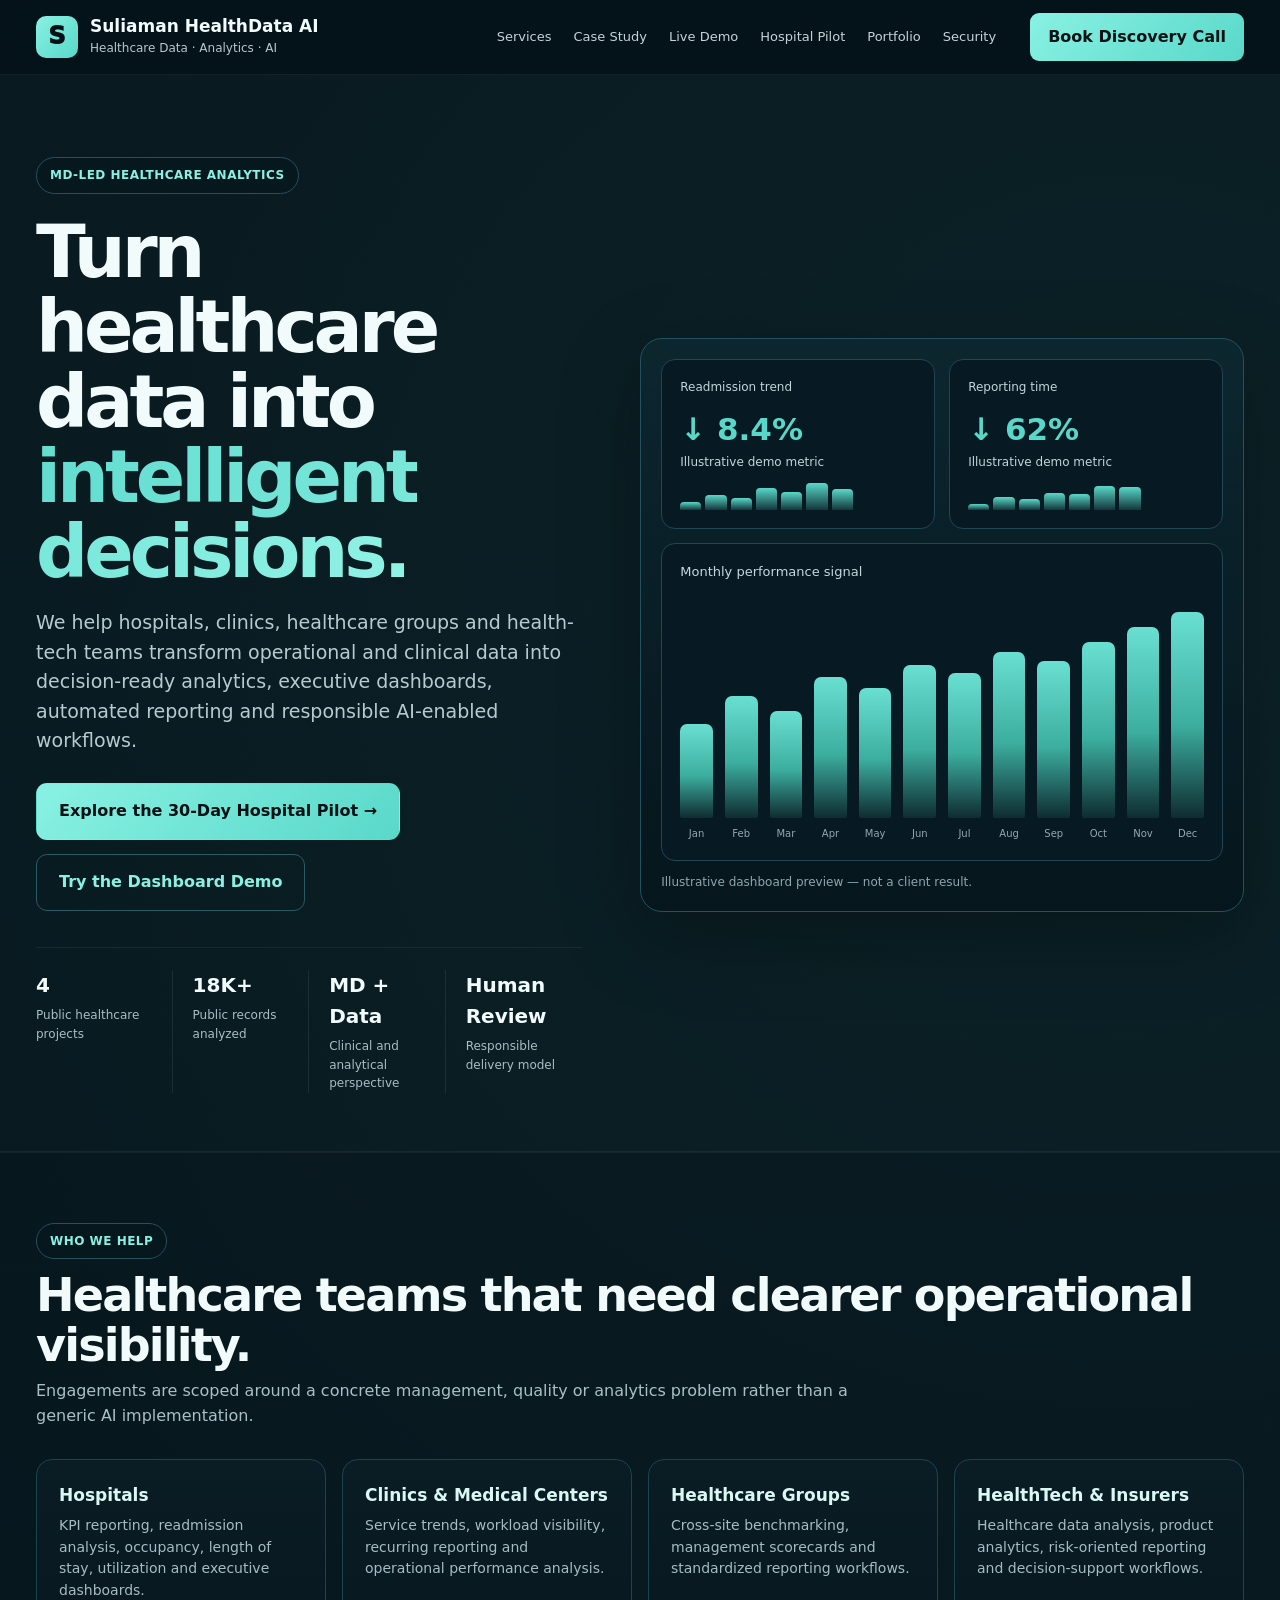
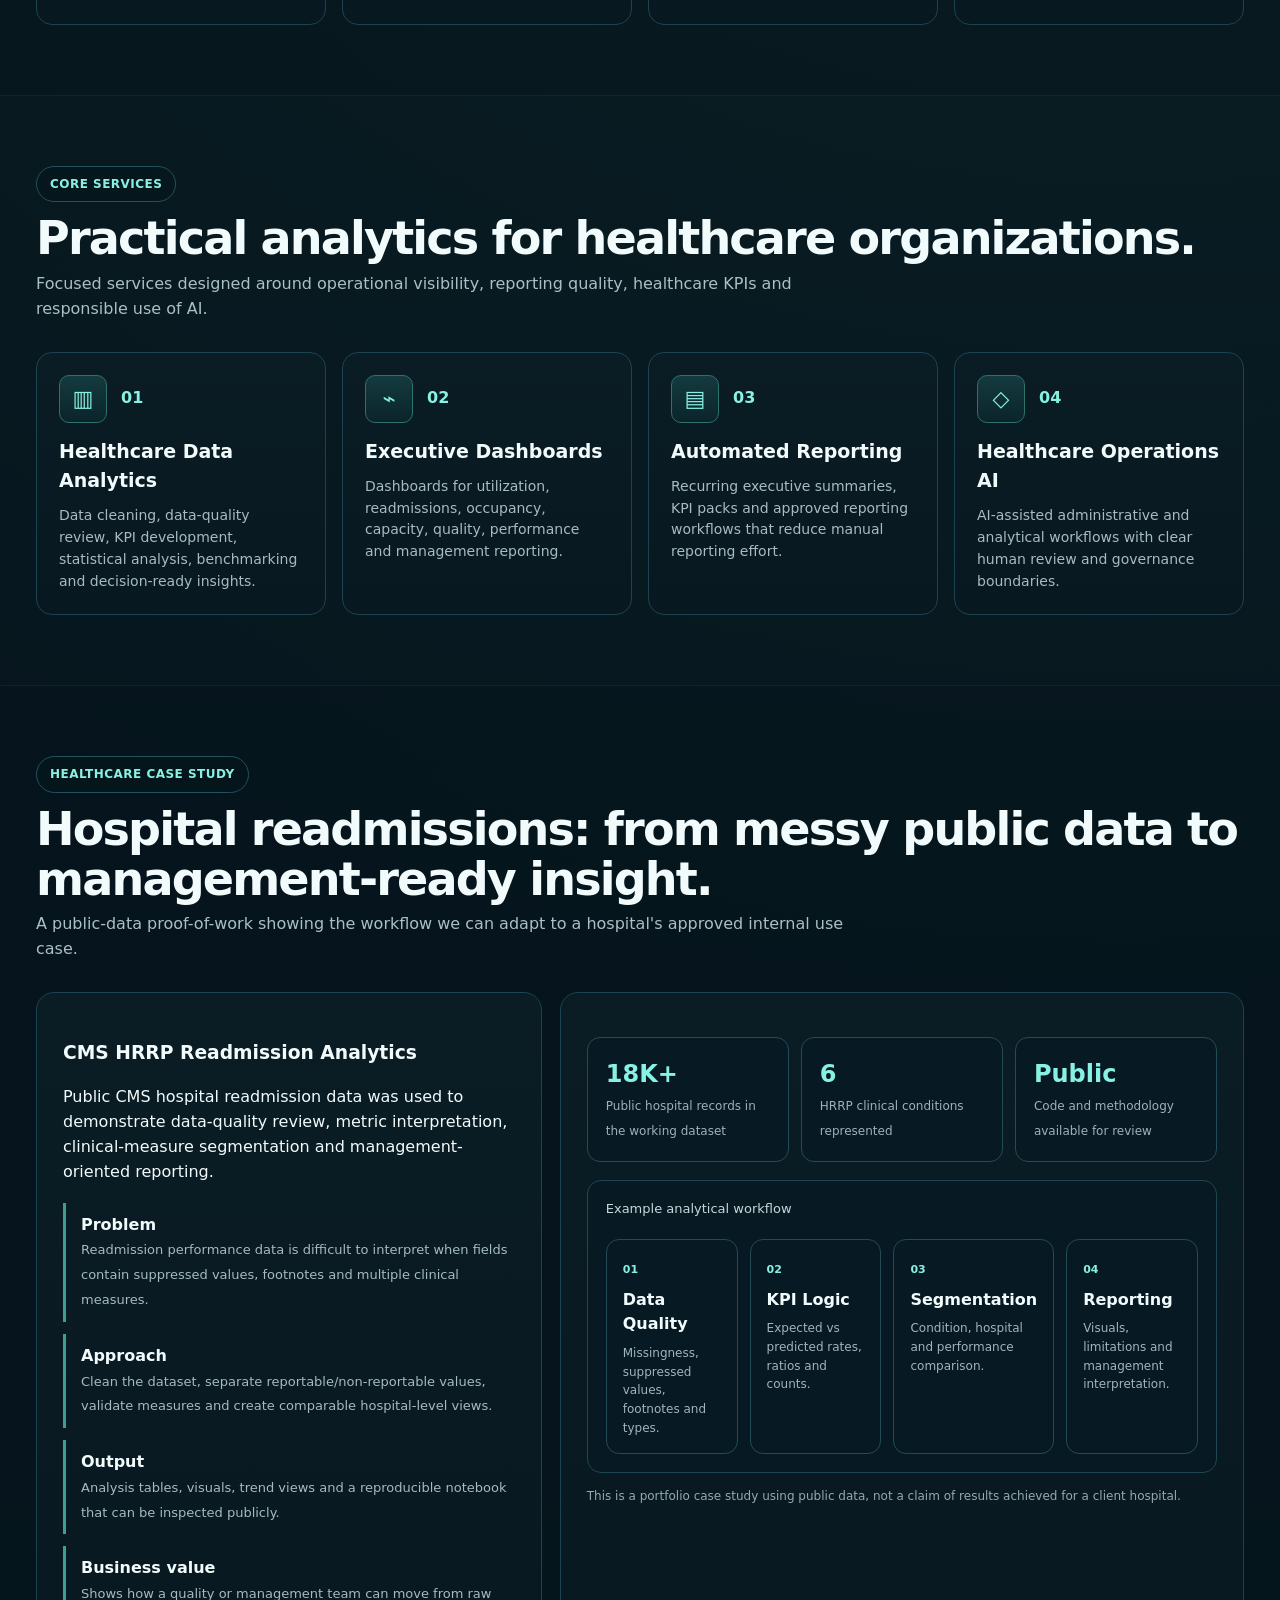
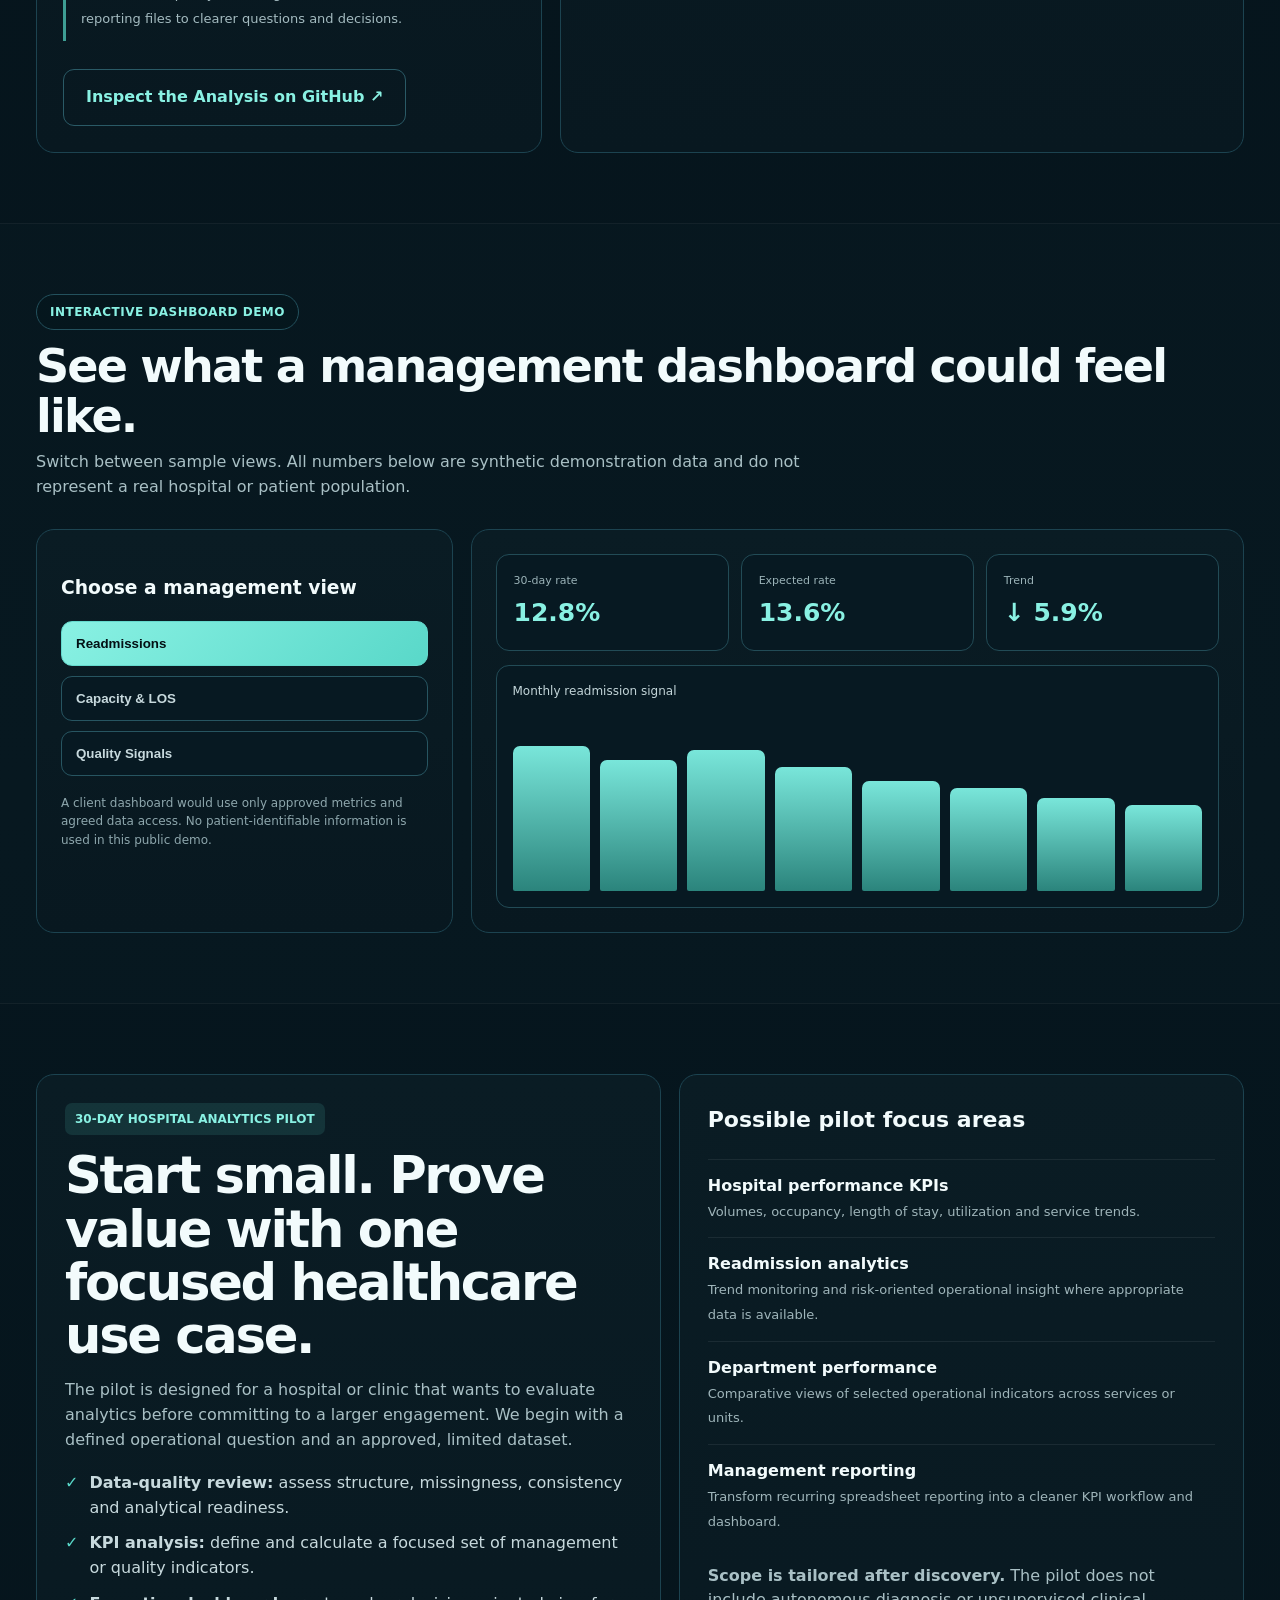
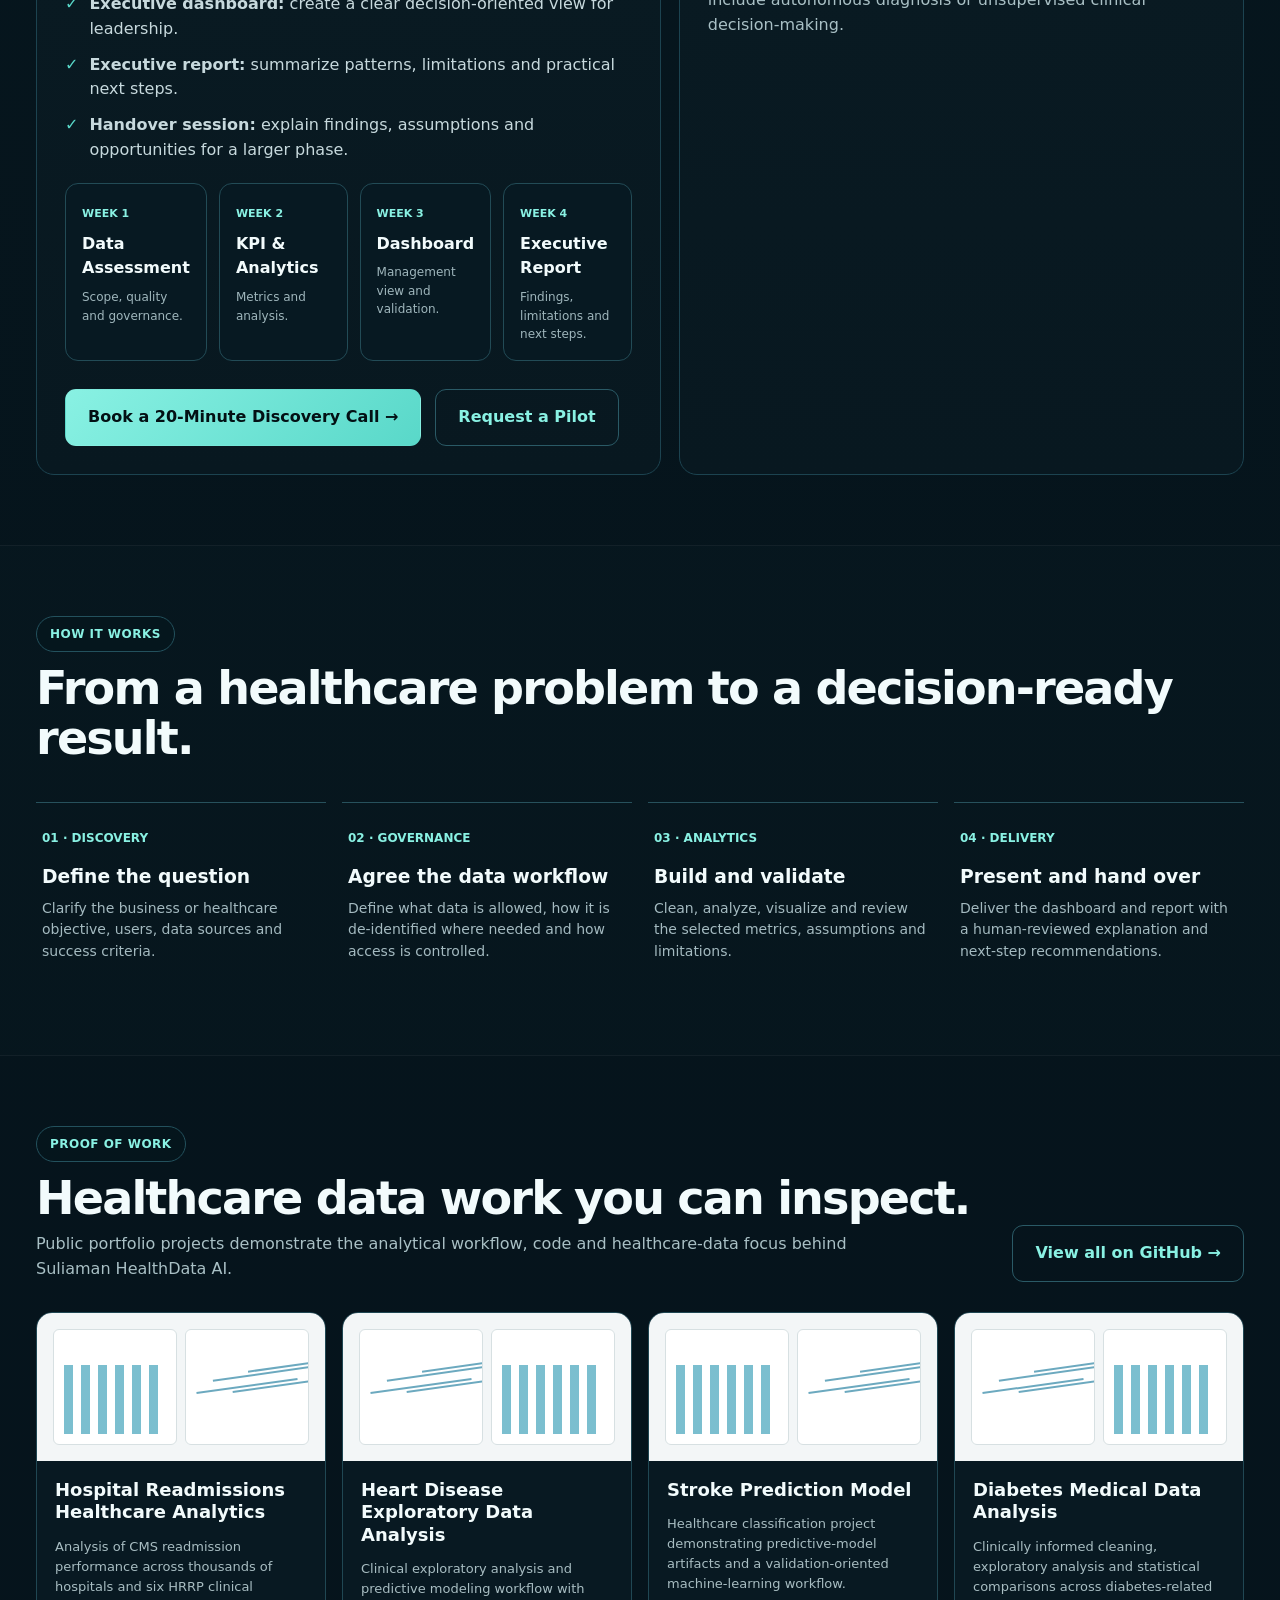
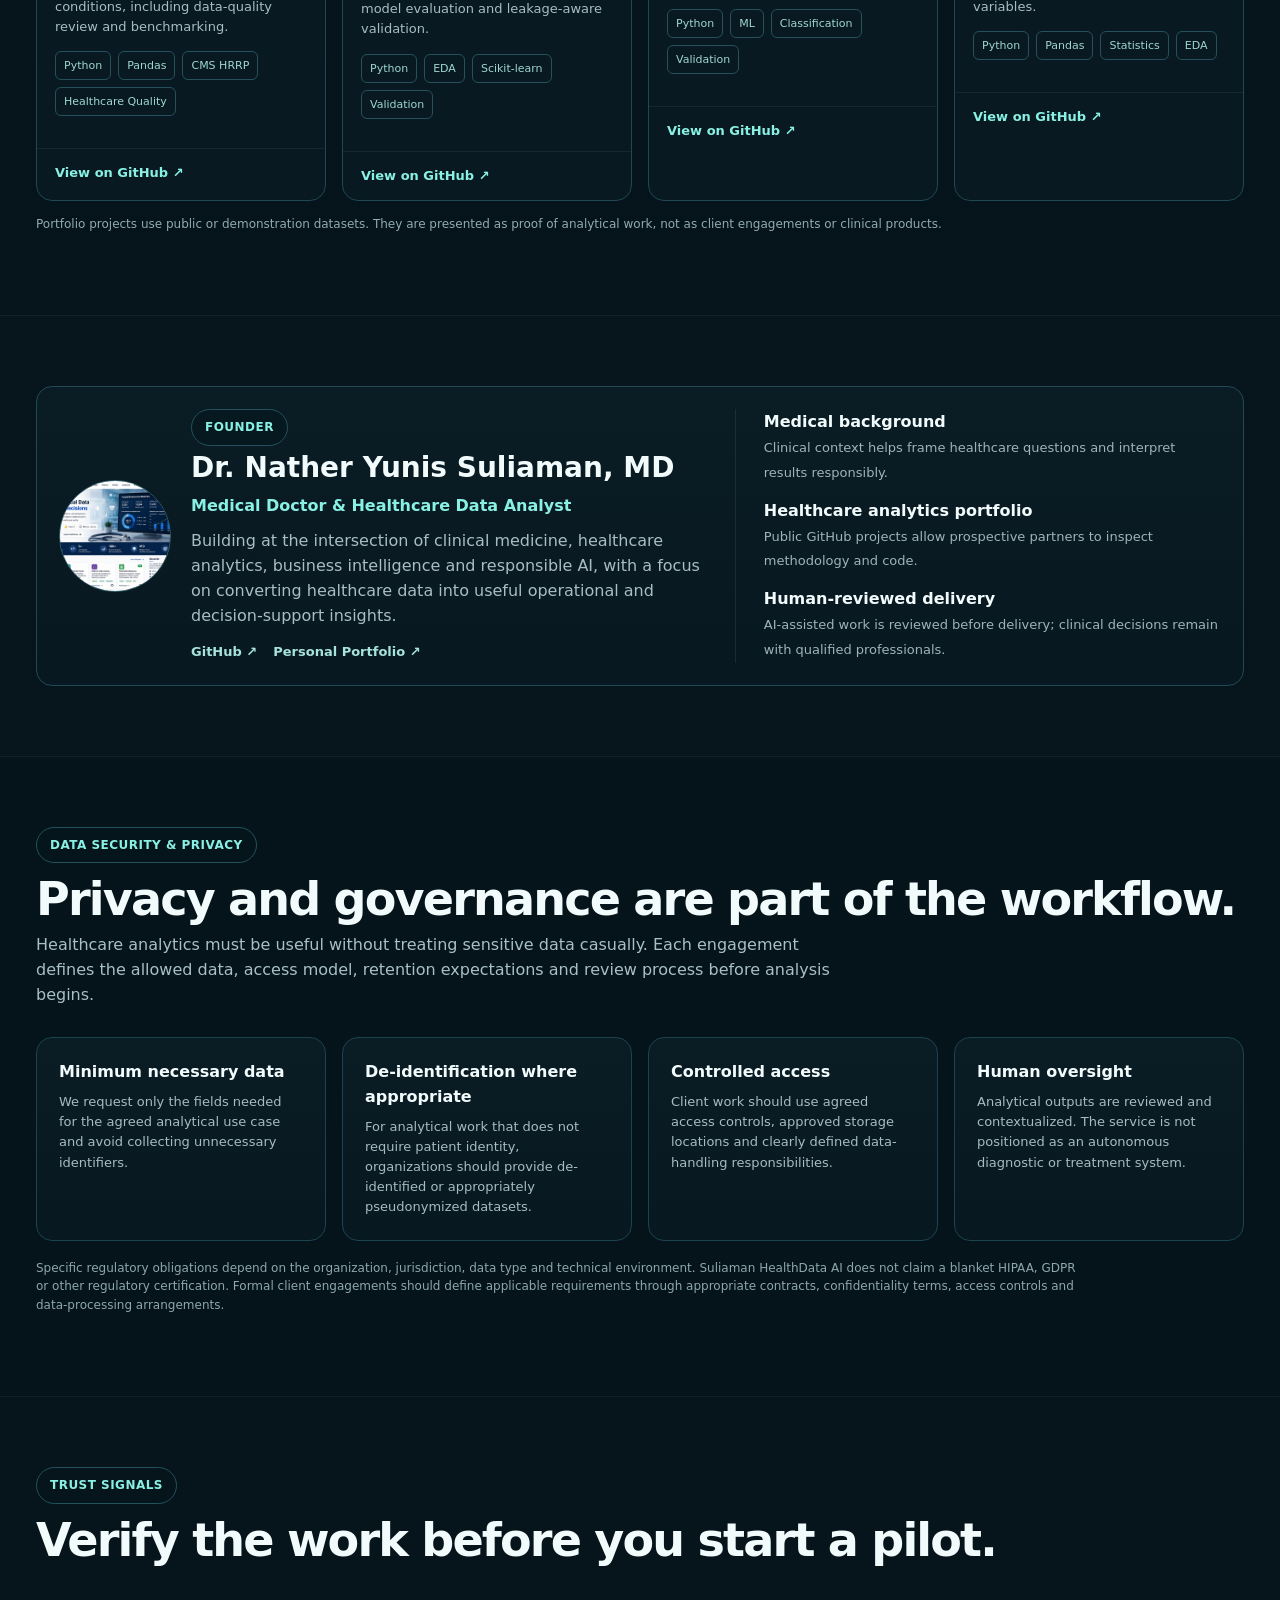
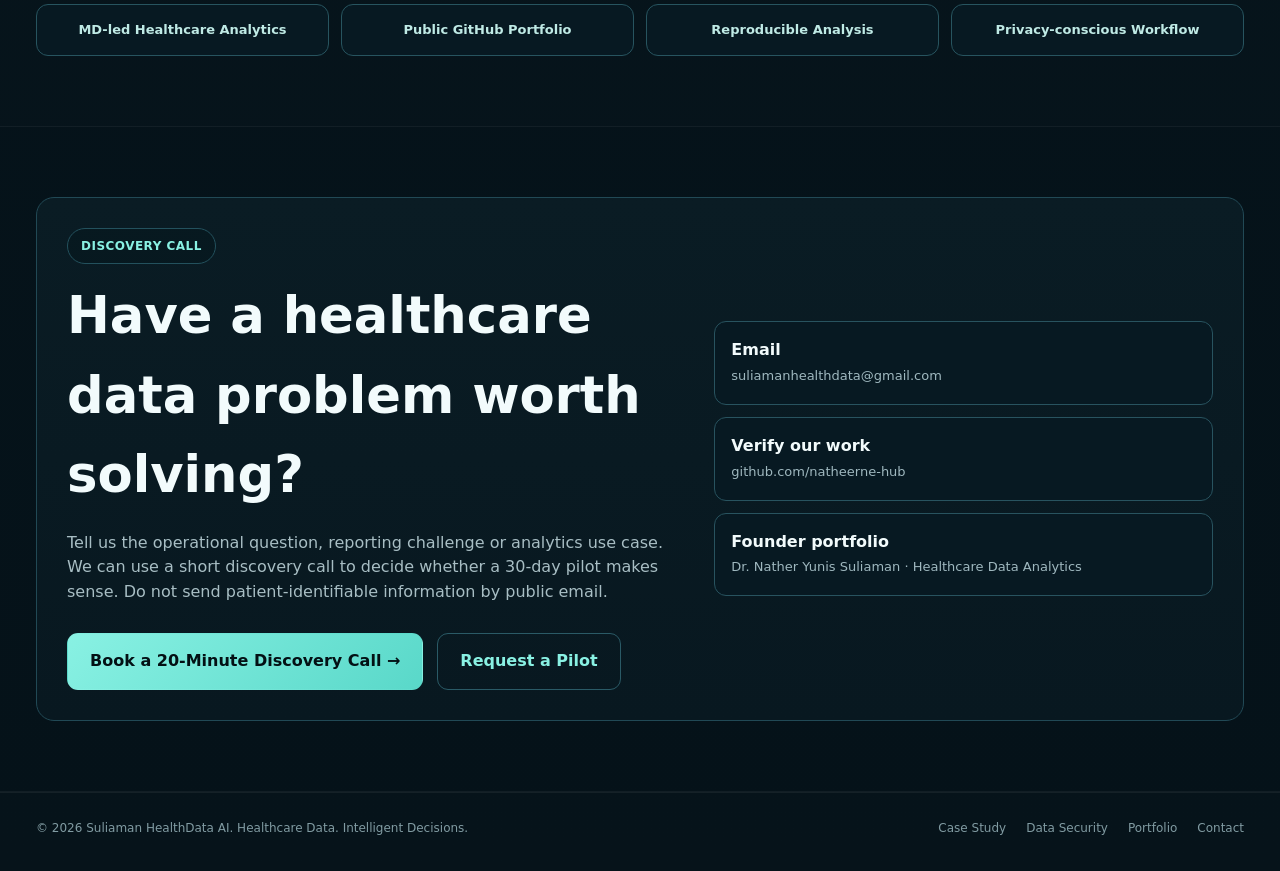
==== commit 24c77aa6: "Update author name to Nather Yunis Suliaman" ====
--- a/suliaman-healthdata-ai/index.html
+++ b/suliaman-healthdata-ai/index.html
@@ -42,10 +42,10 @@
 <section class="section alt" id="pilot"><div class="container"><div class="pilot"><div class="pilot-main"><span class="pilot-tag">30-DAY HOSPITAL ANALYTICS PILOT</span><h2>Start small. Prove value with one focused healthcare use case.</h2><p>The pilot is designed for a hospital or clinic that wants to evaluate analytics before committing to a larger engagement. We begin with a defined operational question and an approved, limited dataset.</p><div class="pilot-list"><div><span class="check">✓</span><span><strong>Data-quality review:</strong> assess structure, missingness, consistency and analytical readiness.</span></div><div><span class="check">✓</span><span><strong>KPI analysis:</strong> define and calculate a focused set of management or quality indicators.</span></div><div><span class="check">✓</span><span><strong>Executive dashboard:</strong> create a clear decision-oriented view for leadership.</span></div><div><span class="check">✓</span><span><strong>Executive report:</strong> summarize patterns, limitations and practical next steps.</span></div><div><span class="check">✓</span><span><strong>Handover session:</strong> explain findings, assumptions and opportunities for a larger phase.</span></div></div><div class="timeline"><div class="week"><span>WEEK 1</span><strong>Data Assessment</strong><p>Scope, quality and governance.</p></div><div class="week"><span>WEEK 2</span><strong>KPI & Analytics</strong><p>Metrics and analysis.</p></div><div class="week"><span>WEEK 3</span><strong>Dashboard</strong><p>Management view and validation.</p></div><div class="week"><span>WEEK 4</span><strong>Executive Report</strong><p>Findings, limitations and next steps.</p></div></div><div class="actions"><a class="btn primary" href="mailto:suliamanhealthdata@gmail.com?subject=20-Minute%20Discovery%20Call%20-%20Hospital%20Analytics%20Pilot&body=Hello%20Suliaman%20HealthData%20AI%2C%0A%0AWe%20would%20like%20to%20discuss%20a%20healthcare%20analytics%20use%20case.%0A%0AOrganization%3A%0AUse%20case%3A%0APreferred%20meeting%20time%3A%0A">Book a 20-Minute Discovery Call →</a><a class="btn secondary" href="mailto:suliamanhealthdata@gmail.com?subject=Request%20a%2030-Day%20Hospital%20Analytics%20Pilot">Request a Pilot</a></div></div><aside class="pilot-side"><h3>Possible pilot focus areas</h3><div class="mini"><strong>Hospital performance KPIs</strong><span>Volumes, occupancy, length of stay, utilization and service trends.</span></div><div class="mini"><strong>Readmission analytics</strong><span>Trend monitoring and risk-oriented operational insight where appropriate data is available.</span></div><div class="mini"><strong>Department performance</strong><span>Comparative views of selected operational indicators across services or units.</span></div><div class="mini"><strong>Management reporting</strong><span>Transform recurring spreadsheet reporting into a cleaner KPI workflow and dashboard.</span></div><p><strong>Scope is tailored after discovery.</strong> The pilot does not include autonomous diagnosis or unsupervised clinical decision-making.</p></aside></div></div></section>
 <section class="section" id="how"><div class="container"><div class="section-head"><div><span class="eyebrow">How It Works</span><h2>From a healthcare problem to a decision-ready result.</h2></div></div><div class="process"><div class="step"><strong>01 · DISCOVERY</strong><h3>Define the question</h3><p>Clarify the business or healthcare objective, users, data sources and success criteria.</p></div><div class="step"><strong>02 · GOVERNANCE</strong><h3>Agree the data workflow</h3><p>Define what data is allowed, how it is de-identified where needed and how access is controlled.</p></div><div class="step"><strong>03 · ANALYTICS</strong><h3>Build and validate</h3><p>Clean, analyze, visualize and review the selected metrics, assumptions and limitations.</p></div><div class="step"><strong>04 · DELIVERY</strong><h3>Present and hand over</h3><p>Deliver the dashboard and report with a human-reviewed explanation and next-step recommendations.</p></div></div></div></section>
 <section class="section alt" id="portfolio"><div class="container"><div class="section-head"><div><span class="eyebrow">Proof of Work</span><h2>Healthcare data work you can inspect.</h2><p>Public portfolio projects demonstrate the analytical workflow, code and healthcare-data focus behind Suliaman HealthData AI.</p></div><a class="btn secondary" href="https://github.com/natheerne-hub" target="_blank" rel="noreferrer">View all on GitHub →</a></div><div class="projects"><article class="project"><div class="thumb"><div class="thumb-grid"><div class="mini-chart"></div><div class="mini-chart line"></div></div></div><div class="project-body"><h3>Hospital Readmissions Healthcare Analytics</h3><p>Analysis of CMS readmission performance across thousands of hospitals and six HRRP clinical conditions, including data-quality review and benchmarking.</p><div class="tags"><span>Python</span><span>Pandas</span><span>CMS HRRP</span><span>Healthcare Quality</span></div></div><a class="project-link" href="https://github.com/natheerne-hub/Hospital-Readmissions-Healthcare-Analytics" target="_blank" rel="noreferrer">View on GitHub ↗</a></article><article class="project"><div class="thumb"><div class="thumb-grid"><div class="mini-chart line"></div><div class="mini-chart"></div></div></div><div class="project-body"><h3>Heart Disease Exploratory Data Analysis</h3><p>Clinical exploratory analysis and predictive modeling workflow with model evaluation and leakage-aware validation.</p><div class="tags"><span>Python</span><span>EDA</span><span>Scikit-learn</span><span>Validation</span></div></div><a class="project-link" href="https://github.com/natheerne-hub/Heart-Disease-Exploratory-Data-Analysis" target="_blank" rel="noreferrer">View on GitHub ↗</a></article><article class="project"><div class="thumb"><div class="thumb-grid"><div class="mini-chart"></div><div class="mini-chart line"></div></div></div><div class="project-body"><h3>Stroke Prediction Model</h3><p>Healthcare classification project demonstrating predictive-model artifacts and a validation-oriented machine-learning workflow.</p><div class="tags"><span>Python</span><span>ML</span><span>Classification</span><span>Validation</span></div></div><a class="project-link" href="https://github.com/natheerne-hub/stroke-prediction-model" target="_blank" rel="noreferrer">View on GitHub ↗</a></article><article class="project"><div class="thumb"><div class="thumb-grid"><div class="mini-chart line"></div><div class="mini-chart"></div></div></div><div class="project-body"><h3>Diabetes Medical Data Analysis</h3><p>Clinically informed cleaning, exploratory analysis and statistical comparisons across diabetes-related variables.</p><div class="tags"><span>Python</span><span>Pandas</span><span>Statistics</span><span>EDA</span></div></div><a class="project-link" href="https://github.com/natheerne-hub/medical-data-for-diabetes" target="_blank" rel="noreferrer">View on GitHub ↗</a></article></div><p class="disclaimer">Portfolio projects use public or demonstration datasets. They are presented as proof of analytical work, not as client engagements or clinical products.</p></div></section>
-<section class="section" id="founder"><div class="container"><div class="founder"><div class="founder-main"><div class="avatar"><img src="../IMG_5865.jpeg" alt="Dr. Natheer Soliman"></div><div><span class="eyebrow">Founder</span><h3>Dr. Natheer Soliman, MD</h3><div class="founder-role">Medical Doctor & Healthcare Data Analyst</div><p>Building at the intersection of clinical medicine, healthcare analytics, business intelligence and responsible AI, with a focus on converting healthcare data into useful operational and decision-support insights.</p><div class="socials"><a href="https://github.com/natheerne-hub" target="_blank" rel="noreferrer">GitHub ↗</a><a href="https://natheerne-hub.github.io/natheersoliman.github.io/" target="_blank" rel="noreferrer">Personal Portfolio ↗</a></div></div></div><div class="founder-proof"><div class="proof-item"><strong>Medical background</strong><span>Clinical context helps frame healthcare questions and interpret results responsibly.</span></div><div class="proof-item"><strong>Healthcare analytics portfolio</strong><span>Public GitHub projects allow prospective partners to inspect methodology and code.</span></div><div class="proof-item"><strong>Human-reviewed delivery</strong><span>AI-assisted work is reviewed before delivery; clinical decisions remain with qualified professionals.</span></div></div></div></div></section>
+<section class="section" id="founder"><div class="container"><div class="founder"><div class="founder-main"><div class="avatar"><img src="../IMG_5865.jpeg" alt="Dr. Nather Yunis Suliaman"></div><div><span class="eyebrow">Founder</span><h3>Dr. Nather Yunis Suliaman, MD</h3><div class="founder-role">Medical Doctor & Healthcare Data Analyst</div><p>Building at the intersection of clinical medicine, healthcare analytics, business intelligence and responsible AI, with a focus on converting healthcare data into useful operational and decision-support insights.</p><div class="socials"><a href="https://github.com/natheerne-hub" target="_blank" rel="noreferrer">GitHub ↗</a><a href="https://natheerne-hub.github.io/natheersoliman.github.io/" target="_blank" rel="noreferrer">Personal Portfolio ↗</a></div></div></div><div class="founder-proof"><div class="proof-item"><strong>Medical background</strong><span>Clinical context helps frame healthcare questions and interpret results responsibly.</span></div><div class="proof-item"><strong>Healthcare analytics portfolio</strong><span>Public GitHub projects allow prospective partners to inspect methodology and code.</span></div><div class="proof-item"><strong>Human-reviewed delivery</strong><span>AI-assisted work is reviewed before delivery; clinical decisions remain with qualified professionals.</span></div></div></div></div></section>
 <section class="section alt" id="trust"><div class="container"><div class="section-head"><div><span class="eyebrow">Data Security & Privacy</span><h2>Privacy and governance are part of the workflow.</h2><p>Healthcare analytics must be useful without treating sensitive data casually. Each engagement defines the allowed data, access model, retention expectations and review process before analysis begins.</p></div></div><div class="trust"><div class="card"><strong>Minimum necessary data</strong><p>We request only the fields needed for the agreed analytical use case and avoid collecting unnecessary identifiers.</p></div><div class="card"><strong>De-identification where appropriate</strong><p>For analytical work that does not require patient identity, organizations should provide de-identified or appropriately pseudonymized datasets.</p></div><div class="card"><strong>Controlled access</strong><p>Client work should use agreed access controls, approved storage locations and clearly defined data-handling responsibilities.</p></div><div class="card"><strong>Human oversight</strong><p>Analytical outputs are reviewed and contextualized. The service is not positioned as an autonomous diagnostic or treatment system.</p></div></div><p class="legal-note">Specific regulatory obligations depend on the organization, jurisdiction, data type and technical environment. Suliaman HealthData AI does not claim a blanket HIPAA, GDPR or other regulatory certification. Formal client engagements should define applicable requirements through appropriate contracts, confidentiality terms, access controls and data-processing arrangements.</p></div></section>
 <section class="section" id="proof"><div class="container"><div class="section-head"><div><span class="eyebrow">Trust Signals</span><h2>Verify the work before you start a pilot.</h2></div></div><div class="proofbar"><div class="proofpill">MD-led Healthcare Analytics</div><div class="proofpill">Public GitHub Portfolio</div><div class="proofpill">Reproducible Analysis</div><div class="proofpill">Privacy-conscious Workflow</div></div></div></section>
-<section class="section alt" id="contact"><div class="container"><div class="contact-box"><div><span class="eyebrow">Discovery Call</span><h2>Have a healthcare data problem worth solving?</h2><p>Tell us the operational question, reporting challenge or analytics use case. We can use a short discovery call to decide whether a 30-day pilot makes sense. Do not send patient-identifiable information by public email.</p><div class="actions"><a class="btn primary" href="mailto:suliamanhealthdata@gmail.com?subject=20-Minute%20Healthcare%20Analytics%20Discovery%20Call&body=Hello%20Suliaman%20HealthData%20AI%2C%0A%0AOrganization%3A%0AHealthcare%20analytics%20challenge%3A%0APreferred%20meeting%20time%3A%0A">Book a 20-Minute Discovery Call →</a><a class="btn secondary" href="mailto:suliamanhealthdata@gmail.com?subject=Request%20a%2030-Day%20Hospital%20Analytics%20Pilot">Request a Pilot</a></div></div><div class="contact-actions"><a class="contact-item" href="mailto:suliamanhealthdata@gmail.com"><strong>Email</strong><span>suliamanhealthdata@gmail.com</span></a><a class="contact-item" href="https://github.com/natheerne-hub" target="_blank" rel="noreferrer"><strong>Verify our work</strong><span>github.com/natheerne-hub</span></a><a class="contact-item" href="https://natheerne-hub.github.io/natheersoliman.github.io/" target="_blank" rel="noreferrer"><strong>Founder portfolio</strong><span>Dr. Natheer Soliman · Healthcare Data Analytics</span></a></div></div></div></section>
+<section class="section alt" id="contact"><div class="container"><div class="contact-box"><div><span class="eyebrow">Discovery Call</span><h2>Have a healthcare data problem worth solving?</h2><p>Tell us the operational question, reporting challenge or analytics use case. We can use a short discovery call to decide whether a 30-day pilot makes sense. Do not send patient-identifiable information by public email.</p><div class="actions"><a class="btn primary" href="mailto:suliamanhealthdata@gmail.com?subject=20-Minute%20Healthcare%20Analytics%20Discovery%20Call&body=Hello%20Suliaman%20HealthData%20AI%2C%0A%0AOrganization%3A%0AHealthcare%20analytics%20challenge%3A%0APreferred%20meeting%20time%3A%0A">Book a 20-Minute Discovery Call →</a><a class="btn secondary" href="mailto:suliamanhealthdata@gmail.com?subject=Request%20a%2030-Day%20Hospital%20Analytics%20Pilot">Request a Pilot</a></div></div><div class="contact-actions"><a class="contact-item" href="mailto:suliamanhealthdata@gmail.com"><strong>Email</strong><span>suliamanhealthdata@gmail.com</span></a><a class="contact-item" href="https://github.com/natheerne-hub" target="_blank" rel="noreferrer"><strong>Verify our work</strong><span>github.com/natheerne-hub</span></a><a class="contact-item" href="https://natheerne-hub.github.io/natheersoliman.github.io/" target="_blank" rel="noreferrer"><strong>Founder portfolio</strong><span>Dr. Nather Yunis Suliaman · Healthcare Data Analytics</span></a></div></div></div></section>
 </main>
 <footer><div class="container footer"><span>© 2026 Suliaman HealthData AI. Healthcare Data. Intelligent Decisions.</span><div class="footer-links"><a href="#case-study">Case Study</a><a href="#trust">Data Security</a><a href="#portfolio">Portfolio</a><a href="#contact">Contact</a></div></div></footer>
 <script>
@@ -59,4 +59,4 @@
 tabs.forEach(btn=>btn.addEventListener('click',()=>{tabs.forEach(x=>x.classList.remove('active'));btn.classList.add('active');const d=demoData[btn.dataset.demo];document.getElementById('kpi1-label').textContent=d.labels[0];document.getElementById('kpi2-label').textContent=d.labels[1];document.getElementById('kpi3-label').textContent=d.labels[2];document.getElementById('kpi1').textContent=d.values[0];document.getElementById('kpi2').textContent=d.values[1];document.getElementById('kpi3').textContent=d.values[2];document.getElementById('demo-chart-title').textContent=d.title;bars.forEach((b,i)=>b.style.height=d.bars[i]+'%');}));
 </script>
 </body>
-</html>+</html>
